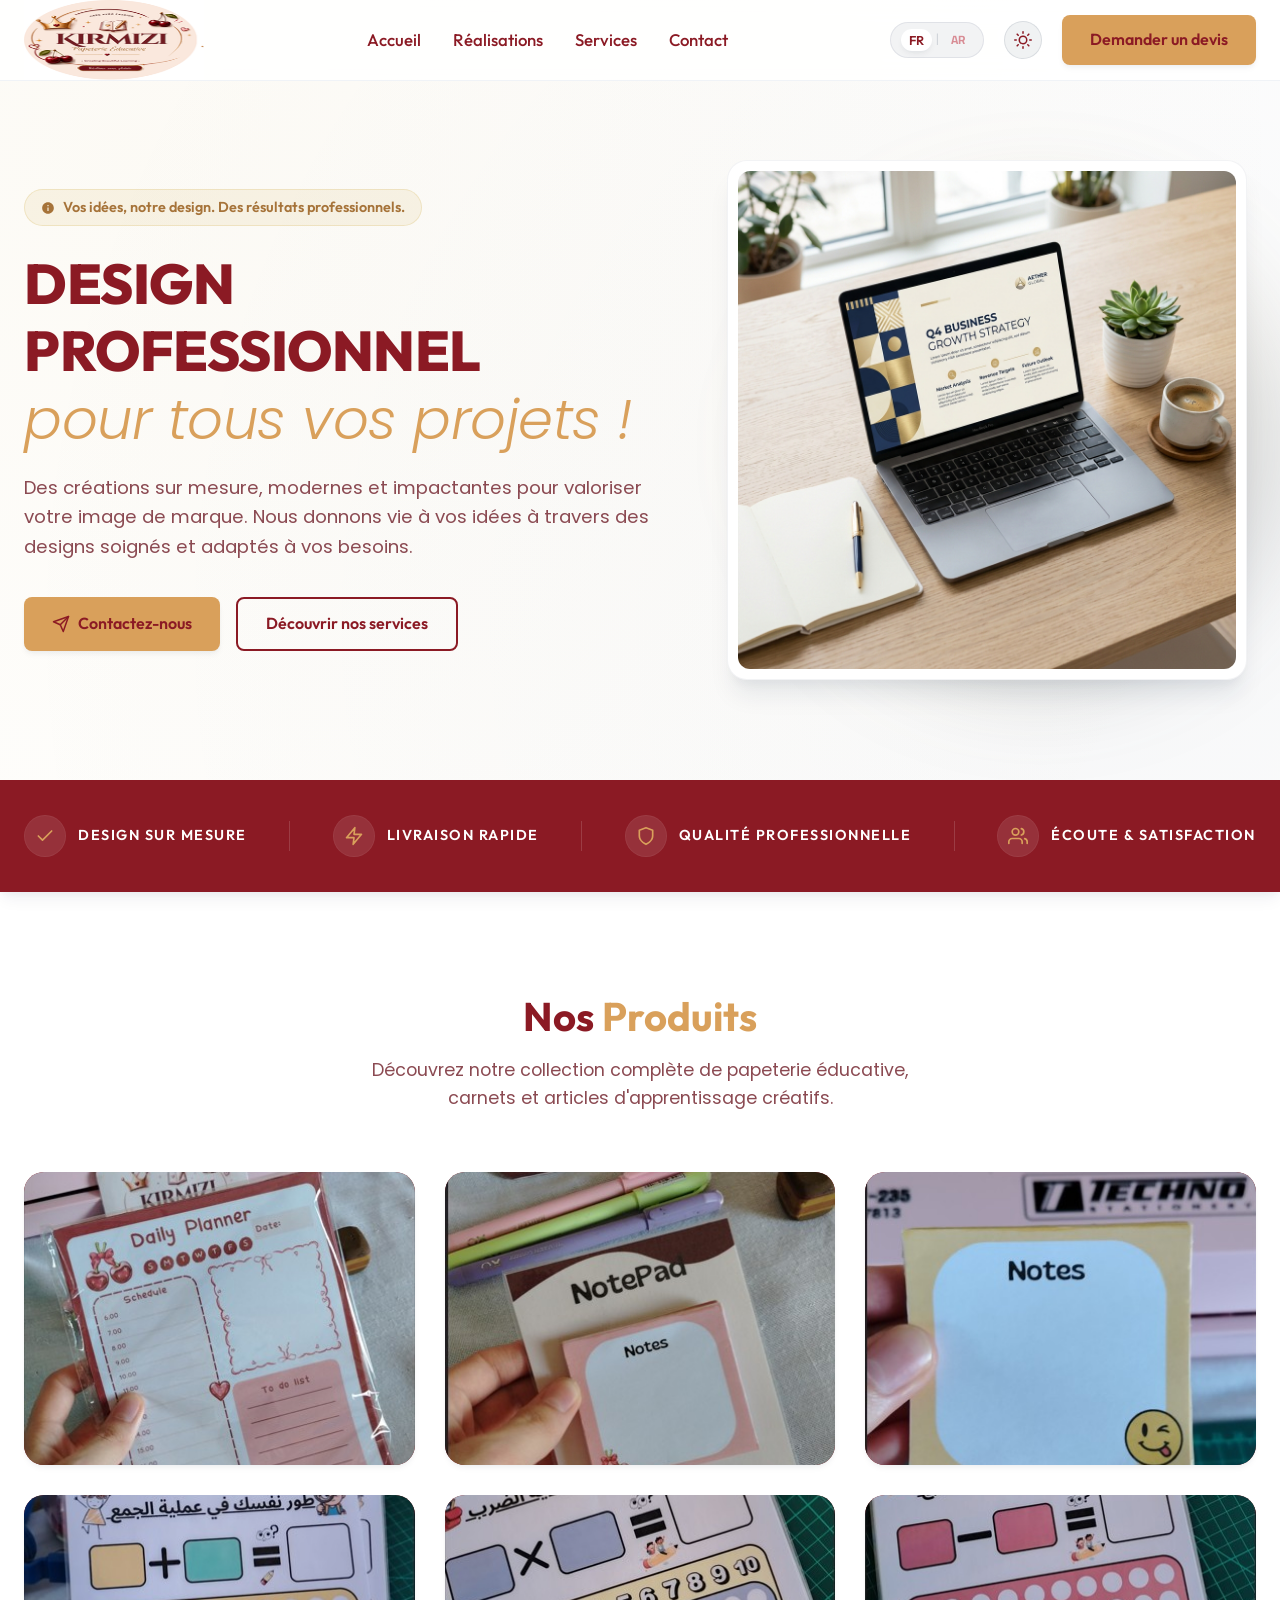
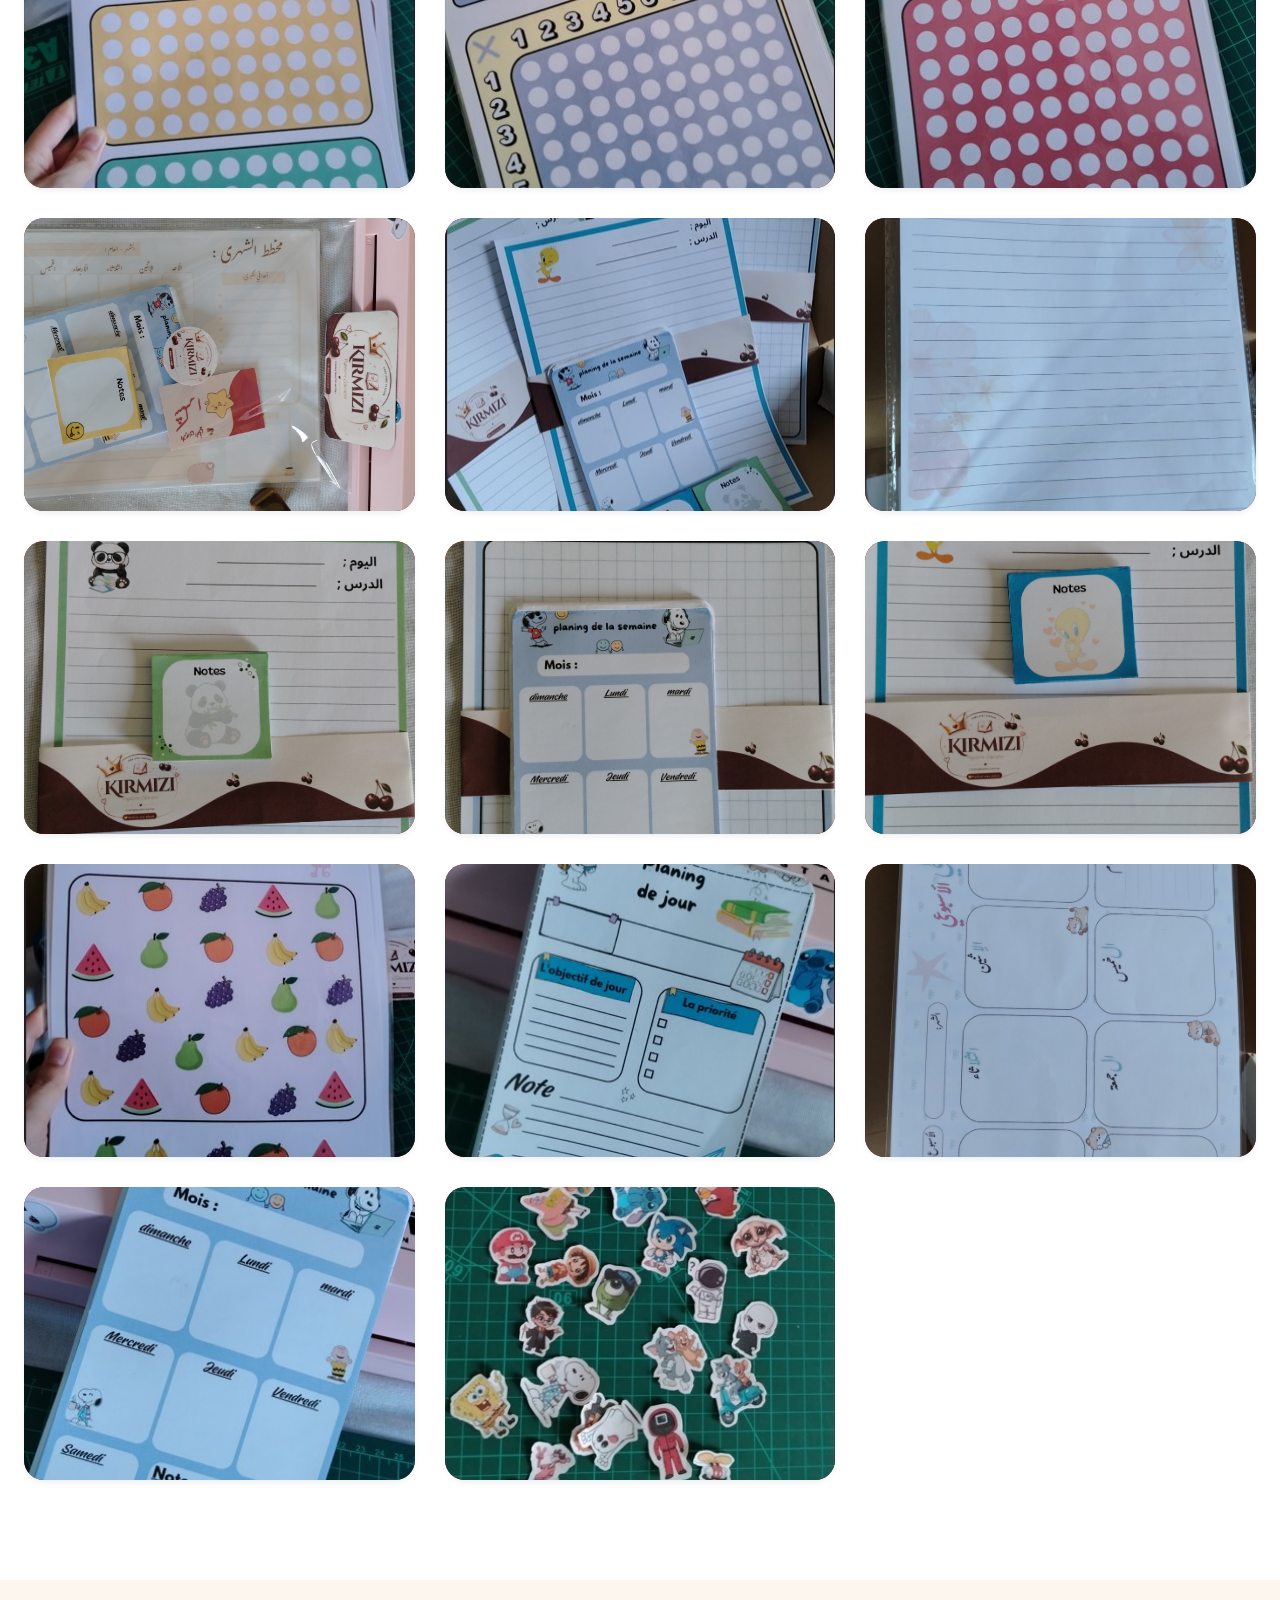
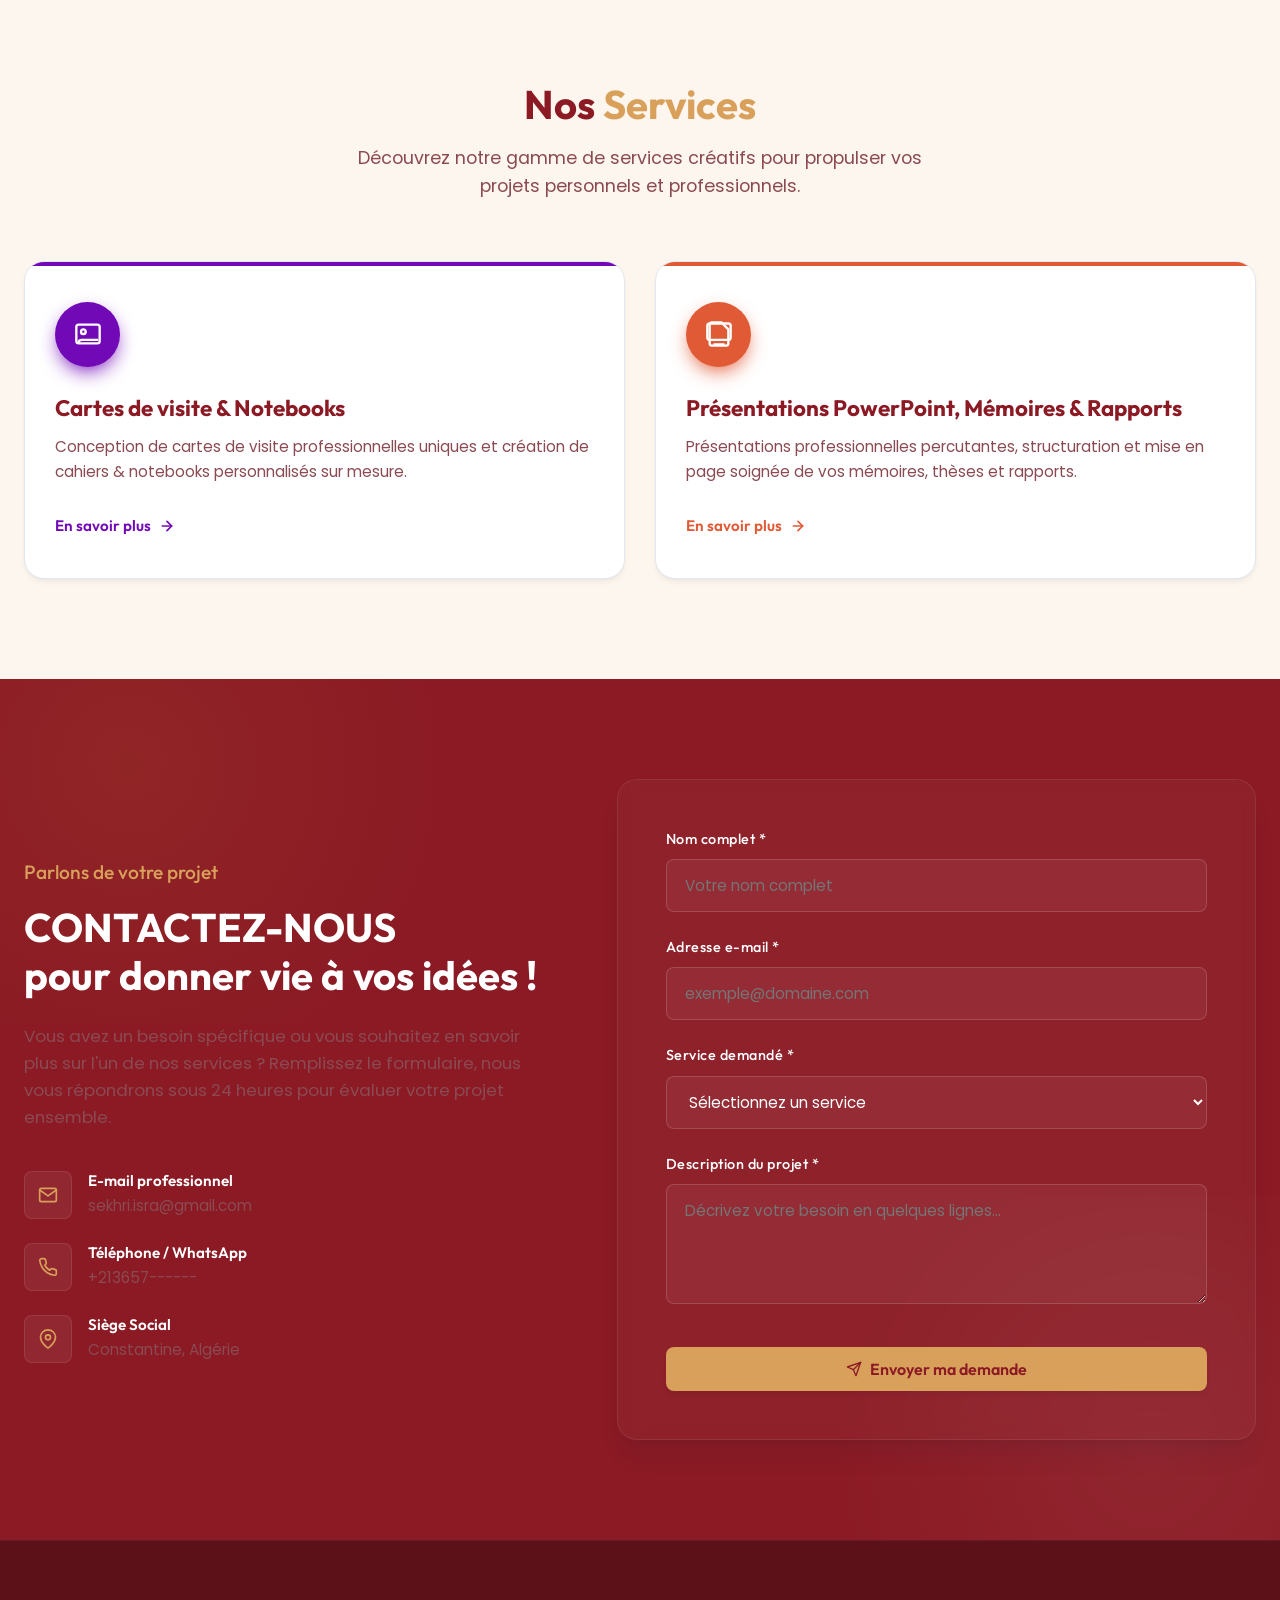
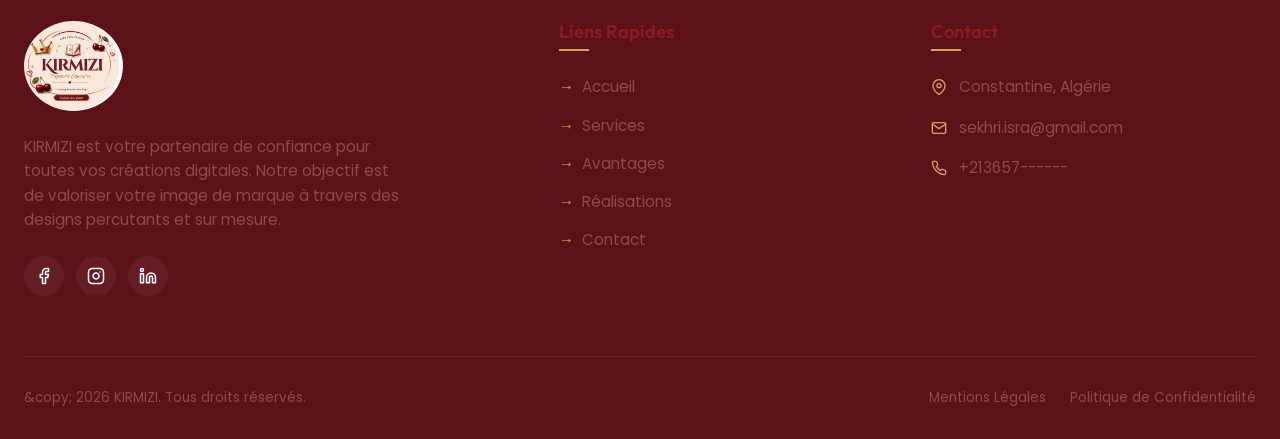
==== index.html @ f261ff8a "refactor: reorder sections (Products before Services), combine services into two main categories, an" ====
<!DOCTYPE html>
<html lang="fr" dir="ltr">

<head>
  <meta charset="UTF-8">
  <meta name="viewport" content="width=device-width, initial-scale=1.0">
  <meta name="description"
    content="KIRMIZI - Papeterie Éducative & Agence de création digitale spécialisée dans les présentations PowerPoint, rapports & mémoires, notebooks personnalisés, sites web et cartes de visite. Valorisez votre image !">
  <meta name="keywords"
    content="KIRMIZI, papeterie éducative, création digitale, mémoires, powerpoint, cartes de visite, notebook personnalisé, site web, design maroc, agence digitale">
  <meta name="author" content="KIRMIZI">

  <!-- Open Graph / Facebook -->
  <meta property="og:type" content="website">
  <meta property="og:url" content="https://www.prodesign.com/">
  <meta property="og:title" content="KIRMIZI | Papeterie Éducative & Design sur Mesure">
  <meta property="og:description"
    content="Des créations sur mesure, modernes et impactantes pour valoriser votre image de marque.">
  <meta property="og:image" content="assets/hero_mockup.png">

  <title>KIRMIZI | Papeterie Éducative & Créations Digitales</title>

  <!-- Stylesheets -->
  <link rel="stylesheet" href="style.css">

  <!-- Favicon -->
  <link rel="icon" type="image/svg+xml" href="assets/logo-symbol.svg">
</head>

<body>

  <!-- --- HEADER / NAVIGATION --- -->
  <header id="header">
    <div class="container">
      <nav class="nav-container">
        <a href="#accueil" class="logo-link" id="logo-nav">
          <img src="assets/logo-kirmizi.png" alt="KIRMIZI Logo" class="header-logo">
        </a>

        <ul class="nav-menu" id="nav-menu">
          <li><a href="#accueil" class="nav-link" data-i18n="nav-accueil">Accueil</a></li>
          <li><a href="#portfolio" class="nav-link" data-i18n="nav-realisations">Produits</a></li>
          <li><a href="#services" class="nav-link" data-i18n="nav-services">Services</a></li>
          <li><a href="#contact" class="nav-link" data-i18n="nav-contact">Contact</a></li>
        </ul>

        <div class="nav-right-wrapper">
          <!-- Language Switcher -->
          <div class="lang-switcher">
            <button class="lang-btn active" data-lang="fr">FR</button>
            <span class="lang-divider">|</span>
            <button class="lang-btn" data-lang="ar">AR</button>
          </div>

          <button class="theme-toggle" aria-label="Toggle dark mode">
            <svg class="icon-sun" xmlns="http://www.w3.org/2000/svg" width="20" height="20" viewBox="0 0 24 24"
              fill="none" stroke="currentColor" stroke-width="2" stroke-linecap="round" stroke-linejoin="round">
              <circle cx="12" cy="12" r="5"></circle>
              <line x1="12" y1="1" x2="12" y2="3"></line>
              <line x1="12" y1="21" x2="12" y2="23"></line>
              <line x1="4.22" y1="4.22" x2="5.64" y2="5.64"></line>
              <line x1="18.36" y1="18.36" x2="19.78" y2="19.78"></line>
              <line x1="1" y1="12" x2="3" y2="12"></line>
              <line x1="21" y1="12" x2="23" y2="12"></line>
              <line x1="4.22" y1="19.78" x2="5.64" y2="18.36"></line>
              <line x1="18.36" y1="5.64" x2="19.78" y2="4.22"></line>
            </svg>
            <svg class="icon-moon" style="display:none;" xmlns="http://www.w3.org/2000/svg" width="20" height="20"
              viewBox="0 0 24 24" fill="none" stroke="currentColor" stroke-width="2" stroke-linecap="round"
              stroke-linejoin="round">
              <path d="M21 12.79A9 9 0 0111.21 3 7 7 0 0012 21a9 9 0 009-8.21z"></path>
            </svg>
          </button>

          <div class="nav-cta">
            <a href="#contact" class="btn btn-primary" id="btn-devis" data-i18n="btn-devis">Demander un devis</a>
          </div>
        </div>

        <button class="menu-toggle" id="menu-toggle" aria-label="Ouvrir le menu">
          <span></span>
          <span></span>
          <span></span>
        </button>
      </nav>
    </div>
  </header>

  <!-- --- HERO SECTION --- -->
  <section class="hero" id="accueil">
    <div class="container">
      <div class="hero-grid">
        <div class="hero-content">
          <div class="hero-tag">
            <svg viewBox="0 0 24 24" xmlns="http://www.w3.org/2000/svg">
              <path
                d="M12 2C6.48 2 2 6.48 2 12s4.48 10 10 10 10-4.48 10-10S17.52 2 12 2zm1 15h-2v-6h2v6zm0-8h-2V7h2v2z" />
            </svg>
            <span data-i18n="hero-tagline">Vos idées, notre design. Des résultats professionnels.</span>
          </div>
          <h1 class="hero-title" data-i18n="hero-title">
            DESIGN PROFESSIONNEL <br><span class="accent">pour tous vos projets !</span>
          </h1>
          <p class="hero-description" data-i18n="hero-desc">
            Des créations sur mesure, modernes et impactantes pour valoriser votre image de marque. Nous donnons vie à
            vos idées à travers des designs soignés et adaptés à vos besoins.
          </p>
          <div class="hero-btns">
            <a href="#contact" class="btn btn-primary">
              <svg xmlns="http://www.w3.org/2000/svg" width="18" height="18" viewBox="0 0 24 24" fill="none"
                stroke="currentColor" stroke-width="2" stroke-linecap="round" stroke-linejoin="round">
                <line x1="22" y1="2" x2="11" y2="13"></line>
                <polygon points="22 2 15 22 11 13 2 9 22 2"></polygon>
              </svg>
              <span data-i18n="hero-btn-contact">Contactez-nous</span>
            </a>
            <a href="#services" class="btn btn-secondary" data-i18n="hero-btn-services">Découvrir nos services</a>
          </div>
        </div>
        <div class="hero-visual">
          <div class="hero-mockup-wrapper">
            <img src="assets/hero_mockup.png" alt="KIRMIZI Laptop Mockup" width="500" height="375" loading="lazy">
          </div>
          <div class="hero-backdrop"></div>
        </div>
      </div>
    </div>
  </section>



  <!-- --- TRUST BANNER (AVANTAGES) --- -->
  <section class="trust-banner" id="avantages">
    <div class="container">
      <div class="trust-grid">
        <div class="trust-item">
          <div class="trust-icon">
            <svg xmlns="http://www.w3.org/2000/svg" viewBox="0 0 24 24" fill="none" stroke="currentColor"
              stroke-width="2" stroke-linecap="round" stroke-linejoin="round">
              <polyline points="20 6 9 17 4 12"></polyline>
            </svg>
          </div>
          <div class="trust-text" data-i18n="trust-design">Design sur Mesure</div>
        </div>

        <div class="trust-divider"></div>

        <div class="trust-item">
          <div class="trust-icon">
            <svg xmlns="http://www.w3.org/2000/svg" viewBox="0 0 24 24" fill="none" stroke="currentColor"
              stroke-width="2" stroke-linecap="round" stroke-linejoin="round">
              <path d="M13 2L3 14h9l-1 8 10-12h-9l1-8z"></path>
            </svg>
          </div>
          <div class="trust-text" data-i18n="trust-livraison">Livraison Rapide</div>
        </div>

        <div class="trust-divider"></div>

        <div class="trust-item">
          <div class="trust-icon">
            <svg xmlns="http://www.w3.org/2000/svg" viewBox="0 0 24 24" fill="none" stroke="currentColor"
              stroke-width="2" stroke-linecap="round" stroke-linejoin="round">
              <path d="M12 22s8-4 8-10V5l-8-3-8 3v7c0 6 8 10 8 10z"></path>
            </svg>
          </div>
          <div class="trust-text" data-i18n="trust-qualite">Qualité Professionnelle</div>
        </div>

        <div class="trust-divider"></div>

        <div class="trust-item">
          <div class="trust-icon">
            <svg xmlns="http://www.w3.org/2000/svg" viewBox="0 0 24 24" fill="none" stroke="currentColor"
              stroke-width="2" stroke-linecap="round" stroke-linejoin="round">
              <path d="M17 21v-2a4 4 0 0 0-4-4H5a4 4 0 0 0-4 4v2"></path>
              <circle cx="9" cy="7" r="4"></circle>
              <path d="M23 21v-2a4 4 0 0 0-3-3.87"></path>
              <path d="M16 3.13a4 4 0 0 1 0 7.75"></path>
            </svg>
          </div>
          <div class="trust-text" data-i18n="trust-ecoute">Écoute & Satisfaction</div>
        </div>
      </div>
    </div>
  </section>

  <!-- --- PORTFOLIO SECTION --- -->
  <section class="portfolio section-padding" id="portfolio">
    <div class="container">
      <h2 class="section-title" data-i18n="portfolio-title">Nos <span>Produits</span></h2>
      <p class="section-subtitle" data-i18n="portfolio-subtitle">Découvrez notre collection complète de papeterie éducative, carnets et articles d'apprentissage créatifs.</p>

      <div class="portfolio-grid">
        <!-- Produit 1 -->
        <div class="portfolio-item">
          <img src="assets/products/Daily%20planner%20A5%2050%20pages%20450%20da.jpg" alt="Daily planner A5" class="portfolio-img" loading="lazy">
          <div class="portfolio-overlay">
            <span class="portfolio-category">450 DA</span>
            <h3 class="portfolio-title">Daily planner A5 50 pages</h3>
          </div>
        </div>
        <!-- Produit 2 -->
        <div class="portfolio-item">
          <img src="assets/products/NotePad%2050%20burgendi%20cheery%20sheets%20250%20da.jpg" alt="NotePad 50 burgendi cheery sheets" class="portfolio-img" loading="lazy">
          <div class="portfolio-overlay">
            <span class="portfolio-category">250 DA</span>
            <h3 class="portfolio-title">NotePad 50 burgendi cheery sheets</h3>
          </div>
        </div>
        <!-- Produit 3 -->
        <div class="portfolio-item">
          <img src="assets/products/NotePad%20jaune%2050%20sheets%20250%20da.jpg" alt="NotePad jaune 50 sheets" class="portfolio-img" loading="lazy">
          <div class="portfolio-overlay">
            <span class="portfolio-category">250 DA</span>
            <h3 class="portfolio-title">NotePad jaune 50 sheets</h3>
          </div>
        </div>
        <!-- Produit 4 -->
        <div class="portfolio-item">
          <img src="assets/products/apprendre%20addition%20enfant%20A4%20100%20da.jpg" alt="apprendre addition enfant A4" class="portfolio-img" loading="lazy">
          <div class="portfolio-overlay">
            <span class="portfolio-category">100 DA</span>
            <h3 class="portfolio-title">Fiche d'apprentissage Addition A4</h3>
          </div>
        </div>
        <!-- Produit 5 -->
        <div class="portfolio-item">
          <img src="assets/products/apprendre%20multiplication%20enfant%20A4%20100%20da.jpg" alt="apprendre multiplication enfant A4" class="portfolio-img" loading="lazy">
          <div class="portfolio-overlay">
            <span class="portfolio-category">100 DA</span>
            <h3 class="portfolio-title">Fiche d'apprentissage Multiplication A4</h3>
          </div>
        </div>
        <!-- Produit 6 -->
        <div class="portfolio-item">
          <img src="assets/products/apprendre%20soustraction%20enfant%20A4%20100%20da.jpg" alt="apprendre soustraction enfant A4" class="portfolio-img" loading="lazy">
          <div class="portfolio-overlay">
            <span class="portfolio-category">100 DA</span>
            <h3 class="portfolio-title">Fiche d'apprentissage Soustraction A4</h3>
          </div>
        </div>
        <!-- Produit 7 -->
        <div class="portfolio-item">
          <img src="assets/products/box%201500%20da%20-feuille%20r%C3%A9sum%C3%A9%2050%20pages,%20planning%20de%20moi%20A4%20r%C3%A9utilisable,%20Planning%20de%20semaine%20Snoopy%20A5%2050%20feuille,%20Notepad%20jaune%2050%20sheets.jpg" alt="Box 1500 DA" class="portfolio-img" loading="lazy">
          <div class="portfolio-overlay">
            <span class="portfolio-category">1500 DA</span>
            <h3 class="portfolio-title">Pack Box Papeterie Réutilisable</h3>
          </div>
        </div>
        <!-- Produit 8 -->
        <div class="portfolio-item">
          <img src="assets/products/box%201700%20da%20-feuille%20r%C3%A9sum%C3%A9%20A4%20snoopy%2050%20pages,%20feuille%20r%C3%A9sum%C3%A9%20A4%20twity%2050%20pages,%20%20feuille%20r%C3%A9sum%C3%A9%20panda%20A4%2050%20pages,%20Planning%20de%20semaine%20Snoopy%20A5%2050%20feuille,%20Notepad%20panda%2050%20sheets,%20Notepad%20twity%2050%20sheets.jpg" alt="Box Complète" class="portfolio-img" loading="lazy">
          <div class="portfolio-overlay">
            <span class="portfolio-category">1700 DA</span>
            <h3 class="portfolio-title" style="font-size: 1rem;">Box Premium: Résumés, Plannings, Notepads</h3>
          </div>
        </div>
        <!-- Produit 9 -->
        <div class="portfolio-item">
          <img src="assets/products/feuille%20r%C3%A9sum%C3%A9%20A4%2050%20feuille%20400%20da.jpg" alt="Feuille résumé A4 50 feuille" class="portfolio-img" loading="lazy">
          <div class="portfolio-overlay">
            <span class="portfolio-category">400 DA</span>
            <h3 class="portfolio-title">Feuille résumé A4 50 feuilles</h3>
          </div>
        </div>
        <!-- Produit 10 -->
        <div class="portfolio-item">
          <img src="assets/products/feuille%20r%C3%A9sum%C3%A9%20A4%20panda%2050%20pages,%20notepad%20panda%2050%20sheet,%20650.jpg" alt="Pack Panda" class="portfolio-img" loading="lazy">
          <div class="portfolio-overlay">
            <span class="portfolio-category">650 DA</span>
            <h3 class="portfolio-title">Pack Panda: Résumé A4 + Notepad</h3>
          </div>
        </div>
        <!-- Produit 11 -->
        <div class="portfolio-item">
          <img src="assets/products/feuille%20r%C3%A9sum%C3%A9%20A4%20snoopy%2050%20pages,%20Planning%20de%20semaine%20Snoopy%20A5%2050%20feuille,%20850.jpg" alt="Pack Snoopy" class="portfolio-img" loading="lazy">
          <div class="portfolio-overlay">
            <span class="portfolio-category">850 DA</span>
            <h3 class="portfolio-title">Pack Snoopy: Résumé A4 + Planning A5</h3>
          </div>
        </div>
        <!-- Produit 12 -->
        <div class="portfolio-item">
          <img src="assets/products/feuille%20r%C3%A9sum%C3%A9%20A4%20twity%2050%20pages,%20notepad%20twity%2050%20sheet,%20650.jpg" alt="Pack Twity" class="portfolio-img" loading="lazy">
          <div class="portfolio-overlay">
            <span class="portfolio-category">650 DA</span>
            <h3 class="portfolio-title">Pack Twity: Résumé A4 + Notepad</h3>
          </div>
        </div>
        <!-- Produit 13 -->
        <div class="portfolio-item">
          <img src="assets/products/mission%20counter%20les%20fruits%20enfant%20A4%20%20100%20da.jpg" alt="Mission counter les fruits enfant A4" class="portfolio-img" loading="lazy">
          <div class="portfolio-overlay">
            <span class="portfolio-category">100 DA</span>
            <h3 class="portfolio-title">Mission counter les fruits A4</h3>
          </div>
        </div>
        <!-- Produit 14 -->
        <div class="portfolio-item">
          <img src="assets/products/planning%20de%20jour%20snoopy%20A5%2050%20pages%20400%20da.jpg" alt="Planning de jour snoopy A5" class="portfolio-img" loading="lazy">
          <div class="portfolio-overlay">
            <span class="portfolio-category">400 DA</span>
            <h3 class="portfolio-title">Planning de jour snoopy A5</h3>
          </div>
        </div>
        <!-- Produit 15 -->
        <div class="portfolio-item">
          <img src="assets/products/planning%20de%20semaine%20A4%20r%C3%A9utulisable%20100%20da%20(1).jpg" alt="Planning de semaine A4 réutilisable" class="portfolio-img" loading="lazy">
          <div class="portfolio-overlay">
            <span class="portfolio-category">100 DA</span>
            <h3 class="portfolio-title">Planning de semaine A4 réutilisable</h3>
          </div>
        </div>
        <!-- Produit 16 -->
        <div class="portfolio-item">
          <img src="assets/products/planning%20de%20semaine%20snoopy%20%20A5%2050%20pages%20400%20da%20(1).jpg" alt="Planning de semaine snoopy A5" class="portfolio-img" loading="lazy">
          <div class="portfolio-overlay">
            <span class="portfolio-category">400 DA</span>
            <h3 class="portfolio-title">Planning de semaine snoopy A5</h3>
          </div>
        </div>
        <!-- Produit 17 -->
        <div class="portfolio-item">
          <img src="assets/products/stickers%2010%20=%20100%20da.jpg" alt="Stickers 10" class="portfolio-img" loading="lazy">
          <div class="portfolio-overlay">
            <span class="portfolio-category">100 DA</span>
            <h3 class="portfolio-title">Stickers (Lot de 10)</h3>
          </div>
        </div>
      </div>
    </div>
  </section>

  <!-- --- SERVICES SECTION --- -->
  <section class="services section-padding" id="services">
    <div class="container">
      <h2 class="section-title" data-i18n="services-title">Nos <span>Services</span></h2>
      <p class="section-subtitle" data-i18n="services-subtitle">Découvrez notre gamme de services créatifs pour propulser vos projets personnels et professionnels.</p>

      <div class="services-grid">
        <!-- 1. Cartes de visite & Notebooks -->
        <div class="service-card theme-cartes" data-service="cartesNotebooks">
          <div class="service-icon">
            <svg xmlns="http://www.w3.org/2000/svg" viewBox="0 0 24 24" fill="none" stroke="currentColor"
              stroke-width="2" stroke-linecap="round" stroke-linejoin="round">
              <rect x="2" y="4" width="20" height="16" rx="2" ry="2"></rect>
              <path d="M4 19.5A2.5 2.5 0 0 1 6.5 17H20"></path>
              <circle cx="8" cy="10" r="2"></circle>
            </svg>
          </div>
          <h3 class="service-title" data-i18n="service-cartes-notebooks-title">Cartes de visite & Notebooks</h3>
          <p class="service-desc" data-i18n="service-cartes-notebooks-desc">Conception de cartes de visite professionnelles uniques et création de cahiers & notebooks personnalisés sur mesure.</p>
          <a href="javascript:void(0)" class="service-link">
            <span data-i18n="btn-more">En savoir plus</span>
            <svg xmlns="http://www.w3.org/2000/svg" viewBox="0 0 24 24" fill="none" stroke="currentColor"
              stroke-width="2.5" stroke-linecap="round" stroke-linejoin="round" class="link-arrow">
              <line x1="5" y1="12" x2="19" y2="12"></line>
              <polyline points="12 5 19 12 12 19"></polyline>
            </svg>
          </a>
        </div>

        <!-- 2. PowerPoint, Mémoires & Rapports -->
        <div class="service-card theme-powerpoint" data-service="pptMemoires">
          <div class="service-icon">
            <svg xmlns="http://www.w3.org/2000/svg" viewBox="0 0 24 24" fill="none" stroke="currentColor"
              stroke-width="2" stroke-linecap="round" stroke-linejoin="round">
              <rect x="2" y="3" width="20" height="14" rx="2" ry="2"></rect>
              <path d="M14 2H6a2 2 0 0 0-2 2v16a2 2 0 0 0 2 2h12a2 2 0 0 0 2-2V8z"></path>
              <line x1="8" y1="21" x2="16" y2="21"></line>
            </svg>
          </div>
          <h3 class="service-title" data-i18n="service-ppt-memoires-title">Présentations PowerPoint, Mémoires & Rapports</h3>
          <p class="service-desc" data-i18n="service-ppt-memoires-desc">Présentations professionnelles percutantes, structuration et mise en page soignée de vos mémoires, thèses et rapports.</p>
          <a href="javascript:void(0)" class="service-link">
            <span data-i18n="btn-more">En savoir plus</span>
            <svg xmlns="http://www.w3.org/2000/svg" viewBox="0 0 24 24" fill="none" stroke="currentColor"
              stroke-width="2.5" stroke-linecap="round" stroke-linejoin="round" class="link-arrow">
              <line x1="5" y1="12" x2="19" y2="12"></line>
              <polyline points="12 5 19 12 12 19"></polyline>
            </svg>
          </a>
        </div>
      </div>
    </div>
  </section>

  <!-- --- CONTACT SECTION --- -->
  <section class="contact section-padding" id="contact">
    <div class="container">
      <div class="contact-wrapper">
        <div class="contact-info">
          <span class="contact-lead" data-i18n="contact-lead">Parlons de votre projet</span>
          <h2 class="contact-heading" data-i18n="contact-heading">CONTACTEZ-NOUS <br>pour donner vie à vos idées !</h2>
          <p class="contact-desc" data-i18n="contact-desc">
            Vous avez un besoin spécifique ou vous souhaitez en savoir plus sur l'un de nos services ? Remplissez le
            formulaire, nous vous répondrons sous 24 heures pour évaluer votre projet ensemble.
          </p>

          <div class="contact-details">
            <div class="contact-detail-item">
              <div class="contact-detail-icon">
                <svg xmlns="http://www.w3.org/2000/svg" viewBox="0 0 24 24" fill="none" stroke="currentColor"
                  stroke-width="2" stroke-linecap="round" stroke-linejoin="round">
                  <path d="M4 4h16c1.1 0 2 .9 2 2v12c0 1.1-.9 2-2 2H4c-1.1 0-2-.9-2-2V6c0-1.1.9-2 2-2z"></path>
                  <polyline points="22,6 12,13 2,6"></polyline>
                </svg>
              </div>
              <div class="contact-detail-text">
                <h4 data-i18n="contact-email-label">E-mail professionnel</h4>
                <p>sekhri.isra@gmail.com</p>
              </div>
            </div>

            <div class="contact-detail-item">
              <div class="contact-detail-icon">
                <svg xmlns="http://www.w3.org/2000/svg" viewBox="0 0 24 24" fill="none" stroke="currentColor"
                  stroke-width="2" stroke-linecap="round" stroke-linejoin="round">
                  <path
                    d="M22 16.92v3a2 2 0 0 1-2.18 2 19.79 19.79 0 0 1-8.63-3.07 19.5 19.5 0 0 1-6-6 19.5 19.5 0 0 1-3.07-8.67A2 2 0 0 1 4.11 2h3a2 2 0 0 1 2 1.72 12.84 12.84 0 0 0 .7 2.81 2 2 0 0 1-.45 2.11L8.09 9.91a16 16 0 0 0 6 6l1.27-1.27a2 2 0 0 1 2.11-.45 12.84 12.84 0 0 0 2.81.7A2 2 0 0 1 22 16.92z">
                  </path>
                </svg>
              </div>
              <div class="contact-detail-text">
                <h4 data-i18n="contact-phone-label">Téléphone / WhatsApp</h4>
                <p>+213657------</p>
              </div>
            </div>

            <div class="contact-detail-item">
              <div class="contact-detail-icon">
                <svg xmlns="http://www.w3.org/2000/svg" viewBox="0 0 24 24" fill="none" stroke="currentColor"
                  stroke-width="2" stroke-linecap="round" stroke-linejoin="round">
                  <path d="M21 10c0 7-9 13-9 13s-9-6-9-13a9 9 0 0 1 18 0z"></path>
                  <circle cx="12" cy="10" r="3"></circle>
                </svg>
              </div>
              <div class="contact-detail-text">
                <h4 data-i18n="contact-address-label">Siège Social</h4>
                <p data-i18n="contact-address-val">Constantine, Algérie</p>
              </div>
            </div>
          </div>
        </div>

        <div class="contact-form-container">
          <!-- FormSubmit integration to sekhri.isra@gmail.com -->
          <form id="contactForm" action="https://formsubmit.co/sekhri.isra@gmail.com" method="POST">
            <!-- FormSubmit Configurations -->
            <input type="hidden" name="_subject" value="Nouveau Projet Client - KIRMIZI">
            <input type="hidden" name="_template" value="table">
            <input type="hidden" name="_captcha" value="false">

            <div class="form-group">
              <label for="name" class="form-label" data-i18n="form-name-lbl">Nom complet *</label>
              <input type="text" id="name" name="name" class="form-input" data-i18n-ph="form-name-ph"
                placeholder="Votre nom complet" required>
            </div>

            <div class="form-group">
              <label for="email" class="form-label" data-i18n="form-email-lbl">Adresse e-mail *</label>
              <input type="email" id="email" name="email" class="form-input" data-i18n-ph="form-email-ph"
                placeholder="exemple@domaine.com" required>
            </div>

            <div class="form-group">
              <label for="service" class="form-label" data-i18n="form-service-lbl">Service demandé *</label>
              <select id="service" name="service" class="form-select" required>
                <option value="" disabled selected data-i18n="form-service-select">Sélectionnez un service</option>
                <option value="cartesNotebooks" data-i18n="form-opt-cartes-notebooks">Cartes de visite & Notebooks</option>
                <option value="pptMemoires" data-i18n="form-opt-ppt-memoires">Présentations PowerPoint, Mémoires & Rapports</option>
                <option value="autre" data-i18n="form-opt-other">Autre Projet Digital</option>
              </select>
            </div>

            <div class="form-group">
              <label for="message" class="form-label" data-i18n="form-msg-lbl">Description du projet *</label>
              <textarea id="message" name="message" class="form-textarea" data-i18n-ph="form-msg-ph"
                placeholder="Décrivez votre besoin en quelques lignes..." required></textarea>
            </div>

            <button type="submit" class="btn btn-primary form-submit">
              <svg xmlns="http://www.w3.org/2000/svg" width="16" height="16" viewBox="0 0 24 24" fill="none"
                stroke="currentColor" stroke-width="2" stroke-linecap="round" stroke-linejoin="round"
                class="btn-send-icon">
                <line x1="22" y1="2" x2="11" y2="13"></line>
                <polygon points="22 2 15 22 11 13 2 9 22 2"></polygon>
              </svg>
              <span data-i18n="btn-submit">Envoyer ma demande</span>
            </button>
          </form>

          <!-- Success Message Container -->
          <div class="success-message" id="successMessage"
            style="display: none; text-align: center; padding: 40px 20px; color: var(--text-white);">
            <div
              style="width: 80px; height: 80px; border-radius: 50%; background-color: rgba(204, 164, 59, 0.1); border: 2px solid var(--gold-primary); display: flex; align-items: center; justify-content: center; margin: 0 auto 24px auto;">
              <svg xmlns="http://www.w3.org/2000/svg" width="40" height="40" viewBox="0 0 24 24" fill="none"
                stroke="var(--gold-primary)" stroke-width="3" stroke-linecap="round" stroke-linejoin="round">
                <polyline points="20 6 9 17 4 12"></polyline>
              </svg>
            </div>
            <h3 data-i18n="success-title"
              style="font-family: 'Outfit', sans-serif; font-size: 1.8rem; margin-bottom: 12px; color: var(--gold-primary);">
              Merci pour votre message !</h3>
            <p data-i18n="success-desc"
              style="color: var(--text-light); margin-bottom: 30px; font-size: 1rem; max-width: 400px; margin-left: auto; margin-right: auto;">
              Votre demande a bien été envoyée. Notre équipe commerciale étudiera votre projet et prendra contact avec
              vous sous 24 heures.
            </p>
            <button id="resetFormBtn" class="btn btn-outline-white" data-i18n="btn-reset">Envoyer une autre
              demande</button>
          </div>
        </div>
      </div>
    </div>
  </section>

  <!-- --- FOOTER --- -->
  <footer>
    <div class="container">
      <div class="footer-grid">
        <div class="footer-col-brand">
          <img src="assets/logo-kirmizi.png" alt="KIRMIZI Badge Logo" class="footer-logo" style="max-width: 150px; border-radius: 50%;">
          <p class="footer-desc" data-i18n="footer-desc">
            KIRMIZI est votre partenaire de confiance pour toutes vos créations digitales. Notre objectif est de
            valoriser votre image de marque à travers des designs percutants et sur mesure.
          </p>
          <div class="footer-socials">
            <a href="#" class="social-link" aria-label="Facebook">
              <svg xmlns="http://www.w3.org/2000/svg" viewBox="0 0 24 24" fill="none" stroke="currentColor"
                stroke-width="2" stroke-linecap="round" stroke-linejoin="round">
                <path d="M18 2h-3a5 5 0 0 0-5 5v3H7v4h3v8h4v-8h3l1-4h-4V7a1 1 0 0 1 1-1h3z"></path>
              </svg>
            </a>
            <a href="#" class="social-link" aria-label="Instagram">
              <svg xmlns="http://www.w3.org/2000/svg" viewBox="0 0 24 24" fill="none" stroke="currentColor"
                stroke-width="2" stroke-linecap="round" stroke-linejoin="round">
                <rect x="2" y="2" width="20" height="20" rx="5" ry="5"></rect>
                <path d="M16 11.37A4 4 0 1 1 12.63 8 4 4 0 0 1 16 11.37z"></path>
                <line x1="17.5" y1="6.5" x2="17.51" y2="6.5"></line>
              </svg>
            </a>
            <a href="#" class="social-link" aria-label="LinkedIn">
              <svg xmlns="http://www.w3.org/2000/svg" viewBox="0 0 24 24" fill="none" stroke="currentColor"
                stroke-width="2" stroke-linecap="round" stroke-linejoin="round">
                <path d="M16 8a6 6 0 0 1 6 6v7h-4v-7a2 2 0 0 0-2-2 2 2 0 0 0-2 2v7h-4v-7a6 6 0 0 1 6-6z"></path>
                <rect x="2" y="9" width="4" height="12"></rect>
                <circle cx="4" cy="4" r="2"></circle>
              </svg>
            </a>
          </div>
        </div>

        <div>
          <h4 class="footer-col-title" data-i18n="footer-links-title">Liens Rapides</h4>
          <ul class="footer-links">
            <li><a href="#accueil" class="footer-link" data-i18n="nav-accueil">Accueil</a></li>
            <li><a href="#services" class="footer-link" data-i18n="nav-services">Nos Services</a></li>
            <li><a href="#avantages" class="footer-link" data-i18n="nav-avantages">Avantages</a></li>
            <li><a href="#portfolio" class="footer-link" data-i18n="nav-realisations">Réalisations</a></li>
            <li><a href="#contact" class="footer-link" data-i18n="nav-contact">Contact</a></li>
          </ul>
        </div>

        <div>
          <h4 class="footer-col-title" data-i18n="footer-contact-title">Contact</h4>
          <div class="footer-contact-item">
            <svg xmlns="http://www.w3.org/2000/svg" viewBox="0 0 24 24" fill="none" stroke="currentColor"
              stroke-width="2" stroke-linecap="round" stroke-linejoin="round">
              <path d="M21 10c0 7-9 13-9 13s-9-6-9-13a9 9 0 0 1 18 0z"></path>
              <circle cx="12" cy="10" r="3"></circle>
            </svg>
            <span data-i18n="contact-address-val">Constantine, Algérie</span>
          </div>
          <div class="footer-contact-item">
            <svg xmlns="http://www.w3.org/2000/svg" viewBox="0 0 24 24" fill="none" stroke="currentColor"
              stroke-width="2" stroke-linecap="round" stroke-linejoin="round">
              <path d="M4 4h16c1.1 0 2 .9 2 2v12c0 1.1-.9 2-2 2H4c-1.1 0-2-.9-2-2V6c0-1.1.9-2 2-2z"></path>
              <polyline points="22,6 12,13 2,6"></polyline>
            </svg>
            <span>sekhri.isra@gmail.com</span>
          </div>
          <div class="footer-contact-item">
            <svg xmlns="http://www.w3.org/2000/svg" viewBox="0 0 24 24" fill="none" stroke="currentColor"
              stroke-width="2" stroke-linecap="round" stroke-linejoin="round">
              <path
                d="M22 16.92v3a2 2 0 0 1-2.18 2 19.79 19.79 0 0 1-8.63-3.07 19.5 19.5 0 0 1-6-6 19.5 19.5 0 0 1-3.07-8.67A2 2 0 0 1 4.11 2h3a2 2 0 0 1 2 1.72 12.84 12.84 0 0 0 .7 2.81 2 2 0 0 1-.45 2.11L8.09 9.91a16 16 0 0 0 6 6l1.27-1.27a2 2 0 0 1 2.11-.45 12.84 12.84 0 0 0 2.81.7A2 2 0 0 1 22 16.92z">
              </path>
            </svg>
            <span>+213657------</span>
          </div>
        </div>
      </div>

      <div class="footer-bottom">
        <p data-i18n="footer-copyright">&copy; 2026 KIRMIZI. Tous droits réservés.</p>
        <div class="footer-bottom-links">
          <a href="#" class="footer-bottom-link" data-i18n="footer-legal">Mentions Légales</a>
          <a href="#" class="footer-bottom-link" data-i18n="footer-privacy">Politique de Confidentialité</a>
        </div>
      </div>
    </div>
  </footer>

  <!-- --- SERVICE MODAL --- -->
  <div class="modal-overlay" id="serviceModal">
    <div class="modal-content">
      <button class="modal-close" id="modalClose" aria-label="Fermer la boîte de dialogue">
        <svg xmlns="http://www.w3.org/2000/svg" width="20" height="20" viewBox="0 0 24 24" fill="none"
          stroke="currentColor" stroke-width="2" stroke-linecap="round" stroke-linejoin="round">
          <line x1="18" y1="6" x2="6" y2="18"></line>
          <line x1="6" y1="6" x2="18" y2="18"></line>
        </svg>
      </button>
      <div class="modal-header">
        <span class="modal-badge" id="modalBadge" data-i18n="modal-badge-default">Service</span>
        <h3 class="modal-title" id="modalTitle">Titre du Service</h3>
      </div>
      <div class="modal-body" id="modalBody">
        Contenu détaillé du service...
      </div>
      <div class="modal-action">
        <button class="btn btn-secondary" id="modalBtnClose" data-i18n="modal-close">Fermer</button>
        <a href="#contact" class="btn btn-primary" id="modalBtnContact" data-i18n="modal-order">Commander ce service</a>
      </div>
    </div>
  </div>

  <!-- Scripts -->
  <script src="translations.js"></script>
  <script src="script.js"></script>
</body>

</html>
---- style.css ----
@import url('https://fonts.googleapis.com/css2?family=Cairo:wght@300;400;500;600;700;800&family=Outfit:wght@300;400;500;600;700;800&family=Poppins:wght@300;400;500;600;700&display=swap');

/* --- CUSTOM VARIABLES --- */
:root {
  /* Brand Colors */
  --navy-primary: #8B1A24; /* Burgundy */
  --navy-dark: #5C1118;
  --navy-light: #B2222E;
  --navy-muted: #D88C94;
  --gold-primary: #D9A05B;
  --gold-light: #E6BC82;
  --gold-dark: #A67339;
  --gold-bg-hover: #C58B4A;

  /* Services Theme Colors */
  --color-powerpoint: #e05a36;
  --color-memoires: #1a938c;
  --color-cartes: #7209b7;
  --color-notebooks: #d1a12c;
  --color-sitesweb: #0077b6;

  /* Neutrals */
  --text-main: #4A1A1E;
  --text-light: #8B4A52;
  --text-white: #ffffff;
  --bg-light: #FDF6EE;
  --bg-white: #ffffff;
  --border-light: #e2e8f0;

  /* Layout & Transitions */
  --transition-smooth: all 0.4s cubic-bezier(0.16, 1, 0.3, 1);
  --transition-bounce: all 0.5s cubic-bezier(0.175, 0.885, 0.32, 1.275);
  --radius-lg: 20px;
  --radius-md: 12px;
  --radius-sm: 8px;
  --radius-full: 9999px;

  /* Shadows */
  --shadow-sm: 0 4px 6px -1px rgba(15, 34, 63, 0.05), 0 2px 4px -1px rgba(15, 34, 63, 0.03);
  --shadow-md: 0 10px 15px -3px rgba(15, 34, 63, 0.06), 0 4px 6px -2px rgba(15, 34, 63, 0.04);
  --shadow-lg: 0 20px 25px -5px rgba(15, 34, 63, 0.08), 0 10px 10px -5px rgba(15, 34, 63, 0.04);
  --shadow-gold: 0 10px 20px -3px rgba(204, 164, 59, 0.25);
  --shadow-powerpoint: 0 10px 20px -3px rgba(224, 90, 54, 0.2);
  --shadow-memoires: 0 10px 20px -3px rgba(26, 147, 140, 0.2);
  --shadow-cartes: 0 10px 20px -3px rgba(114, 9, 183, 0.2);
  --shadow-notebooks: 0 10px 20px -3px rgba(209, 161, 44, 0.2);
  --shadow-sitesweb: 0 10px 20px -3px rgba(0, 119, 182, 0.2);
}

/* --- RESET & GENERAL STYLES --- */
* {
  margin: 0;
  padding: 0;
  box-sizing: border-box;
}

html {
  scroll-behavior: smooth;
}

body {
  font-family: 'Poppins', sans-serif;
  color: var(--text-main);
  background-color: var(--bg-white);
  line-height: 1.6;
  overflow-x: hidden;
}

h1,
h2,
h3,
h4,
h5,
h6 {
  font-family: 'Outfit', sans-serif;
  font-weight: 700;
  color: var(--navy-primary);
  line-height: 1.2;
}

a {
  text-decoration: none;
  color: inherit;
  transition: var(--transition-smooth);
}

ul {
  list-style: none;
}

img {
  max-width: 100%;
  height: auto;
  display: block;
}

.container {
  width: 100%;
  max-width: 1280px;
  margin: 0 auto;
  padding: 0 24px;
}

.section-padding {
  padding: 100px 0;
}

/* --- TYPOGRAPHY UTILITIES --- */
.section-title {
  text-align: center;
  font-size: 2.5rem;
  margin-bottom: 16px;
  position: relative;
}

.section-title span {
  color: var(--gold-primary);
}

.section-subtitle {
  text-align: center;
  font-size: 1.1rem;
  color: var(--text-light);
  max-width: 600px;
  margin: 0 auto 60px auto;
}

/* --- BUTTONS --- */
.btn {
  display: inline-flex;
  align-items: center;
  justify-content: center;
  padding: 12px 28px;
  font-family: 'Outfit', sans-serif;
  font-weight: 600;
  font-size: 1rem;
  border-radius: var(--radius-sm);
  transition: var(--transition-smooth);
  cursor: pointer;
  border: none;
  gap: 8px;
}

.btn-primary {
  background-color: var(--gold-primary);
  color: var(--navy-primary);
  box-shadow: var(--shadow-sm);
}

.btn-primary:hover {
  background-color: var(--gold-light);
  color: var(--navy-primary);
  transform: translateY(-2px);
  box-shadow: var(--shadow-gold);
}

.btn-secondary {
  background-color: transparent;
  color: var(--navy-primary);
  border: 2px solid var(--navy-primary);
}

.btn-secondary:hover {
  background-color: var(--navy-primary);
  color: var(--text-white);
  transform: translateY(-2px);
}

.btn-outline-white {
  background-color: transparent;
  color: var(--text-white);
  border: 2px solid var(--text-white);
}

.btn-outline-white:hover {
  background-color: var(--text-white);
  color: var(--navy-primary);
  transform: translateY(-2px);
}

/* --- HEADER & NAVIGATION --- */
header {
  position: fixed;
  top: 0;
  left: 0;
  width: 100%;
  z-index: 1000;
  background-color: rgba(255, 255, 255, 0.85);
  backdrop-filter: blur(12px);
  -webkit-backdrop-filter: blur(12px);
  border-bottom: 1px solid rgba(226, 232, 240, 0.5);
  transition: var(--transition-smooth);
}

header.scrolled {
  background-color: var(--bg-white);
  box-shadow: var(--shadow-sm);
  padding: 10px 0;
}

.nav-container {
  display: flex;
  justify-content: space-between;
  align-items: center;
  height: 80px;
  transition: var(--transition-smooth);
}

header.scrolled .nav-container {
  height: 70px;
}

.logo-link img {
  height: auto;
  width: 180px;
  max-height: 80px;
  transition: var(--transition-smooth);
}

.nav-right-wrapper {
  display: flex;
  align-items: center;
  gap: 20px;
}

.nav-menu {
  display: flex;
  align-items: center;
  gap: 32px;
}

.nav-link {
  font-family: 'Outfit', sans-serif;
  font-weight: 500;
  font-size: 1.05rem;
  color: var(--navy-primary);
  position: relative;
  padding: 6px 0;
}

.nav-link::after {
  content: '';
  position: absolute;
  bottom: 0;
  left: 0;
  width: 0;
  height: 2px;
  background-color: var(--gold-primary);
  transition: var(--transition-smooth);
}

.nav-link:hover {
  color: var(--gold-primary);
}

.nav-link:hover::after {
  width: 100%;
}

.nav-cta {
  display: flex;
  align-items: center;
}

.menu-toggle {
  display: none;
  flex-direction: column;
  justify-content: space-between;
  width: 24px;
  height: 18px;
  background: transparent;
  border: none;
  cursor: pointer;
  z-index: 1001;
}

.menu-toggle span {
  display: block;
  width: 100%;
  height: 2px;
  background-color: var(--navy-primary);
  transition: var(--transition-smooth);
}

/* --- HERO SECTION --- */
.hero {
  position: relative;
  background: radial-gradient(circle at 10% 20%, rgba(204, 164, 59, 0.05) 0%, rgba(255, 255, 255, 0) 90%),
    radial-gradient(circle at 90% 80%, rgba(15, 34, 63, 0.03) 0%, rgba(255, 255, 255, 0) 90%);
  padding: 160px 0 100px 0;
  overflow: hidden;
}

.hero-grid {
  display: grid;
  grid-template-columns: 1.2fr 1fr;
  align-items: center;
  gap: 48px;
}

.hero-content {
  max-width: 650px;
}

.hero-tag {
  display: inline-flex;
  align-items: center;
  gap: 8px;
  background-color: rgba(204, 164, 59, 0.1);
  color: var(--gold-dark);
  font-family: 'Outfit', sans-serif;
  font-weight: 600;
  font-size: 0.9rem;
  padding: 6px 16px;
  border-radius: var(--radius-full);
  margin-bottom: 24px;
  border: 1px solid rgba(204, 164, 59, 0.2);
}

.hero-tag svg {
  width: 14px;
  height: 14px;
  fill: currentColor;
}

.hero-title {
  font-size: 3.5rem;
  font-weight: 800;
  margin-bottom: 20px;
  letter-spacing: -0.5px;
}

.hero-title span.accent {
  color: var(--gold-primary);
  font-family: 'Poppins', sans-serif;
  font-weight: 300;
  font-style: italic;
}

.hero-description {
  font-size: 1.15rem;
  color: var(--text-light);
  margin-bottom: 36px;
  font-weight: 400;
}

.hero-btns {
  display: flex;
  gap: 16px;
}

.hero-visual {
  position: relative;
  display: flex;
  justify-content: center;
  align-items: center;
}

.hero-mockup-wrapper {
  position: relative;
  width: 100%;
  max-width: 520px;
  border-radius: var(--radius-lg);
  box-shadow: var(--shadow-lg);
  background-color: var(--bg-white);
  padding: 10px;
  transition: var(--transition-smooth);
  z-index: 2;
  border: 1px solid rgba(15, 34, 63, 0.05);
}

.hero-mockup-wrapper:hover {
  transform: translateY(-8px) scale(1.01);
  box-shadow: 0 30px 50px -10px rgba(15, 34, 63, 0.15);
}

.hero-mockup-wrapper img {
  border-radius: calc(var(--radius-lg) - 8px);
  width: 100%;
}

.hero-backdrop {
  position: absolute;
  top: 10%;
  right: -5%;
  width: 90%;
  height: 90%;
  background: linear-gradient(135deg, rgba(204, 164, 59, 0.2) 0%, rgba(15, 34, 63, 0.2) 100%);
  filter: blur(50px);
  border-radius: 50%;
  z-index: 1;
  pointer-events: none;
}

/* --- TRUST BANNER (AVANTAGES) --- */
.trust-banner {
  background-color: var(--navy-primary);
  color: var(--text-white);
  padding: 35px 0;
  box-shadow: var(--shadow-md);
  position: relative;
  z-index: 5;
}

.trust-grid {
  display: flex;
  justify-content: space-between;
  align-items: center;
  flex-wrap: wrap;
  gap: 24px;
}

.trust-item {
  display: flex;
  align-items: center;
  gap: 12px;
}

.trust-icon {
  width: 42px;
  height: 42px;
  border-radius: 50%;
  background-color: rgba(255, 255, 255, 0.1);
  display: flex;
  align-items: center;
  justify-content: center;
  color: var(--gold-primary);
  flex-shrink: 0;
  transition: var(--transition-smooth);
  border: 1px solid rgba(255, 255, 255, 0.05);
}

.trust-item:hover .trust-icon {
  background-color: var(--gold-primary);
  color: var(--navy-primary);
  transform: rotate(360deg);
}

.trust-icon svg {
  width: 20px;
  height: 20px;
}

.trust-text {
  font-family: 'Outfit', sans-serif;
  font-weight: 600;
  font-size: 0.9rem;
  letter-spacing: 1.5px;
  text-transform: uppercase;
}

.trust-divider {
  height: 30px;
  width: 1px;
  background-color: rgba(255, 255, 255, 0.15);
}

/* --- SERVICES SECTION --- */
.services {
  background-color: var(--bg-light);
}

.services-grid {
  display: grid;
  grid-template-columns: repeat(auto-fit, minmax(280px, 1fr));
  gap: 30px;
}

/* Service Card Themes */
.service-card {
  background-color: var(--bg-white);
  border-radius: var(--radius-lg);
  padding: 40px 30px;
  box-shadow: var(--shadow-sm);
  border: 1px solid var(--border-light);
  transition: var(--transition-bounce);
  position: relative;
  overflow: hidden;
  display: flex;
  flex-direction: column;
  align-items: flex-start;
}

.service-card::before {
  content: '';
  position: absolute;
  top: 0;
  left: 0;
  width: 100%;
  height: 4px;
  transition: var(--transition-smooth);
}

.service-icon {
  width: 65px;
  height: 65px;
  border-radius: 50%;
  display: flex;
  align-items: center;
  justify-content: center;
  margin-bottom: 28px;
  transition: var(--transition-bounce);
  color: var(--text-white);
}

.service-icon svg {
  width: 28px;
  height: 28px;
}

.service-title {
  font-size: 1.4rem;
  font-weight: 700;
  margin-bottom: 14px;
  transition: var(--transition-smooth);
}

.service-desc {
  font-size: 0.95rem;
  color: var(--text-light);
  margin-bottom: 30px;
  flex-grow: 1;
}

.service-link {
  display: inline-flex;
  align-items: center;
  gap: 8px;
  font-family: 'Outfit', sans-serif;
  font-weight: 600;
  font-size: 0.95rem;
  transition: var(--transition-smooth);
}

.service-link svg {
  width: 16px;
  height: 16px;
  transition: var(--transition-bounce);
}

/* Applying Themes Dynamically */
/* 1. PowerPoint (Orange) */
.service-card.theme-powerpoint::before {
  background-color: var(--color-powerpoint);
}

.service-card.theme-powerpoint .service-icon {
  background-color: var(--color-powerpoint);
  box-shadow: 0 8px 20px -5px var(--color-powerpoint);
}

.service-card.theme-powerpoint .service-link {
  color: var(--color-powerpoint);
}

.service-card.theme-powerpoint:hover {
  border-color: rgba(224, 90, 54, 0.3);
  box-shadow: var(--shadow-powerpoint);
  transform: translateY(-8px);
}

.service-card.theme-powerpoint:hover .service-icon {
  transform: scale(1.1) rotate(10deg);
}

.service-card.theme-powerpoint:hover .service-link svg {
  transform: translateX(4px);
}

/* 2. Mémoires (Teal) */
.service-card.theme-memoires::before {
  background-color: var(--color-memoires);
}

.service-card.theme-memoires .service-icon {
  background-color: var(--color-memoires);
  box-shadow: 0 8px 20px -5px var(--color-memoires);
}

.service-card.theme-memoires .service-link {
  color: var(--color-memoires);
}

.service-card.theme-memoires:hover {
  border-color: rgba(26, 147, 140, 0.3);
  box-shadow: var(--shadow-memoires);
  transform: translateY(-8px);
}

.service-card.theme-memoires:hover .service-icon {
  transform: scale(1.1) rotate(10deg);
}

.service-card.theme-memoires:hover .service-link svg {
  transform: translateX(4px);
}

/* 3. Cartes de visite (Purple) */
.service-card.theme-cartes::before {
  background-color: var(--color-cartes);
}

.service-card.theme-cartes .service-icon {
  background-color: var(--color-cartes);
  box-shadow: 0 8px 20px -5px var(--color-cartes);
}

.service-card.theme-cartes .service-link {
  color: var(--color-cartes);
}

.service-card.theme-cartes:hover {
  border-color: rgba(114, 9, 183, 0.3);
  box-shadow: var(--shadow-cartes);
  transform: translateY(-8px);
}

.service-card.theme-cartes:hover .service-icon {
  transform: scale(1.1) rotate(10deg);
}

.service-card.theme-cartes:hover .service-link svg {
  transform: translateX(4px);
}

/* 4. Notebook (Gold) */
.service-card.theme-notebooks::before {
  background-color: var(--color-notebooks);
}

.service-card.theme-notebooks .service-icon {
  background-color: var(--color-notebooks);
  box-shadow: 0 8px 20px -5px var(--color-notebooks);
}

.service-card.theme-notebooks .service-link {
  color: var(--color-notebooks);
}

.service-card.theme-notebooks:hover {
  border-color: rgba(209, 161, 44, 0.3);
  box-shadow: var(--shadow-notebooks);
  transform: translateY(-8px);
}

.service-card.theme-notebooks:hover .service-icon {
  transform: scale(1.1) rotate(10deg);
}

.service-card.theme-notebooks:hover .service-link svg {
  transform: translateX(4px);
}

/* 5. Sites Web (Blue) */
.service-card.theme-sitesweb::before {
  background-color: var(--color-sitesweb);
}

.service-card.theme-sitesweb .service-icon {
  background-color: var(--color-sitesweb);
  box-shadow: 0 8px 20px -5px var(--color-sitesweb);
}

.service-card.theme-sitesweb .service-link {
  color: var(--color-sitesweb);
}

.service-card.theme-sitesweb:hover {
  border-color: rgba(0, 119, 182, 0.3);
  box-shadow: var(--shadow-sitesweb);
  transform: translateY(-8px);
}

.service-card.theme-sitesweb:hover .service-icon {
  transform: scale(1.1) rotate(10deg);
}

.service-card.theme-sitesweb:hover .service-link svg {
  transform: translateX(4px);
}

/* --- PORTFOLIO GALLERY --- */
.portfolio-filters {
  display: flex;
  justify-content: center;
  gap: 12px;
  margin-bottom: 40px;
  flex-wrap: wrap;
}

.filter-btn {
  background-color: var(--bg-light);
  color: var(--navy-primary);
  border: 1px solid var(--border-light);
  padding: 8px 20px;
  border-radius: var(--radius-full);
  font-family: 'Outfit', sans-serif;
  font-weight: 500;
  cursor: pointer;
  transition: var(--transition-smooth);
}

.filter-btn.active,
.filter-btn:hover {
  background-color: var(--navy-primary);
  color: var(--text-white);
  border-color: var(--navy-primary);
}

.portfolio-grid {
  display: grid;
  grid-template-columns: repeat(auto-fill, minmax(350px, 1fr));
  gap: 30px;
}

.portfolio-item {
  position: relative;
  border-radius: var(--radius-lg);
  overflow: hidden;
  box-shadow: var(--shadow-sm);
  aspect-ratio: 4 / 3;
  cursor: pointer;
  background-color: var(--navy-primary);
}

.portfolio-img {
  width: 100%;
  height: 100%;
  object-fit: cover;
  transition: var(--transition-smooth);
}

.portfolio-overlay {
  position: absolute;
  top: 0;
  left: 0;
  width: 100%;
  height: 100%;
  background: linear-gradient(to top, rgba(15, 34, 63, 0.95) 0%, rgba(15, 34, 63, 0.4) 100%);
  display: flex;
  flex-direction: column;
  justify-content: flex-end;
  padding: 30px;
  opacity: 0;
  transition: var(--transition-smooth);
  z-index: 2;
}

.portfolio-item:hover .portfolio-img {
  transform: scale(1.1);
}

.portfolio-item:hover .portfolio-overlay {
  opacity: 1;
}

.portfolio-category {
  font-family: 'Outfit', sans-serif;
  font-size: 0.8rem;
  font-weight: 600;
  text-transform: uppercase;
  color: var(--gold-primary);
  letter-spacing: 2px;
  margin-bottom: 6px;
}

.portfolio-title {
  font-size: 1.3rem;
  font-weight: 700;
  color: var(--text-white);
}

/* --- CONTACT SECTION --- */
.contact {
  background-color: var(--navy-primary);
  color: var(--text-white);
  position: relative;
  overflow: hidden;
}

.contact::before {
  content: '';
  position: absolute;
  top: -20%;
  left: -20%;
  width: 60%;
  height: 60%;
  background: radial-gradient(circle, rgba(204, 164, 59, 0.08) 0%, rgba(255, 255, 255, 0) 70%);
  pointer-events: none;
}

.contact::after {
  content: '';
  position: absolute;
  bottom: -20%;
  right: -20%;
  width: 60%;
  height: 60%;
  background: radial-gradient(circle, rgba(255, 255, 255, 0.05) 0%, rgba(255, 255, 255, 0) 70%);
  pointer-events: none;
}

.contact .section-title {
  color: var(--text-white);
}

.contact-wrapper {
  display: grid;
  grid-template-columns: 1fr 1.2fr;
  gap: 60px;
  position: relative;
  z-index: 2;
}

.contact-info {
  display: flex;
  flex-direction: column;
  justify-content: center;
}

.contact-lead {
  font-size: 1.2rem;
  color: var(--gold-primary);
  margin-bottom: 16px;
  font-family: 'Outfit', sans-serif;
  font-weight: 500;
}

.contact-heading {
  font-size: 2.5rem;
  color: var(--text-white);
  margin-bottom: 24px;
}

.contact-desc {
  color: var(--text-light);
  margin-bottom: 40px;
  font-size: 1.05rem;
}

.contact-details {
  display: flex;
  flex-direction: column;
  gap: 24px;
}

.contact-detail-item {
  display: flex;
  align-items: center;
  gap: 16px;
}

.contact-detail-icon {
  width: 48px;
  height: 48px;
  border-radius: var(--radius-sm);
  background-color: rgba(255, 255, 255, 0.06);
  border: 1px solid rgba(255, 255, 255, 0.1);
  display: flex;
  align-items: center;
  justify-content: center;
  color: var(--gold-primary);
}

.contact-detail-icon svg {
  width: 20px;
  height: 20px;
}

.contact-detail-text h4 {
  font-family: 'Outfit', sans-serif;
  font-weight: 600;
  font-size: 0.95rem;
  color: var(--text-white);
  margin-bottom: 4px;
}

.contact-detail-text p {
  color: var(--text-light);
  font-size: 0.95rem;
}

/* Glassmorphic Contact Form */
.contact-form-container {
  background-color: rgba(255, 255, 255, 0.03);
  backdrop-filter: blur(10px);
  -webkit-backdrop-filter: blur(10px);
  border: 1px solid rgba(255, 255, 255, 0.08);
  padding: 48px;
  border-radius: var(--radius-lg);
  box-shadow: var(--shadow-lg);
}

.form-group {
  margin-bottom: 24px;
}

.form-label {
  display: block;
  font-family: 'Outfit', sans-serif;
  font-weight: 500;
  font-size: 0.9rem;
  margin-bottom: 8px;
  color: var(--text-white);
  letter-spacing: 0.5px;
}

.form-input,
.form-select,
.form-textarea {
  width: 100%;
  background-color: rgba(255, 255, 255, 0.05);
  border: 1px solid rgba(255, 255, 255, 0.15);
  padding: 14px 18px;
  border-radius: var(--radius-sm);
  color: var(--text-white);
  font-family: 'Poppins', sans-serif;
  font-size: 0.95rem;
  transition: var(--transition-smooth);
}

.form-select option {
  background-color: var(--navy-dark);
  color: var(--text-white);
}

.form-input:focus,
.form-select:focus,
.form-textarea:focus {
  outline: none;
  border-color: var(--gold-primary);
  background-color: rgba(255, 255, 255, 0.08);
  box-shadow: 0 0 0 4px rgba(204, 164, 59, 0.15);
}

.form-textarea {
  resize: vertical;
  min-height: 120px;
}

.form-submit {
  width: 100%;
  margin-top: 12px;
}

/* --- FOOTER --- */
footer {
  background-color: var(--navy-dark);
  color: var(--text-white);
  padding: 80px 0 30px 0;
  border-top: 1px solid rgba(255, 255, 255, 0.05);
}

.footer-grid {
  display: grid;
  grid-template-columns: 1.5fr 1fr 1fr;
  gap: 48px;
  margin-bottom: 60px;
}

.footer-col-brand {
  max-width: 380px;
}

.footer-logo {
  height: 90px;
  width: auto;
  margin-bottom: 24px;
}

.footer-desc {
  color: var(--text-light);
  font-size: 0.95rem;
  margin-bottom: 24px;
}

.footer-socials {
  display: flex;
  gap: 12px;
}

.social-link {
  width: 40px;
  height: 40px;
  border-radius: 50%;
  background-color: rgba(255, 255, 255, 0.05);
  display: flex;
  align-items: center;
  justify-content: center;
  color: var(--text-white);
  transition: var(--transition-smooth);
}

.social-link:hover {
  background-color: var(--gold-primary);
  color: var(--navy-primary);
  transform: translateY(-3px);
}

.social-link svg {
  width: 18px;
  height: 18px;
}

.footer-col-title {
  font-family: 'Outfit', sans-serif;
  font-weight: 600;
  font-size: 1.15rem;
  margin-bottom: 24px;
  position: relative;
  padding-bottom: 8px;
}

.footer-col-title::after {
  content: '';
  position: absolute;
  bottom: 0;
  left: 0;
  width: 30px;
  height: 2px;
  background-color: var(--gold-primary);
}

.footer-links {
  display: flex;
  flex-direction: column;
  gap: 14px;
}

.footer-link {
  color: var(--text-light);
  font-size: 0.95rem;
  display: flex;
  align-items: center;
  gap: 8px;
}

.footer-link::before {
  content: '→';
  color: var(--gold-primary);
  transition: var(--transition-smooth);
}

.footer-link:hover {
  color: var(--gold-primary);
  transform: translateX(4px);
}

.footer-contact-item {
  display: flex;
  align-items: flex-start;
  gap: 12px;
  color: var(--text-light);
  font-size: 0.95rem;
  margin-bottom: 16px;
}

.footer-contact-item svg {
  width: 16px;
  height: 16px;
  color: var(--gold-primary);
  margin-top: 4px;
  flex-shrink: 0;
}

.footer-bottom {
  display: flex;
  justify-content: space-between;
  align-items: center;
  padding-top: 30px;
  border-top: 1px solid rgba(255, 255, 255, 0.05);
  font-size: 0.85rem;
  color: var(--text-light);
}

.footer-bottom-links {
  display: flex;
  gap: 24px;
}

.footer-bottom-link:hover {
  color: var(--gold-primary);
}

/* --- DYNAMIC MODALS FOR SERVICES --- */
.modal-overlay {
  position: fixed;
  top: 0;
  left: 0;
  width: 100%;
  height: 100%;
  background-color: rgba(7, 17, 36, 0.8);
  backdrop-filter: blur(8px);
  z-index: 2000;
  display: flex;
  align-items: center;
  justify-content: center;
  opacity: 0;
  pointer-events: none;
  transition: var(--transition-smooth);
}

.modal-overlay.active {
  opacity: 1;
  pointer-events: auto;
}

.modal-content {
  background-color: var(--bg-white);
  width: 90%;
  max-width: 600px;
  border-radius: var(--radius-lg);
  padding: 48px;
  box-shadow: var(--shadow-lg);
  position: relative;
  transform: scale(0.9);
  transition: var(--transition-bounce);
  border: 1px solid rgba(15, 34, 63, 0.1);
}

.modal-overlay.active .modal-content {
  transform: scale(1);
}

.modal-close {
  position: absolute;
  top: 24px;
  right: 24px;
  width: 36px;
  height: 36px;
  border-radius: 50%;
  background-color: var(--bg-light);
  border: none;
  cursor: pointer;
  display: flex;
  align-items: center;
  justify-content: center;
  color: var(--navy-primary);
  transition: var(--transition-smooth);
}

.modal-close:hover {
  background-color: var(--navy-primary);
  color: var(--text-white);
}

.modal-header {
  display: flex;
  align-items: center;
  gap: 16px;
  margin-bottom: 24px;
}

.modal-badge {
  padding: 6px 14px;
  border-radius: var(--radius-full);
  font-family: 'Outfit', sans-serif;
  font-size: 0.8rem;
  font-weight: 600;
  text-transform: uppercase;
  color: var(--text-white);
}

.modal-title {
  font-size: 1.8rem;
  font-weight: 800;
}

.modal-body {
  font-size: 1rem;
  color: var(--text-main);
  margin-bottom: 30px;
}

.modal-body ul {
  margin-top: 16px;
  display: flex;
  flex-direction: column;
  gap: 10px;
}

.modal-body li {
  display: flex;
  align-items: center;
  gap: 10px;
}

.modal-body li::before {
  content: '✓';
  color: var(--gold-primary);
  font-weight: bold;
}

.modal-action {
  display: flex;
  justify-content: flex-end;
  gap: 12px;
}

/* --- RESPONSIVE DESIGN --- */
@media (max-width: 1024px) {
  .hero-title {
    font-size: 3rem;
  }

  .hero-grid {
    gap: 32px;
  }
}

@media (max-width: 900px) {
  .section-padding {
    padding: 80px 0;
  }

  .hero {
    padding: 140px 0 80px 0;
  }

  .hero-grid {
    grid-template-columns: 1fr;
    text-align: center;
  }

  .hero-content {
    margin: 0 auto;
  }

  .hero-tag {
    justify-content: center;
  }

  .hero-btns {
    justify-content: center;
  }

  .hero-mockup-wrapper {
    max-width: 450px;
    margin: 0 auto;
  }

  .trust-divider {
    display: none;
  }

  .trust-grid {
    justify-content: center;
  }

  .contact-wrapper {
    grid-template-columns: 1fr;
    gap: 40px;
  }

  .contact-info {
    text-align: center;
  }

  .contact-details {
    align-items: center;
  }

  .footer-grid {
    grid-template-columns: 1fr;
    gap: 36px;
    text-align: center;
  }

  .footer-col-brand {
    max-width: 100%;
    margin: 0 auto;
  }

  .footer-logo {
    margin: 0 auto 24px auto;
  }

  .footer-socials {
    justify-content: center;
  }

  .footer-col-title::after {
    left: 50%;
    transform: translateX(-50%);
  }

  .footer-bottom {
    flex-direction: column;
    gap: 16px;
    text-align: center;
  }
}

@media (max-width: 768px) {
  .header-logo {
    width: 120px !important;
  }
  .nav-right-wrapper {
    gap: 10px !important;
  }

  .portfolio-grid {
    grid-template-columns: repeat(auto-fill, minmax(280px, 1fr));
  }

  .menu-toggle {
    display: flex;
  }

  .nav-menu {
    position: fixed;
    top: 0;
    right: -100%;
    width: 280px;
    height: 100vh;
    background-color: var(--navy-primary);
    flex-direction: column;
    justify-content: center;
    gap: 40px;
    padding: 50px;
    transition: var(--transition-bounce);
    box-shadow: -10px 0 30px rgba(0, 0, 0, 0.2);
  }

  .nav-menu.active {
    right: 0;
  }

  .nav-link {
    color: var(--text-white);
    font-size: 1.2rem;
  }

  .nav-link::after {
    background-color: var(--gold-primary);
  }

  .nav-cta {
    display: none;
    /* Hide top CTA on mobile */
  }

  .menu-toggle.active span:nth-child(1) {
    transform: translateY(8px) rotate(45deg);
    background-color: var(--text-white);
  }

  .menu-toggle.active span:nth-child(2) {
    opacity: 0;
  }

  .menu-toggle.active span:nth-child(3) {
    transform: translateY(-8px) rotate(-45deg);
    background-color: var(--text-white);
  }
}

@media (max-width: 480px) {
  .portfolio-grid {
    grid-template-columns: 1fr;
  }

  .hero-title {
    font-size: 2.3rem;
  }

  .hero-btns {
    flex-direction: column;
    width: 100%;
  }

  .hero-btns .btn {
    width: 100%;
  }

  .section-title {
    font-size: 2rem;
  }

  .contact-form-container {
    padding: 24px;
  }

  .modal-content {
    padding: 24px;
  }
}

/* --- DARK MODE --- */
[data-theme="dark"] {
  --text-main: #c9d6e3;
  --text-light: #8fa3b8;
  --text-white: #f0f4f8;
  --bg-light: #0e1c2f;
  --bg-white: #0a1628;
  --border-light: #1e3454;
  --shadow-sm: 0 4px 6px -1px rgba(0, 0, 0, 0.3), 0 2px 4px -1px rgba(0, 0, 0, 0.2);
  --shadow-md: 0 10px 15px -3px rgba(0, 0, 0, 0.35), 0 4px 6px -2px rgba(0, 0, 0, 0.2);
  --shadow-lg: 0 20px 25px -5px rgba(0, 0, 0, 0.4), 0 10px 10px -5px rgba(0, 0, 0, 0.25);
}

/* Body & Headings */
[data-theme="dark"] body {
  background-color: var(--bg-white);
  color: var(--text-main);
}

[data-theme="dark"] h1,
[data-theme="dark"] h2,
[data-theme="dark"] h3,
[data-theme="dark"] h4,
[data-theme="dark"] h5,
[data-theme="dark"] h6 {
  color: var(--text-white);
}

/* Header */
[data-theme="dark"] header {
  background-color: rgba(10, 22, 40, 0.88);
  border-bottom-color: rgba(30, 52, 84, 0.6);
}

[data-theme="dark"] header.scrolled {
  background-color: #0a1628;
  box-shadow: 0 4px 20px rgba(0, 0, 0, 0.4);
}

[data-theme="dark"] .nav-link {
  color: var(--text-white);
}

[data-theme="dark"] .menu-toggle span {
  background-color: var(--text-white);
}

/* Hero Section */
[data-theme="dark"] .hero {
  background: radial-gradient(circle at 10% 20%, rgba(204, 164, 59, 0.08) 0%, transparent 90%),
    radial-gradient(circle at 90% 80%, rgba(15, 34, 63, 0.2) 0%, transparent 90%);
}

[data-theme="dark"] .hero-mockup-wrapper {
  background-color: #0e1c2f;
  border-color: rgba(255, 255, 255, 0.05);
}

/* Services Section */
[data-theme="dark"] .services {
  background-color: var(--bg-light);
}

[data-theme="dark"] .service-card {
  background-color: #0e1c2f;
  border-color: #1e3454;
}

[data-theme="dark"] .service-title {
  color: var(--text-white);
}

[data-theme="dark"] .service-desc {
  color: var(--text-light);
}

/* Portfolio Section */
[data-theme="dark"] .portfolio {
  background-color: var(--bg-white);
}

[data-theme="dark"] .filter-btn {
  background-color: #0e1c2f;
  color: var(--text-white);
  border-color: #1e3454;
}

[data-theme="dark"] .filter-btn.active,
[data-theme="dark"] .filter-btn:hover {
  background-color: var(--gold-primary);
  color: var(--navy-dark);
  border-color: var(--gold-primary);
}

/* Modal */
[data-theme="dark"] .modal-content {
  background-color: #0e1c2f;
  border-color: #1e3454;
}

[data-theme="dark"] .modal-title {
  color: var(--text-white);
}

[data-theme="dark"] .modal-body {
  color: var(--text-main);
}

[data-theme="dark"] .modal-close {
  background-color: #1a3050;
  color: var(--text-white);
}

[data-theme="dark"] .modal-close:hover {
  background-color: var(--gold-primary);
  color: var(--navy-dark);
}

[data-theme="dark"] .btn-secondary {
  color: var(--text-white);
  border-color: var(--text-white);
}

[data-theme="dark"] .btn-secondary:hover {
  background-color: var(--text-white);
  color: var(--navy-dark);
}

/* Language Switcher in dark mode */
[data-theme="dark"] .lang-switcher {
  background-color: rgba(255, 255, 255, 0.05);
  border-color: rgba(255, 255, 255, 0.1);
}

[data-theme="dark"] .lang-btn {
  color: var(--text-light);
}

[data-theme="dark"] .lang-btn.active,
[data-theme="dark"] .lang-btn:hover {
  color: var(--navy-dark);
  background-color: var(--gold-primary);
}

[data-theme="dark"] .lang-divider {
  color: rgba(255, 255, 255, 0.15);
}

/* Theme Toggle Button */
.theme-toggle {
  background: rgba(15, 34, 63, 0.06);
  border: 1px solid rgba(15, 34, 63, 0.1);
  cursor: pointer;
  padding: 8px;
  border-radius: var(--radius-full);
  display: flex;
  align-items: center;
  justify-content: center;
  color: var(--navy-primary);
  transition: var(--transition-smooth);
  width: 38px;
  height: 38px;
}

.theme-toggle:hover {
  background-color: var(--gold-primary);
  color: var(--navy-dark);
  border-color: var(--gold-primary);
  transform: scale(1.1) rotate(12deg);
}

[data-theme="dark"] .theme-toggle {
  background: rgba(255, 255, 255, 0.08);
  border-color: rgba(255, 255, 255, 0.12);
  color: var(--gold-primary);
}

[data-theme="dark"] .theme-toggle:hover {
  background-color: var(--gold-primary);
  color: var(--navy-dark);
}

.theme-toggle svg {
  width: 18px;
  height: 18px;
  transition: var(--transition-smooth);
}


/* --- LANGUAGE SWITCHER --- */
.lang-switcher {
  display: flex;
  align-items: center;
  gap: 4px;
  background-color: rgba(15, 34, 63, 0.05);
  padding: 4px 10px;
  border-radius: var(--radius-full);
  border: 1px solid rgba(15, 34, 63, 0.08);
}

.lang-btn {
  background: none;
  border: none;
  font-family: 'Outfit', sans-serif;
  font-weight: 600;
  font-size: 0.8rem;
  color: var(--navy-muted);
  cursor: pointer;
  padding: 3px 8px;
  border-radius: var(--radius-full);
  transition: var(--transition-smooth);
}

.lang-btn.active,
.lang-btn:hover {
  color: var(--navy-primary);
  background-color: var(--bg-white);
  box-shadow: var(--shadow-sm);
}

.lang-btn[data-lang="ar"] {
  font-family: 'Cairo', sans-serif;
  font-weight: 700;
  font-size: 0.75rem;
  padding-top: 1px;
  padding-bottom: 2px;
}

.lang-divider {
  color: rgba(15, 34, 63, 0.15);
  font-size: 0.75rem;
  user-select: none;
}

/* --- RTL LAYOUT SUPPORT (ARABIC) --- */
html[dir="rtl"] body {
  font-family: 'Cairo', sans-serif;
}

html[dir="rtl"] h1,
html[dir="rtl"] h2,
html[dir="rtl"] h3,
html[dir="rtl"] h4,
html[dir="rtl"] h5,
html[dir="rtl"] h6,
html[dir="rtl"] .btn,
html[dir="rtl"] .nav-link,
html[dir="rtl"] .lang-btn {
  font-family: 'Cairo', sans-serif;
}

/* Mirror icons and arrows direction */
html[dir="rtl"] .link-arrow,
html[dir="rtl"] #btn-devis svg,
html[dir="rtl"] .btn-send-icon {
  transform: scaleX(-1);
}

/* Adjust hero backdrop position */
html[dir="rtl"] .hero-backdrop {
  right: auto;
  left: -5%;
}

/* Footer list bullet direction */
html[dir="rtl"] .footer-link::before {
  content: '←';
  display: inline-block;
}

/* Modal bullet points direction */
html[dir="rtl"] .modal-body li::before {
  content: '✓';
  display: inline-block;
  margin-left: 8px;
  margin-right: 0;
}

/* Modal action buttons alignment */
html[dir="rtl"] .modal-action {
  justify-content: flex-start;
}

/* Mobile Nav Menu drawer slide direction for RTL */
@media (max-width: 768px) {
  html[dir="rtl"] .nav-menu {
    right: auto;
    left: -100%;
    box-shadow: 10px 0 30px rgba(0, 0, 0, 0.2);
  }

  html[dir="rtl"] .nav-menu.active {
    left: 0;
    right: auto;
  }
}

/* Custom loading spinner alignment */
.spinner {
  display: inline-block;
  vertical-align: middle;
}
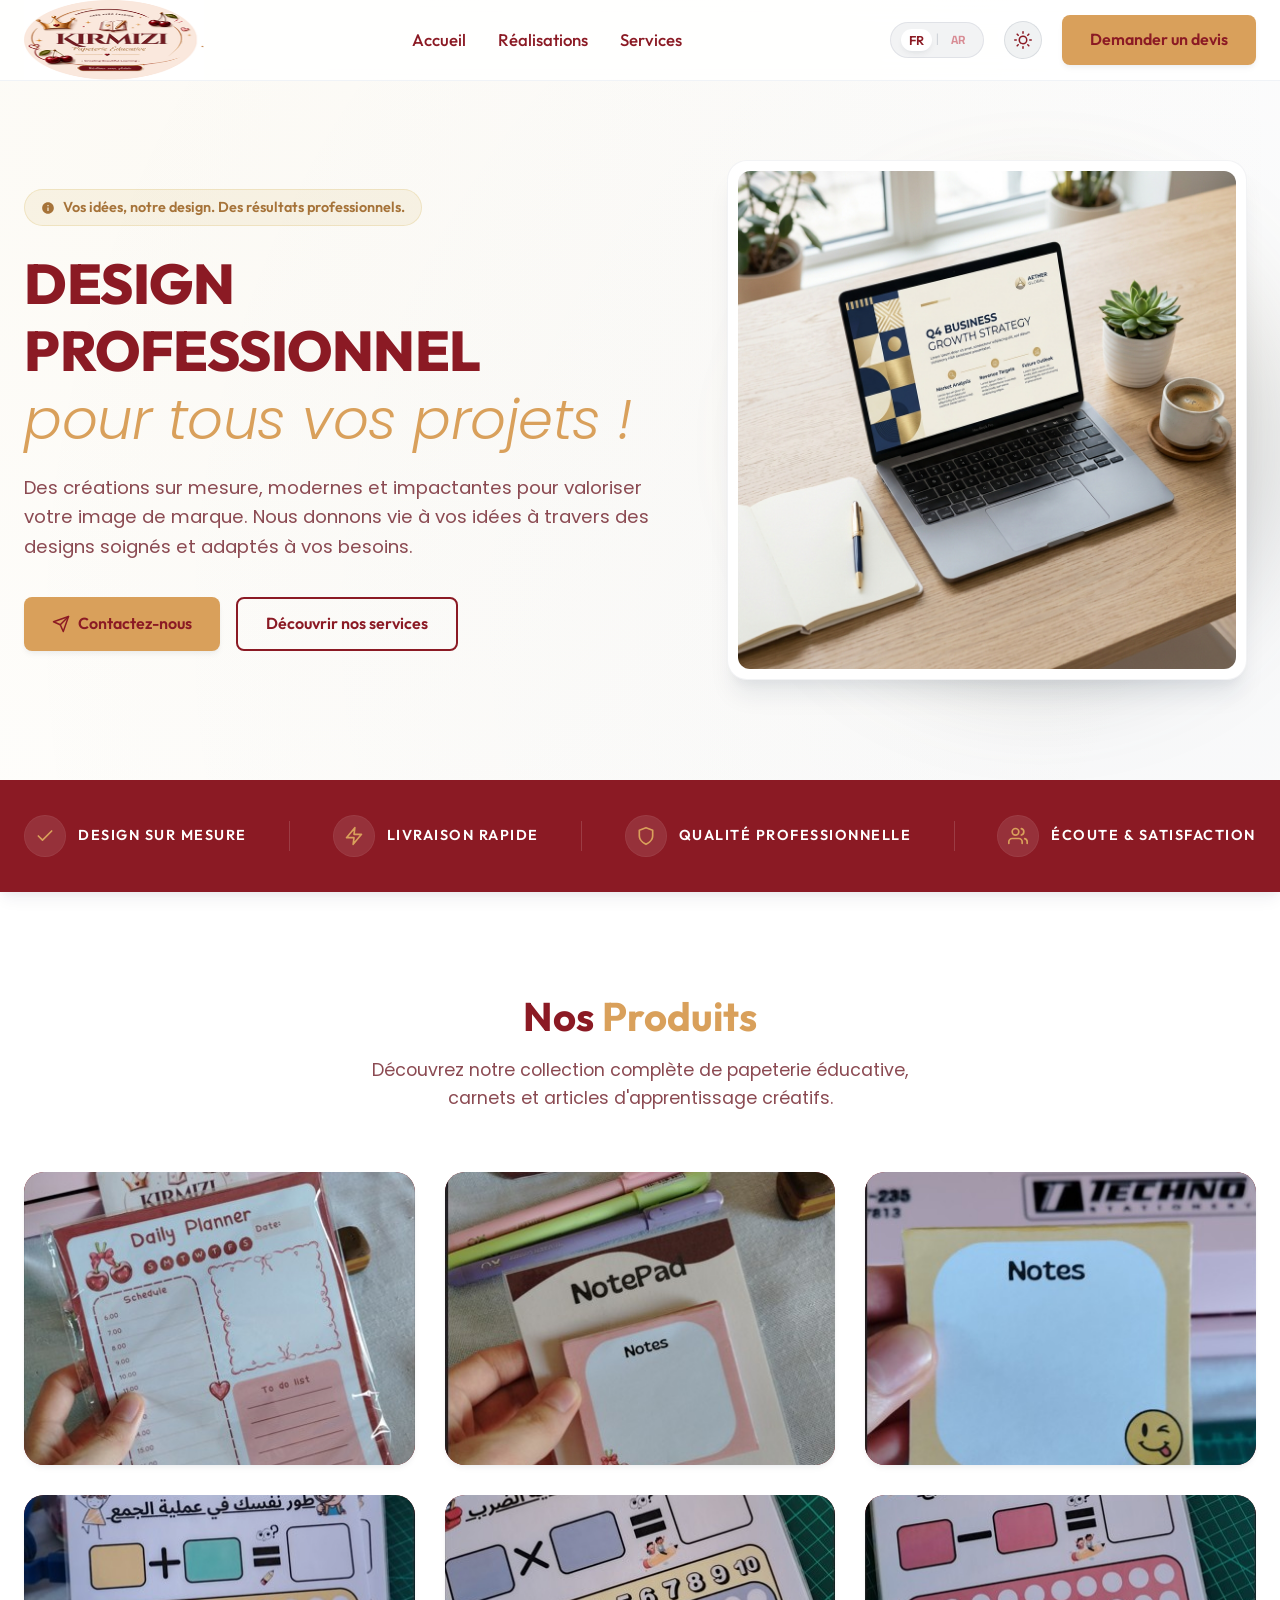
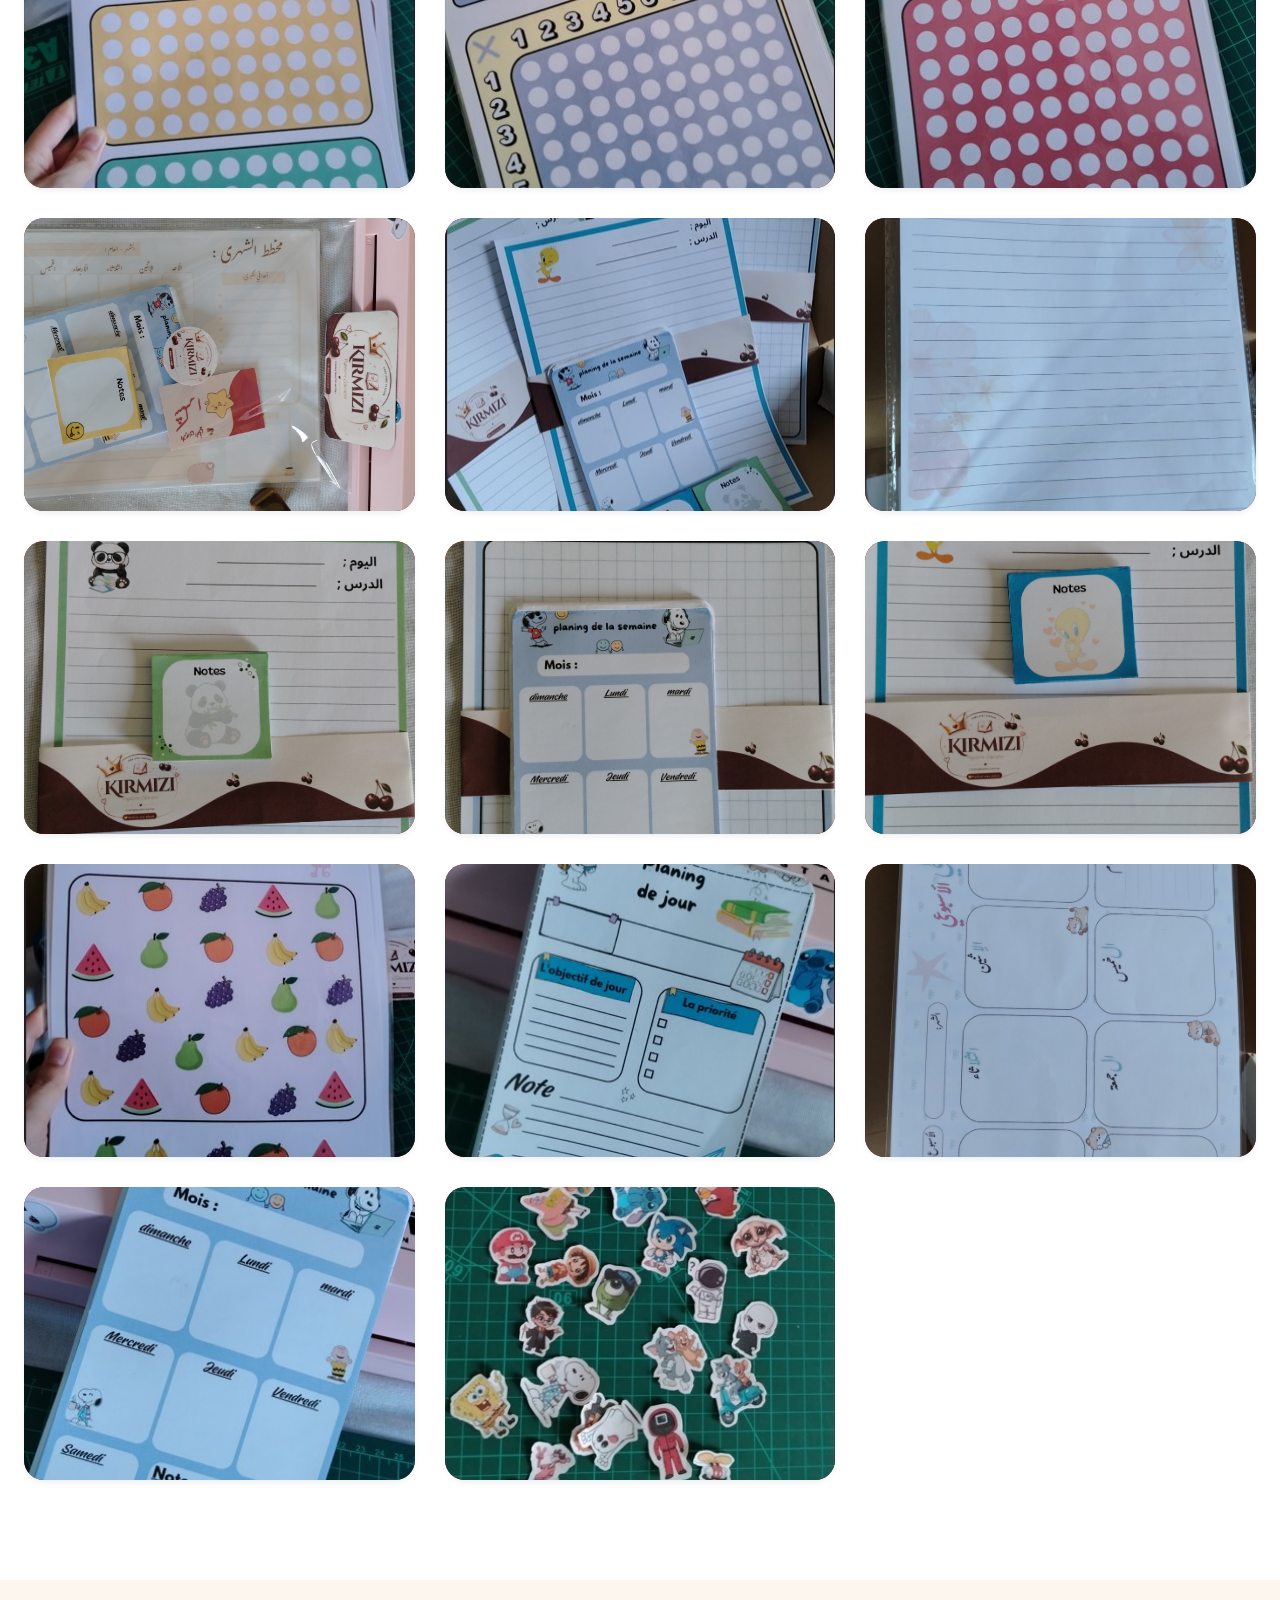
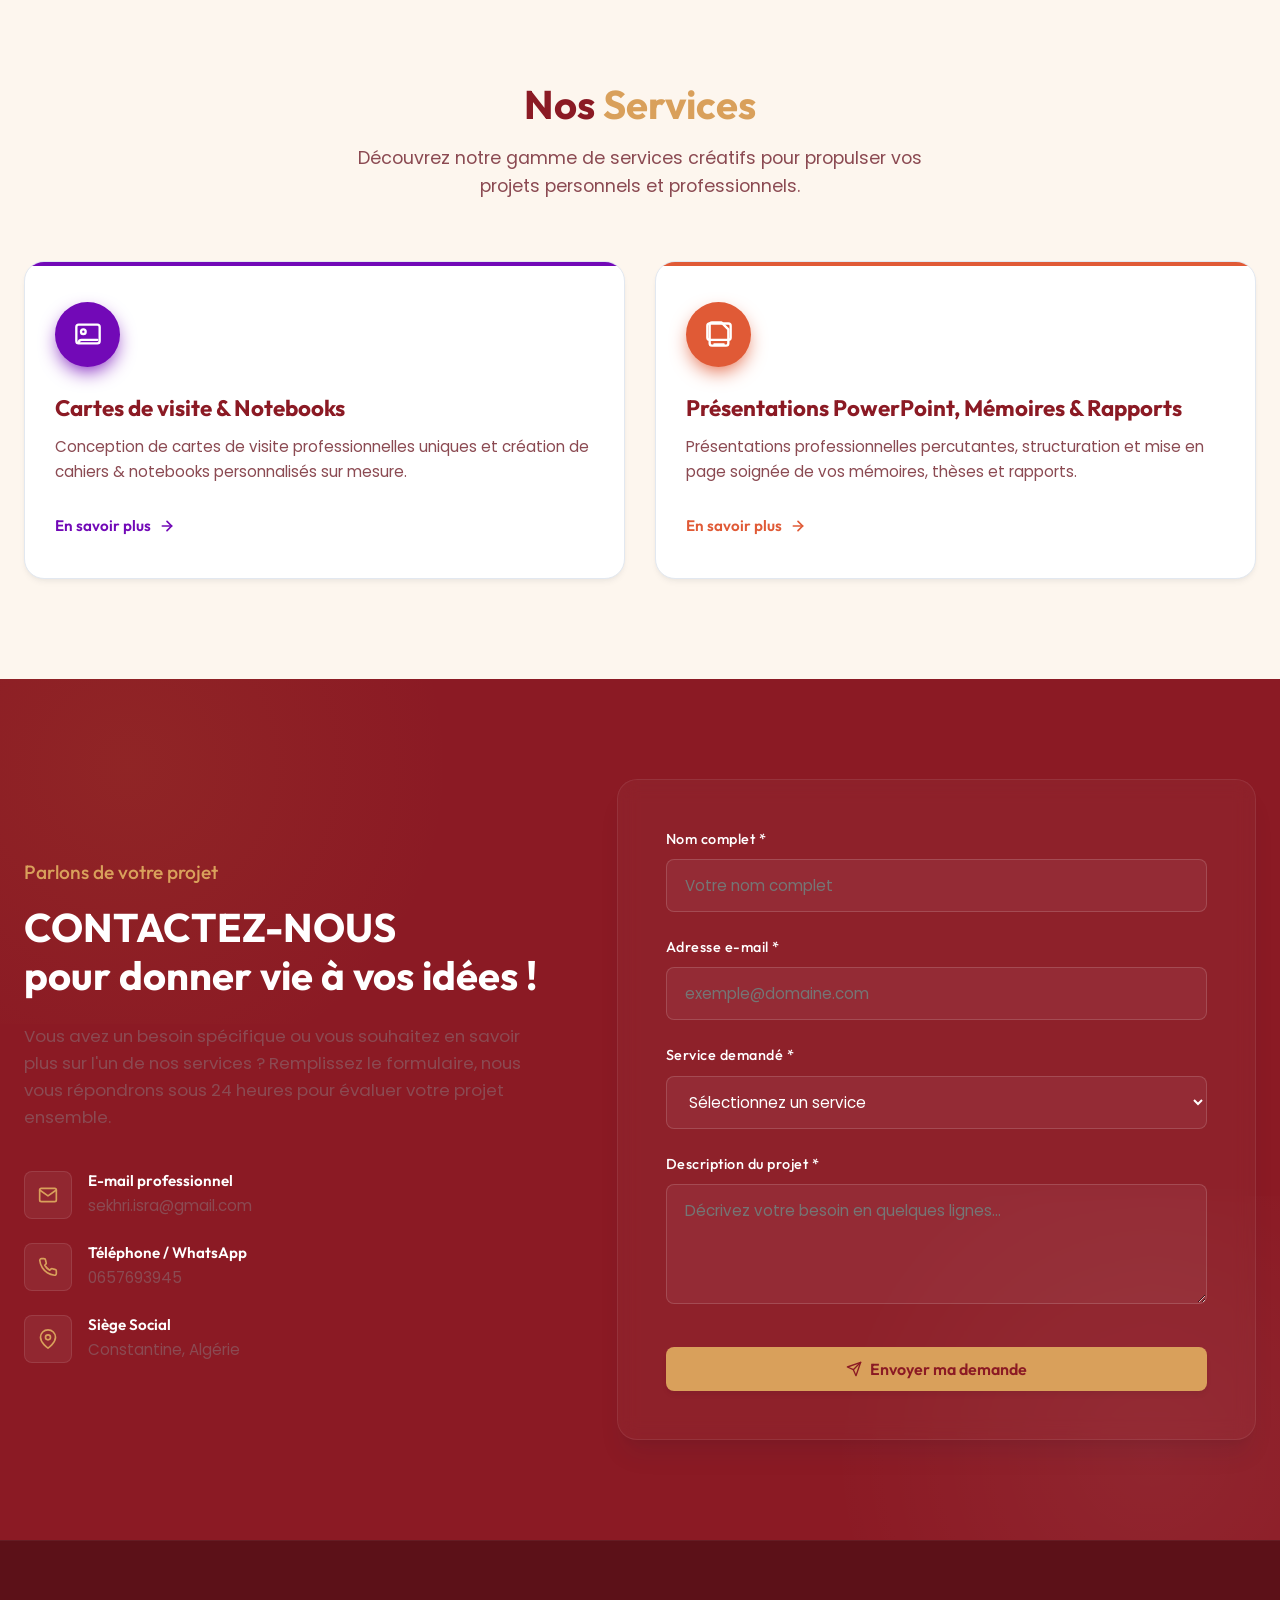
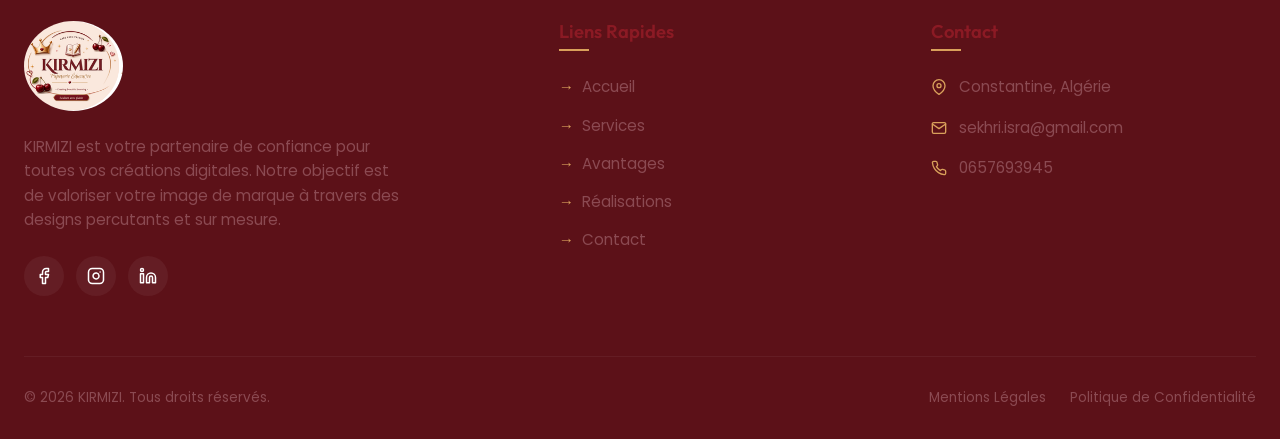
==== commit b41ed6e7: "fix: update phone number to 0657693945, fix copyright symbol rendering, and remove duplicate contact" ====
--- a/index.html
+++ b/index.html
@@ -41,7 +41,6 @@
           <li><a href="#accueil" class="nav-link" data-i18n="nav-accueil">Accueil</a></li>
           <li><a href="#portfolio" class="nav-link" data-i18n="nav-realisations">Produits</a></li>
           <li><a href="#services" class="nav-link" data-i18n="nav-services">Services</a></li>
-          <li><a href="#contact" class="nav-link" data-i18n="nav-contact">Contact</a></li>
         </ul>
 
         <div class="nav-right-wrapper">
@@ -424,7 +423,7 @@
               </div>
               <div class="contact-detail-text">
                 <h4 data-i18n="contact-phone-label">Téléphone / WhatsApp</h4>
-                <p>+213657------</p>
+                <p>0657693945</p>
               </div>
             </div>
 
@@ -589,13 +588,13 @@
                 d="M22 16.92v3a2 2 0 0 1-2.18 2 19.79 19.79 0 0 1-8.63-3.07 19.5 19.5 0 0 1-6-6 19.5 19.5 0 0 1-3.07-8.67A2 2 0 0 1 4.11 2h3a2 2 0 0 1 2 1.72 12.84 12.84 0 0 0 .7 2.81 2 2 0 0 1-.45 2.11L8.09 9.91a16 16 0 0 0 6 6l1.27-1.27a2 2 0 0 1 2.11-.45 12.84 12.84 0 0 0 2.81.7A2 2 0 0 1 22 16.92z">
               </path>
             </svg>
-            <span>+213657------</span>
+            <span>0657693945</span>
           </div>
         </div>
       </div>
 
       <div class="footer-bottom">
-        <p data-i18n="footer-copyright">&copy; 2026 KIRMIZI. Tous droits réservés.</p>
+        <p data-i18n="footer-copyright">© 2026 KIRMIZI. Tous droits réservés.</p>
         <div class="footer-bottom-links">
           <a href="#" class="footer-bottom-link" data-i18n="footer-legal">Mentions Légales</a>
           <a href="#" class="footer-bottom-link" data-i18n="footer-privacy">Politique de Confidentialité</a>
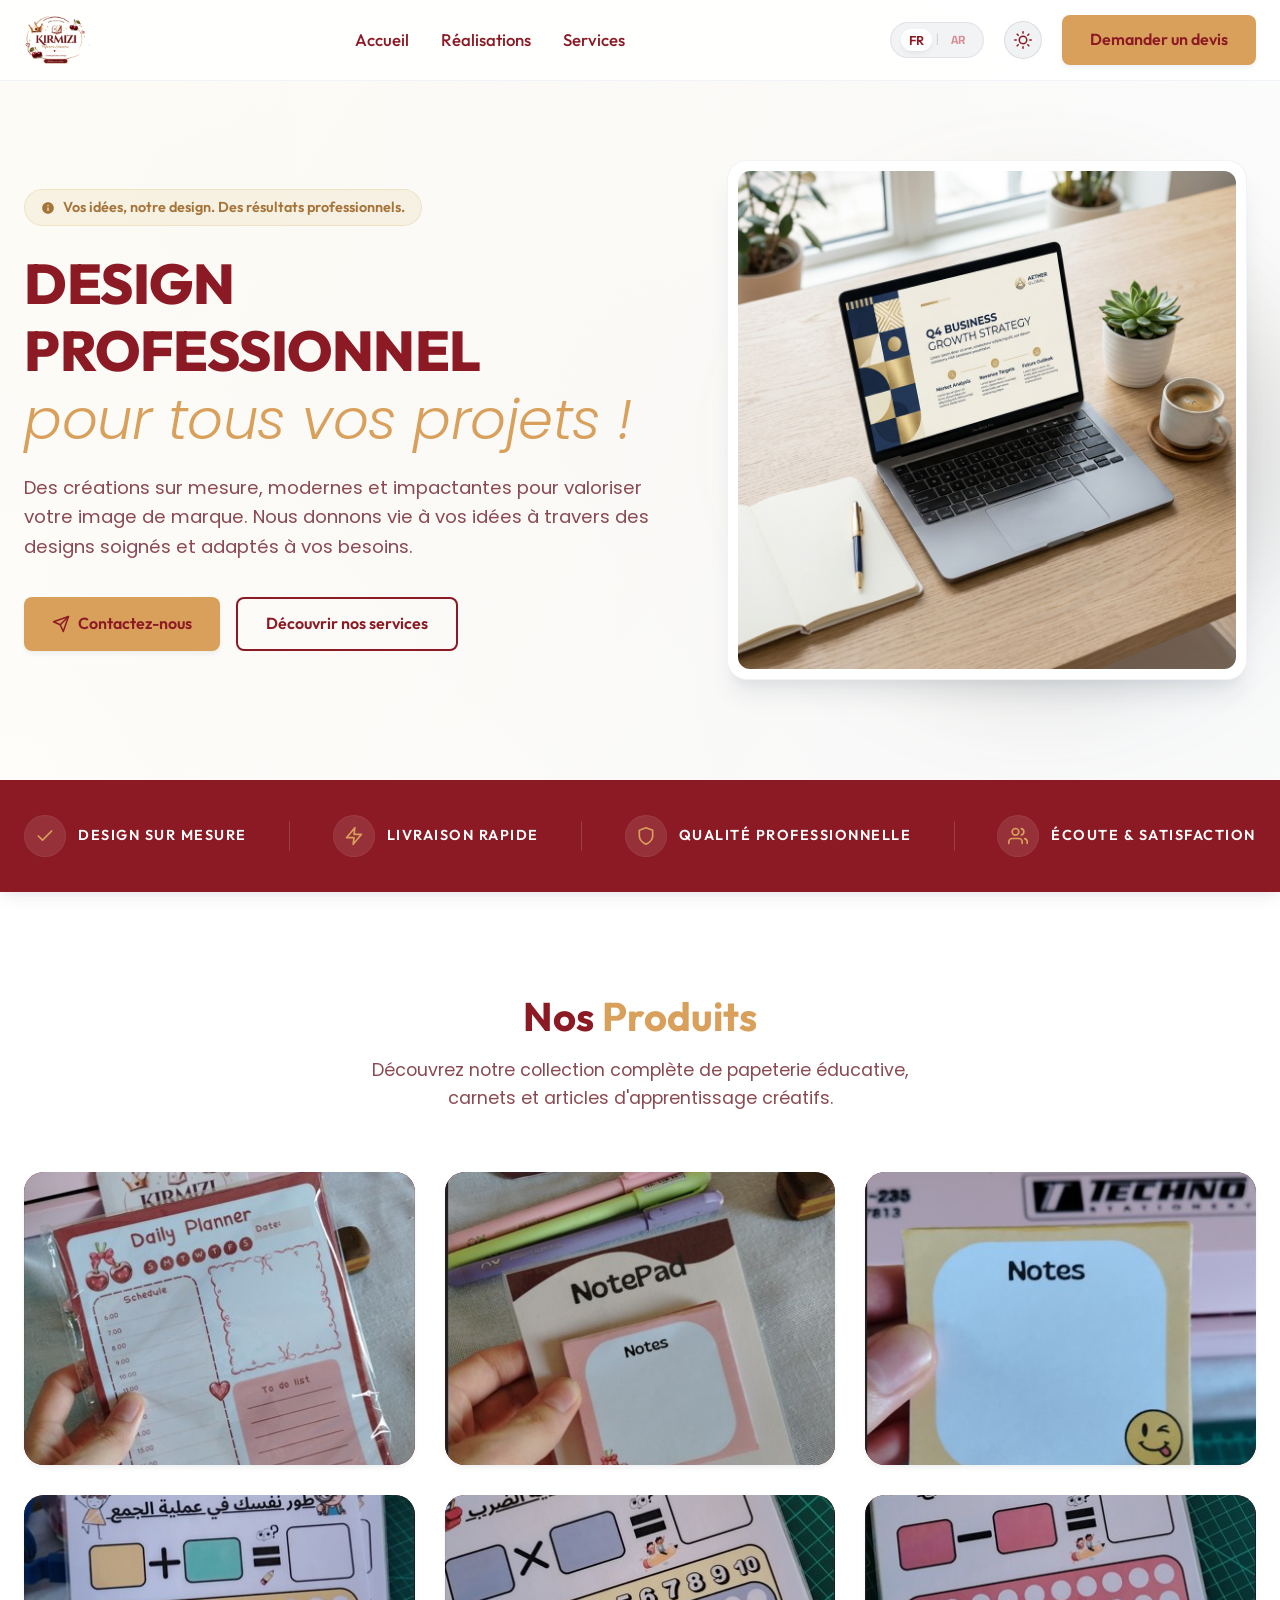
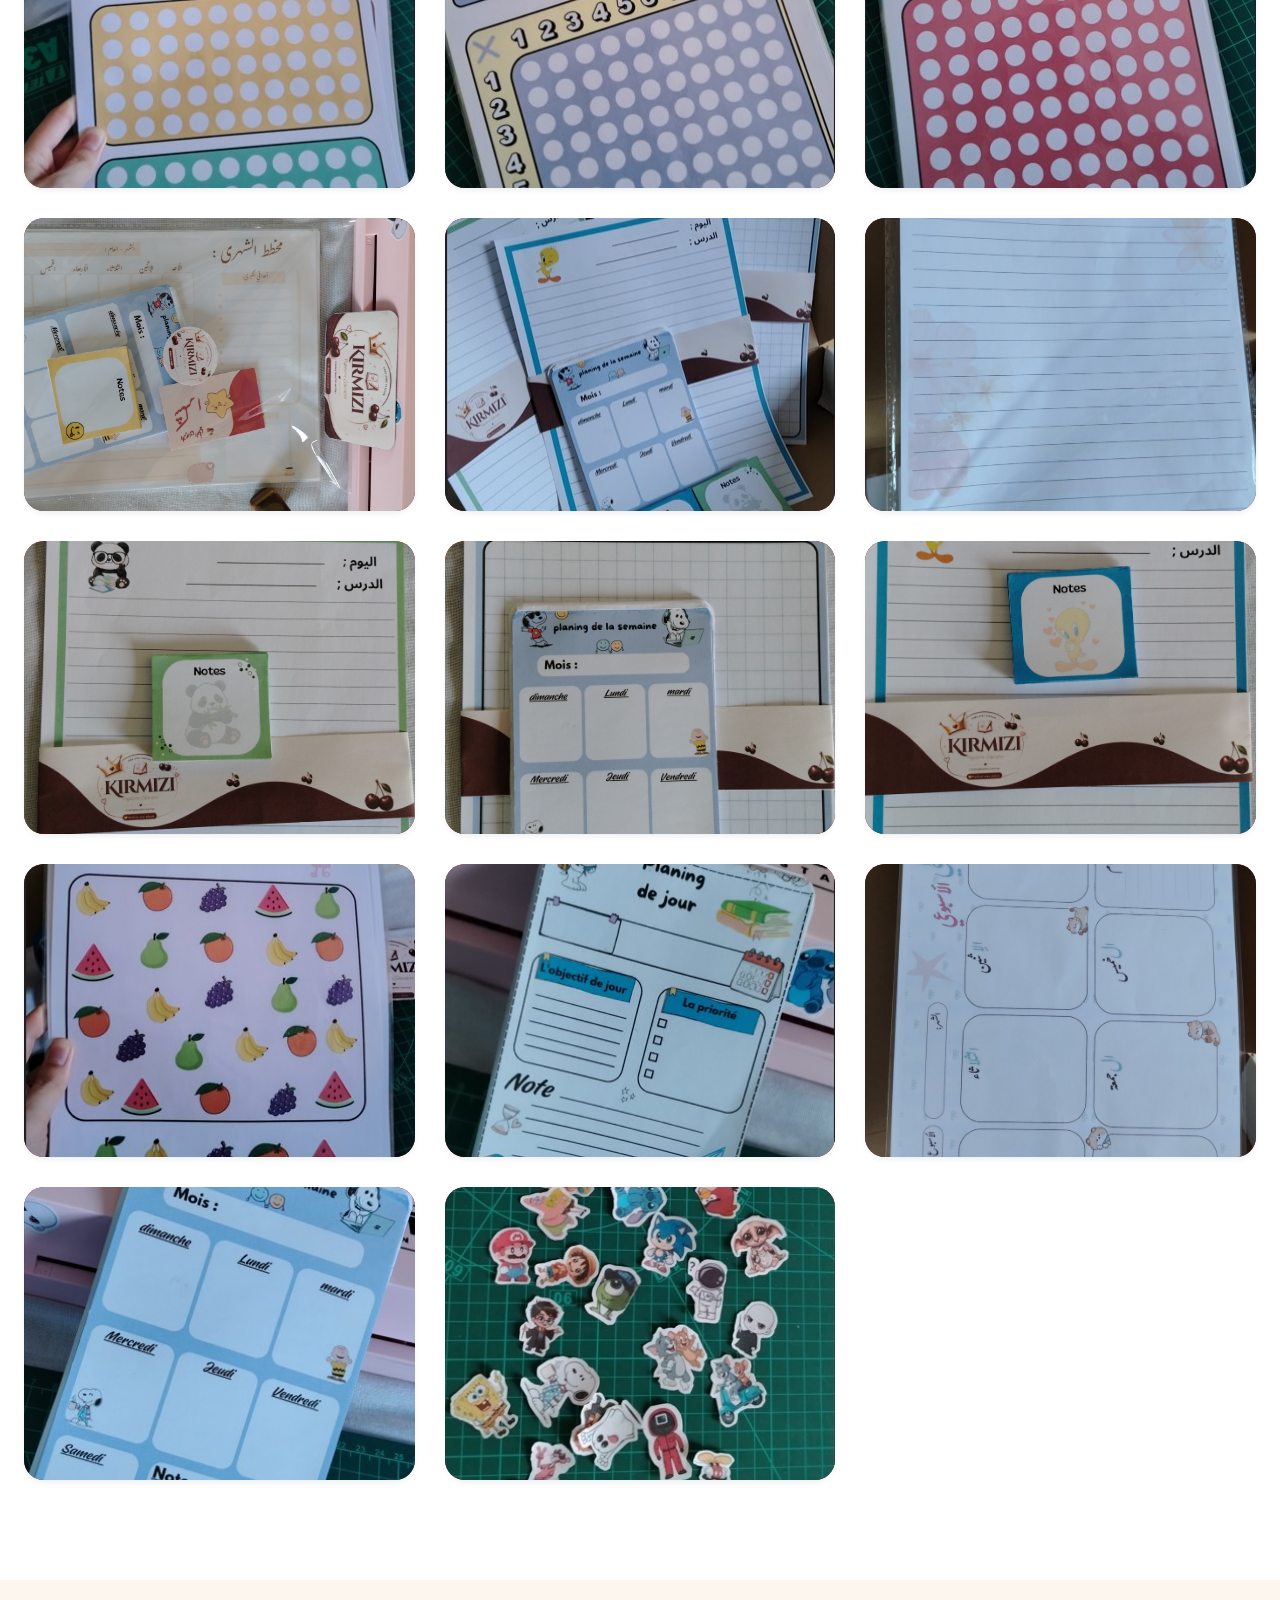
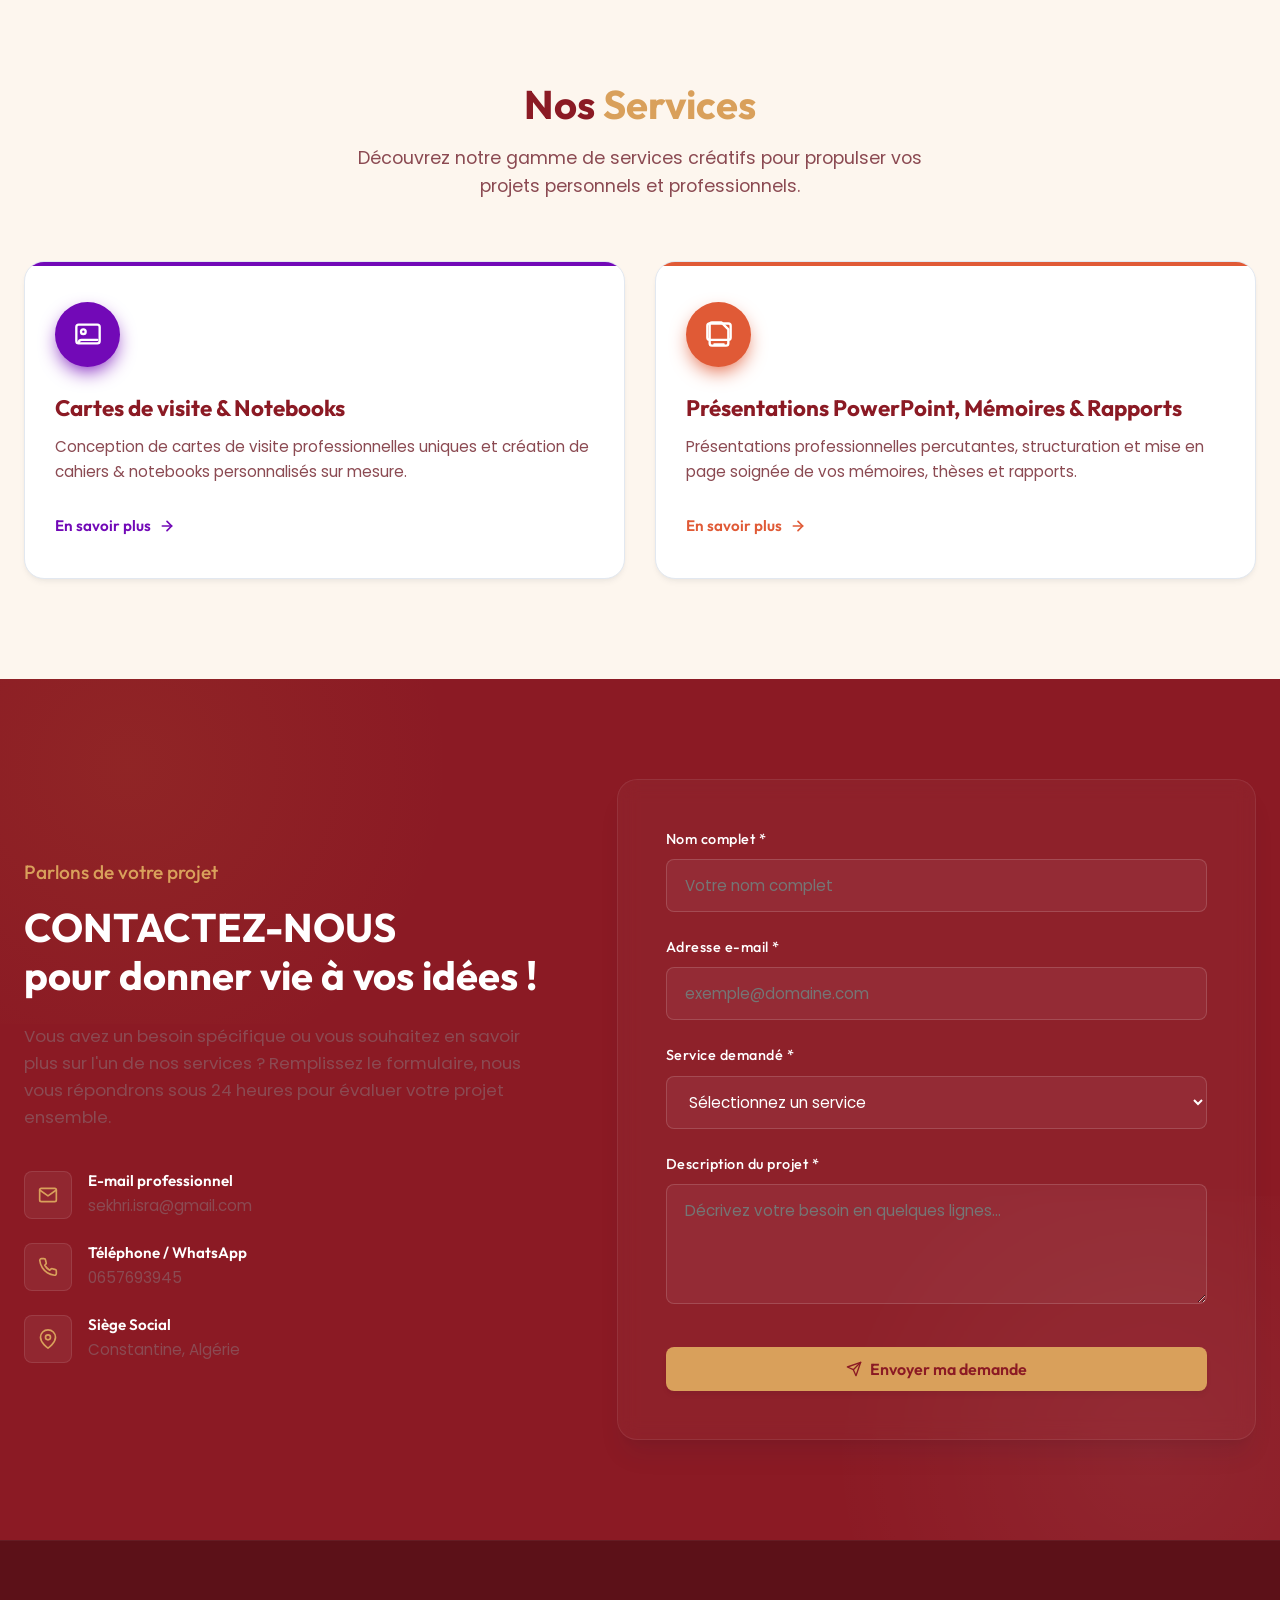
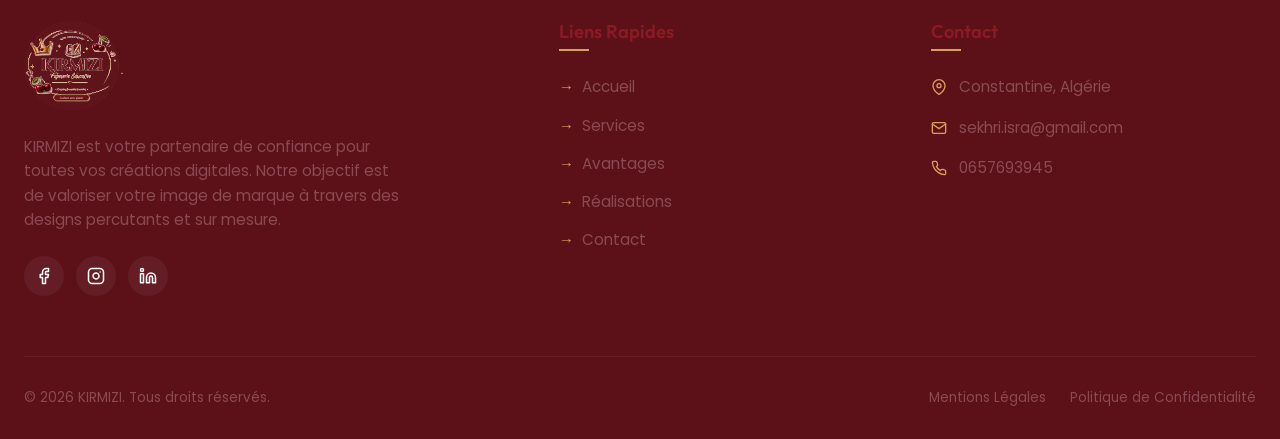
==== commit 6e373e98: "fix: remove logo background to make transparent PNG, fix dimension distortion with auto width and ob" ====
--- a/index.html
+++ b/index.html
@@ -521,7 +521,7 @@
     <div class="container">
       <div class="footer-grid">
         <div class="footer-col-brand">
-          <img src="assets/logo-kirmizi.png" alt="KIRMIZI Badge Logo" class="footer-logo" style="max-width: 150px; border-radius: 50%;">
+          <img src="assets/logo-kirmizi.png" alt="KIRMIZI Logo" class="footer-logo">
           <p class="footer-desc" data-i18n="footer-desc">
             KIRMIZI est votre partenaire de confiance pour toutes vos créations digitales. Notre objectif est de
             valoriser votre image de marque à travers des designs percutants et sur mesure.
--- a/style.css
+++ b/style.css
@@ -210,10 +210,12 @@
   height: 70px;
 }
 
-.logo-link img {
-  height: auto;
-  width: 180px;
-  max-height: 80px;
+.logo-link img,
+.header-logo {
+  height: 60px;
+  width: auto;
+  max-height: 100%;
+  object-fit: contain;
   transition: var(--transition-smooth);
 }
 
@@ -965,6 +967,7 @@
 .footer-logo {
   height: 90px;
   width: auto;
+  object-fit: contain;
   margin-bottom: 24px;
 }
 
@@ -1293,7 +1296,9 @@
 
 @media (max-width: 768px) {
   .header-logo {
-    width: 120px !important;
+    height: 48px !important;
+    width: auto !important;
+    object-fit: contain;
   }
   .nav-right-wrapper {
     gap: 10px !important;
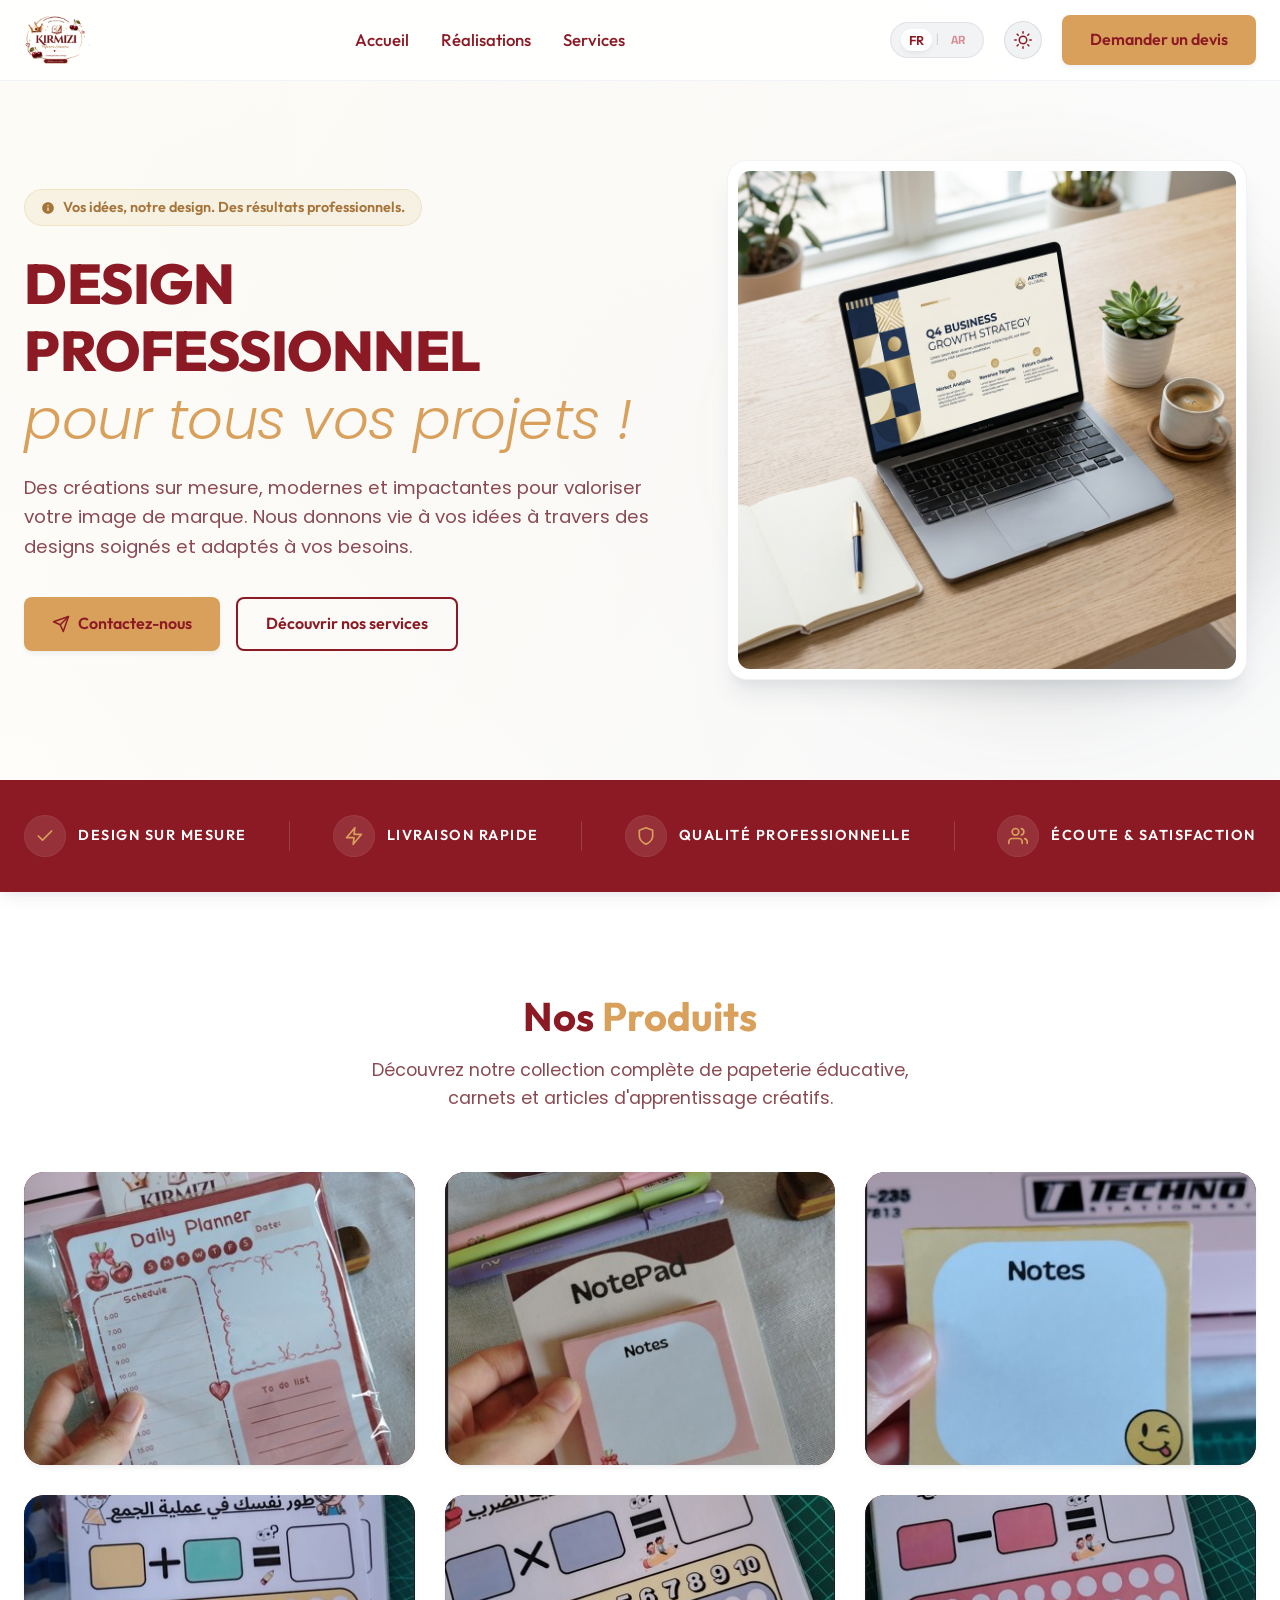
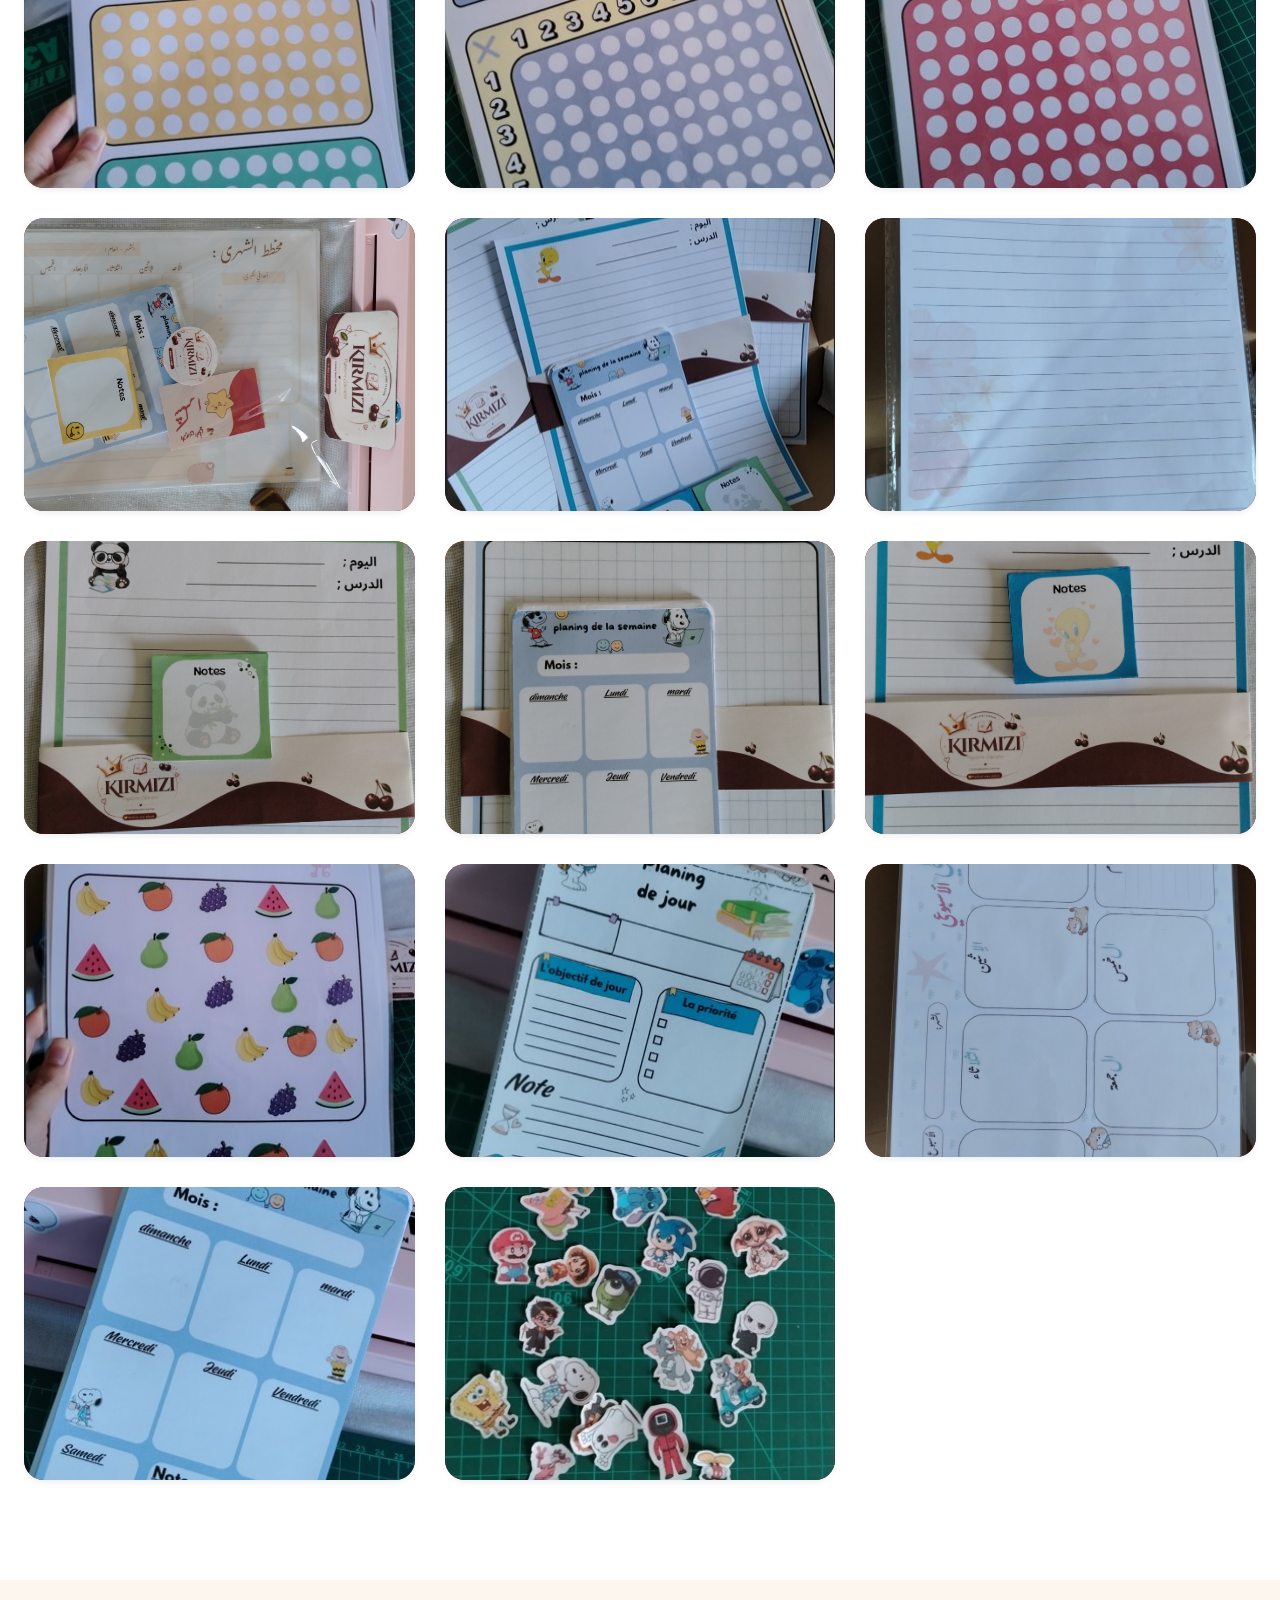
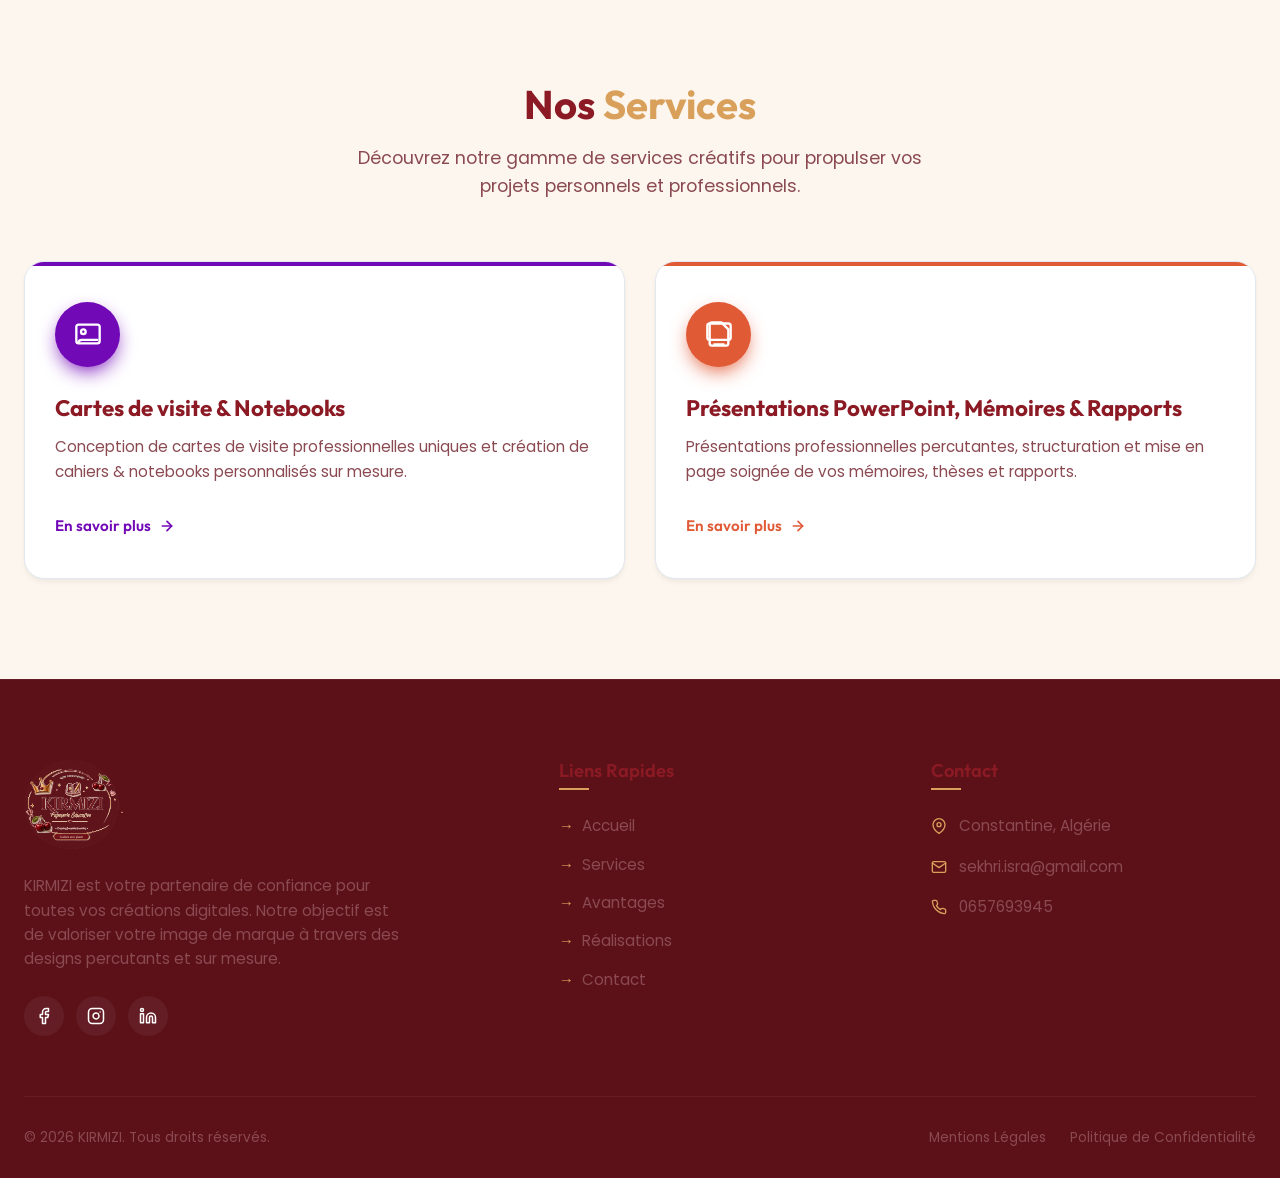
==== commit c8226710: "feat: move contact section to dedicated contact.html page accessible via Demander un devis" ====
--- a/index.html
+++ b/index.html
@@ -72,7 +72,7 @@
           </button>
 
           <div class="nav-cta">
-            <a href="#contact" class="btn btn-primary" id="btn-devis" data-i18n="btn-devis">Demander un devis</a>
+            <a href="contact.html" class="btn btn-primary" id="btn-devis" data-i18n="btn-devis">Demander un devis</a>
           </div>
         </div>
 
@@ -105,7 +105,7 @@
             vos idées à travers des designs soignés et adaptés à vos besoins.
           </p>
           <div class="hero-btns">
-            <a href="#contact" class="btn btn-primary">
+            <a href="contact.html" class="btn btn-primary">
               <svg xmlns="http://www.w3.org/2000/svg" width="18" height="18" viewBox="0 0 24 24" fill="none"
                 stroke="currentColor" stroke-width="2" stroke-linecap="round" stroke-linejoin="round">
                 <line x1="22" y1="2" x2="11" y2="13"></line>
@@ -380,137 +380,6 @@
               <polyline points="12 5 19 12 12 19"></polyline>
             </svg>
           </a>
-        </div>
-      </div>
-    </div>
-  </section>
-
-  <!-- --- CONTACT SECTION --- -->
-  <section class="contact section-padding" id="contact">
-    <div class="container">
-      <div class="contact-wrapper">
-        <div class="contact-info">
-          <span class="contact-lead" data-i18n="contact-lead">Parlons de votre projet</span>
-          <h2 class="contact-heading" data-i18n="contact-heading">CONTACTEZ-NOUS <br>pour donner vie à vos idées !</h2>
-          <p class="contact-desc" data-i18n="contact-desc">
-            Vous avez un besoin spécifique ou vous souhaitez en savoir plus sur l'un de nos services ? Remplissez le
-            formulaire, nous vous répondrons sous 24 heures pour évaluer votre projet ensemble.
-          </p>
-
-          <div class="contact-details">
-            <div class="contact-detail-item">
-              <div class="contact-detail-icon">
-                <svg xmlns="http://www.w3.org/2000/svg" viewBox="0 0 24 24" fill="none" stroke="currentColor"
-                  stroke-width="2" stroke-linecap="round" stroke-linejoin="round">
-                  <path d="M4 4h16c1.1 0 2 .9 2 2v12c0 1.1-.9 2-2 2H4c-1.1 0-2-.9-2-2V6c0-1.1.9-2 2-2z"></path>
-                  <polyline points="22,6 12,13 2,6"></polyline>
-                </svg>
-              </div>
-              <div class="contact-detail-text">
-                <h4 data-i18n="contact-email-label">E-mail professionnel</h4>
-                <p>sekhri.isra@gmail.com</p>
-              </div>
-            </div>
-
-            <div class="contact-detail-item">
-              <div class="contact-detail-icon">
-                <svg xmlns="http://www.w3.org/2000/svg" viewBox="0 0 24 24" fill="none" stroke="currentColor"
-                  stroke-width="2" stroke-linecap="round" stroke-linejoin="round">
-                  <path
-                    d="M22 16.92v3a2 2 0 0 1-2.18 2 19.79 19.79 0 0 1-8.63-3.07 19.5 19.5 0 0 1-6-6 19.5 19.5 0 0 1-3.07-8.67A2 2 0 0 1 4.11 2h3a2 2 0 0 1 2 1.72 12.84 12.84 0 0 0 .7 2.81 2 2 0 0 1-.45 2.11L8.09 9.91a16 16 0 0 0 6 6l1.27-1.27a2 2 0 0 1 2.11-.45 12.84 12.84 0 0 0 2.81.7A2 2 0 0 1 22 16.92z">
-                  </path>
-                </svg>
-              </div>
-              <div class="contact-detail-text">
-                <h4 data-i18n="contact-phone-label">Téléphone / WhatsApp</h4>
-                <p>0657693945</p>
-              </div>
-            </div>
-
-            <div class="contact-detail-item">
-              <div class="contact-detail-icon">
-                <svg xmlns="http://www.w3.org/2000/svg" viewBox="0 0 24 24" fill="none" stroke="currentColor"
-                  stroke-width="2" stroke-linecap="round" stroke-linejoin="round">
-                  <path d="M21 10c0 7-9 13-9 13s-9-6-9-13a9 9 0 0 1 18 0z"></path>
-                  <circle cx="12" cy="10" r="3"></circle>
-                </svg>
-              </div>
-              <div class="contact-detail-text">
-                <h4 data-i18n="contact-address-label">Siège Social</h4>
-                <p data-i18n="contact-address-val">Constantine, Algérie</p>
-              </div>
-            </div>
-          </div>
-        </div>
-
-        <div class="contact-form-container">
-          <!-- FormSubmit integration to sekhri.isra@gmail.com -->
-          <form id="contactForm" action="https://formsubmit.co/sekhri.isra@gmail.com" method="POST">
-            <!-- FormSubmit Configurations -->
-            <input type="hidden" name="_subject" value="Nouveau Projet Client - KIRMIZI">
-            <input type="hidden" name="_template" value="table">
-            <input type="hidden" name="_captcha" value="false">
-
-            <div class="form-group">
-              <label for="name" class="form-label" data-i18n="form-name-lbl">Nom complet *</label>
-              <input type="text" id="name" name="name" class="form-input" data-i18n-ph="form-name-ph"
-                placeholder="Votre nom complet" required>
-            </div>
-
-            <div class="form-group">
-              <label for="email" class="form-label" data-i18n="form-email-lbl">Adresse e-mail *</label>
-              <input type="email" id="email" name="email" class="form-input" data-i18n-ph="form-email-ph"
-                placeholder="exemple@domaine.com" required>
-            </div>
-
-            <div class="form-group">
-              <label for="service" class="form-label" data-i18n="form-service-lbl">Service demandé *</label>
-              <select id="service" name="service" class="form-select" required>
-                <option value="" disabled selected data-i18n="form-service-select">Sélectionnez un service</option>
-                <option value="cartesNotebooks" data-i18n="form-opt-cartes-notebooks">Cartes de visite & Notebooks</option>
-                <option value="pptMemoires" data-i18n="form-opt-ppt-memoires">Présentations PowerPoint, Mémoires & Rapports</option>
-                <option value="autre" data-i18n="form-opt-other">Autre Projet Digital</option>
-              </select>
-            </div>
-
-            <div class="form-group">
-              <label for="message" class="form-label" data-i18n="form-msg-lbl">Description du projet *</label>
-              <textarea id="message" name="message" class="form-textarea" data-i18n-ph="form-msg-ph"
-                placeholder="Décrivez votre besoin en quelques lignes..." required></textarea>
-            </div>
-
-            <button type="submit" class="btn btn-primary form-submit">
-              <svg xmlns="http://www.w3.org/2000/svg" width="16" height="16" viewBox="0 0 24 24" fill="none"
-                stroke="currentColor" stroke-width="2" stroke-linecap="round" stroke-linejoin="round"
-                class="btn-send-icon">
-                <line x1="22" y1="2" x2="11" y2="13"></line>
-                <polygon points="22 2 15 22 11 13 2 9 22 2"></polygon>
-              </svg>
-              <span data-i18n="btn-submit">Envoyer ma demande</span>
-            </button>
-          </form>
-
-          <!-- Success Message Container -->
-          <div class="success-message" id="successMessage"
-            style="display: none; text-align: center; padding: 40px 20px; color: var(--text-white);">
-            <div
-              style="width: 80px; height: 80px; border-radius: 50%; background-color: rgba(204, 164, 59, 0.1); border: 2px solid var(--gold-primary); display: flex; align-items: center; justify-content: center; margin: 0 auto 24px auto;">
-              <svg xmlns="http://www.w3.org/2000/svg" width="40" height="40" viewBox="0 0 24 24" fill="none"
-                stroke="var(--gold-primary)" stroke-width="3" stroke-linecap="round" stroke-linejoin="round">
-                <polyline points="20 6 9 17 4 12"></polyline>
-              </svg>
-            </div>
-            <h3 data-i18n="success-title"
-              style="font-family: 'Outfit', sans-serif; font-size: 1.8rem; margin-bottom: 12px; color: var(--gold-primary);">
-              Merci pour votre message !</h3>
-            <p data-i18n="success-desc"
-              style="color: var(--text-light); margin-bottom: 30px; font-size: 1rem; max-width: 400px; margin-left: auto; margin-right: auto;">
-              Votre demande a bien été envoyée. Notre équipe commerciale étudiera votre projet et prendra contact avec
-              vous sous 24 heures.
-            </p>
-            <button id="resetFormBtn" class="btn btn-outline-white" data-i18n="btn-reset">Envoyer une autre
-              demande</button>
-          </div>
         </div>
       </div>
     </div>
@@ -559,7 +428,7 @@
             <li><a href="#services" class="footer-link" data-i18n="nav-services">Nos Services</a></li>
             <li><a href="#avantages" class="footer-link" data-i18n="nav-avantages">Avantages</a></li>
             <li><a href="#portfolio" class="footer-link" data-i18n="nav-realisations">Réalisations</a></li>
-            <li><a href="#contact" class="footer-link" data-i18n="nav-contact">Contact</a></li>
+            <li><a href="contact.html" class="footer-link" data-i18n="nav-contact">Contact</a></li>
           </ul>
         </div>
 
@@ -622,7 +491,7 @@
       </div>
       <div class="modal-action">
         <button class="btn btn-secondary" id="modalBtnClose" data-i18n="modal-close">Fermer</button>
-        <a href="#contact" class="btn btn-primary" id="modalBtnContact" data-i18n="modal-order">Commander ce service</a>
+        <a href="contact.html" class="btn btn-primary" id="modalBtnContact" data-i18n="modal-order">Commander ce service</a>
       </div>
     </div>
   </div>
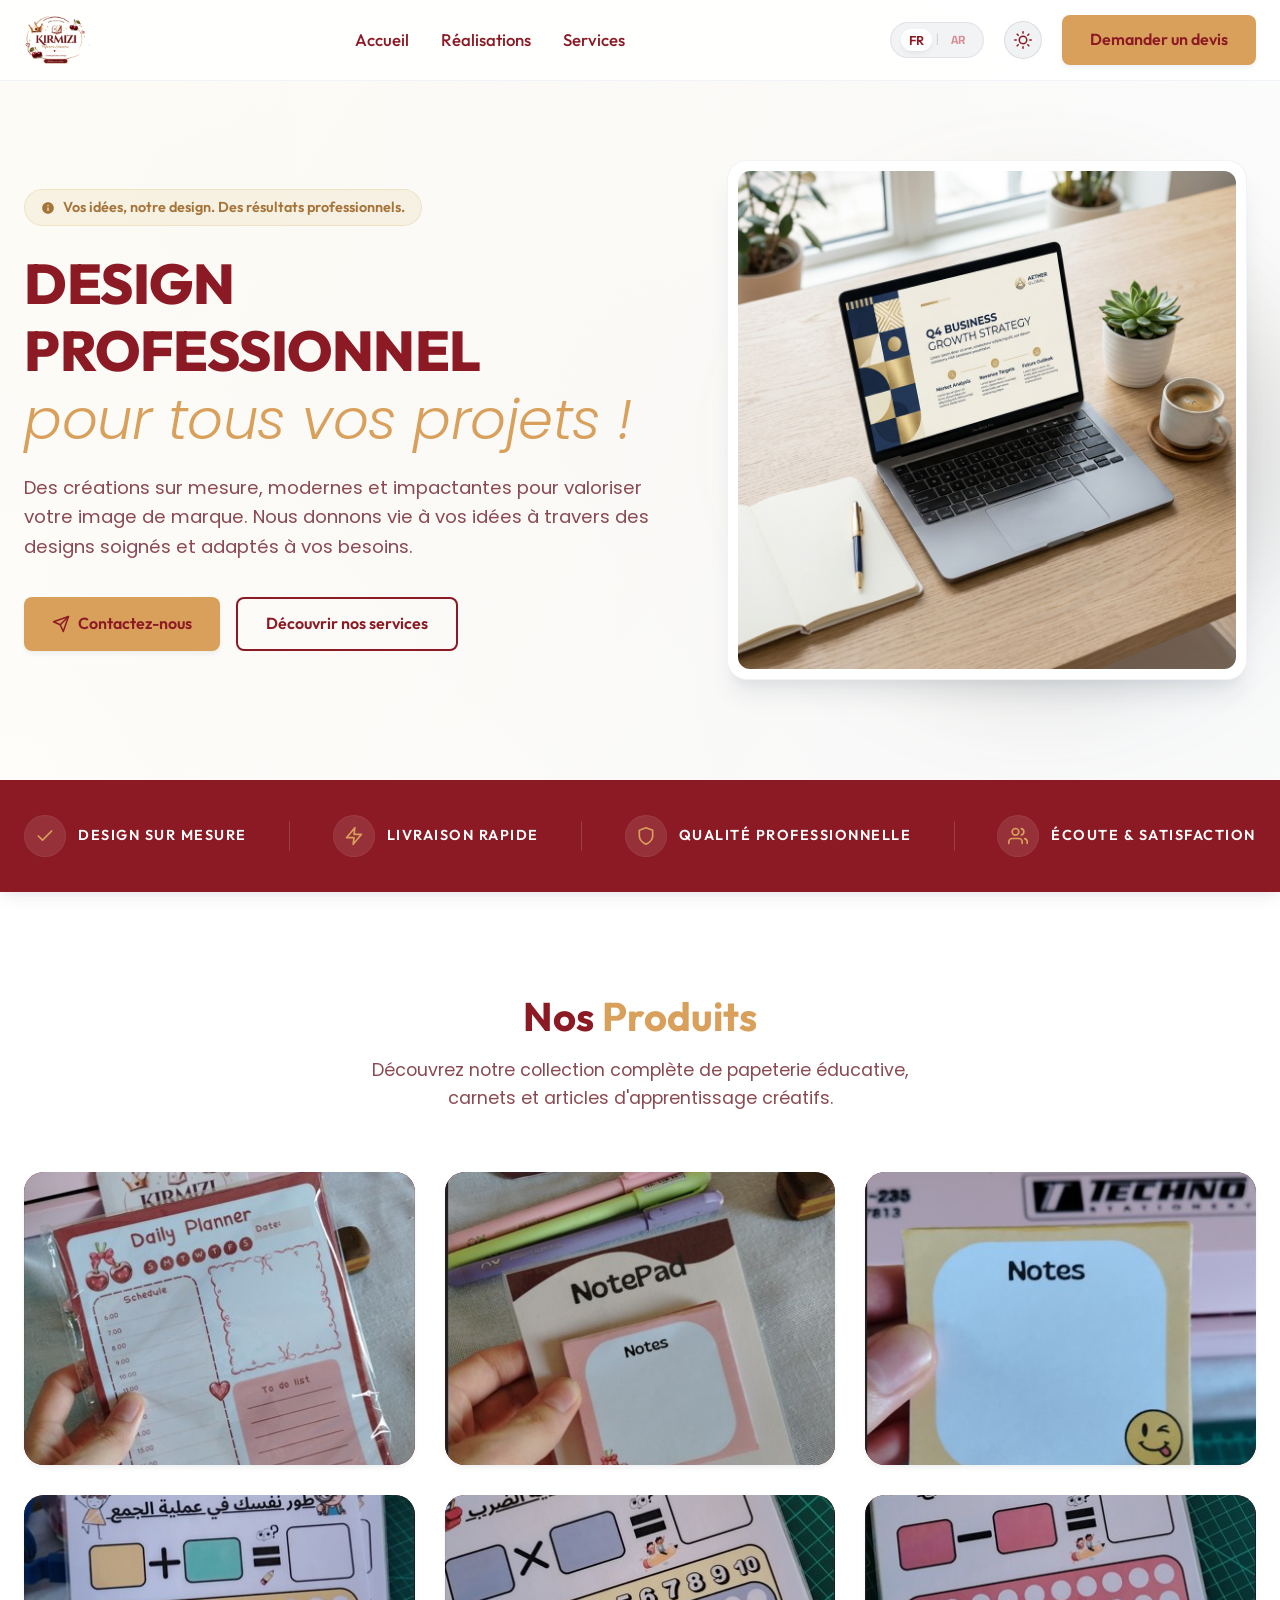
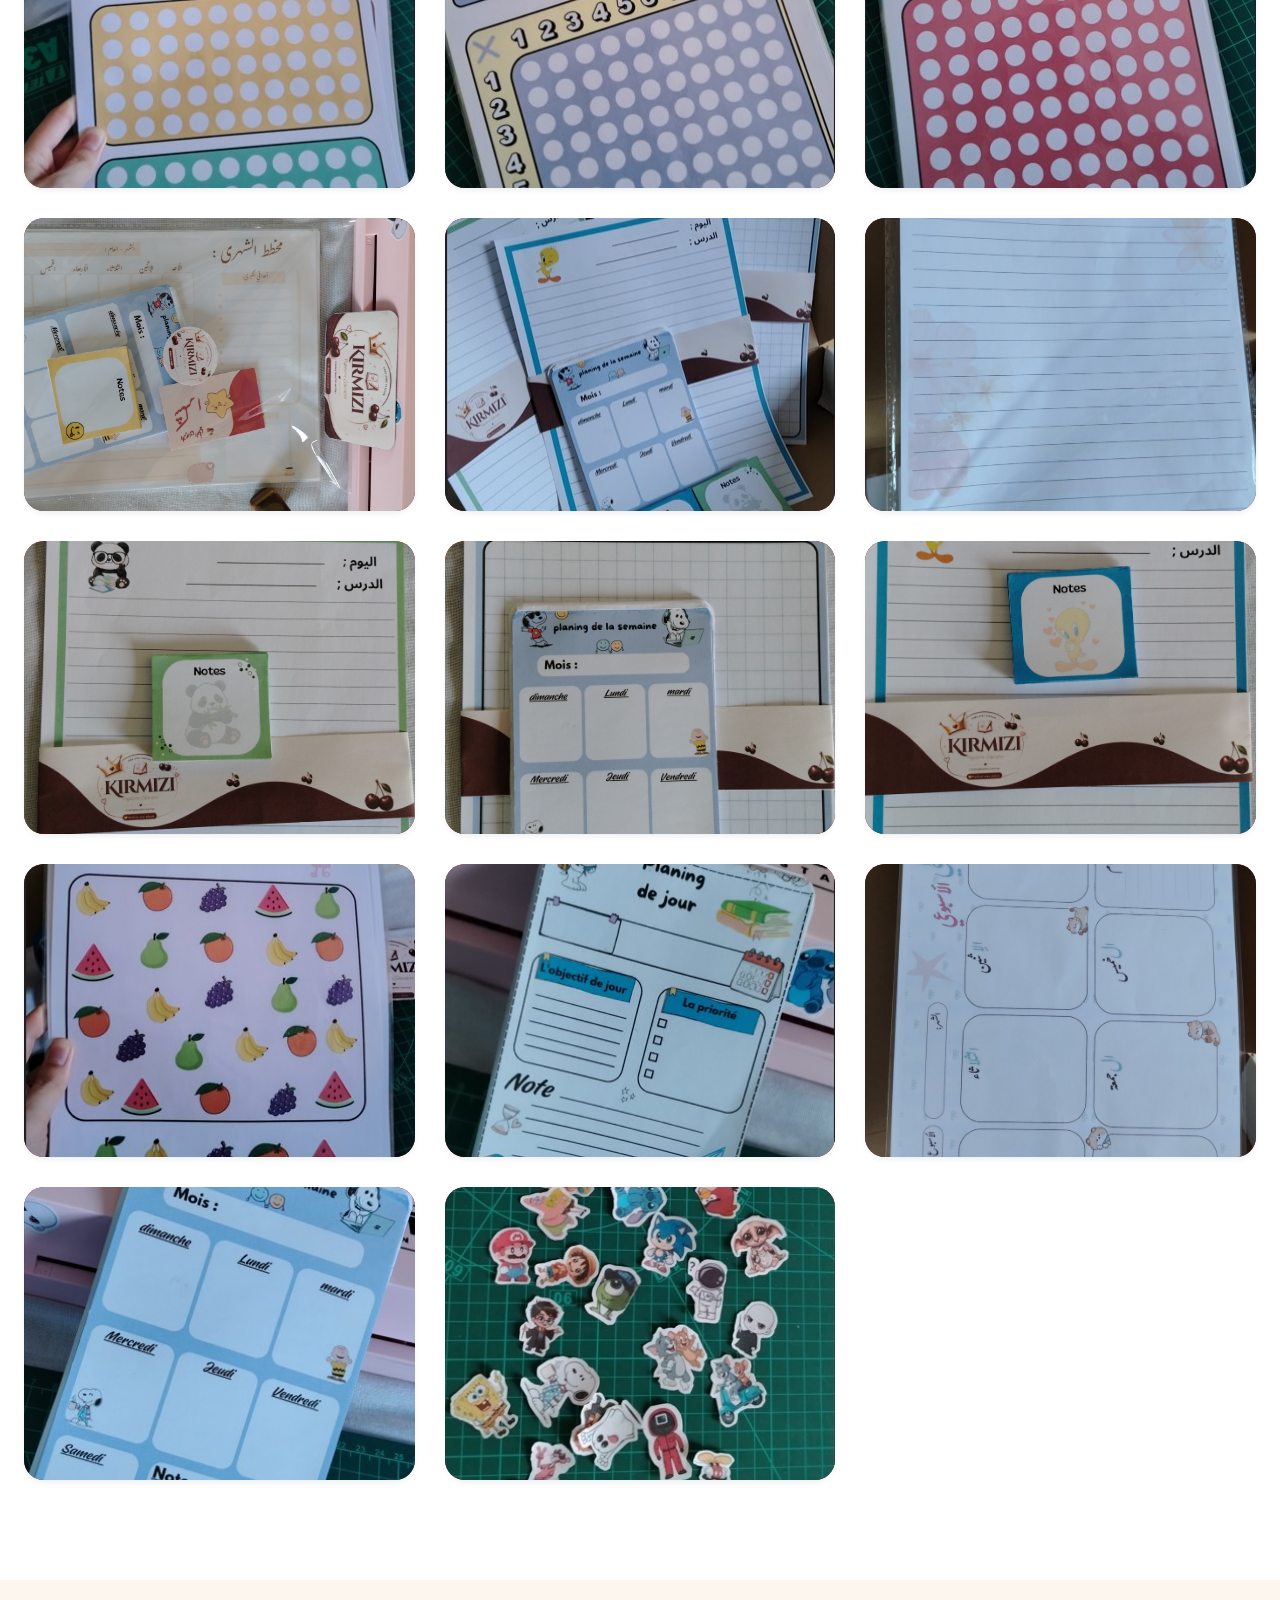
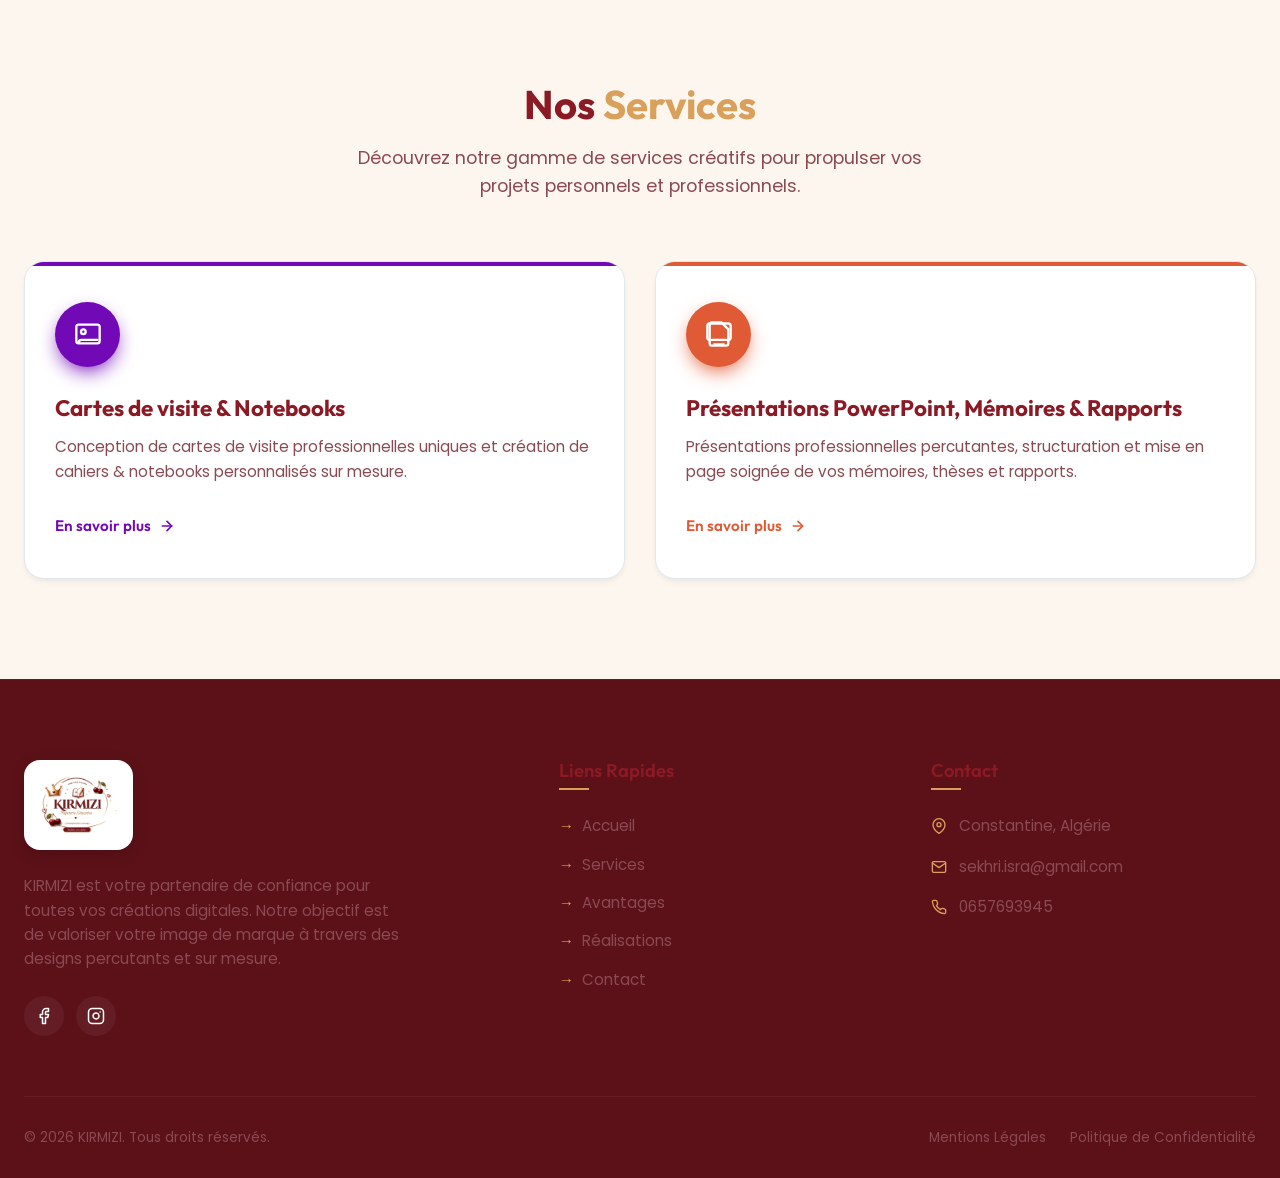
==== commit 6ca1628e: "fix: restore white background container for footer logo and update social links for facebook and ins" ====
--- a/index.html
+++ b/index.html
@@ -396,26 +396,18 @@
             valoriser votre image de marque à travers des designs percutants et sur mesure.
           </p>
           <div class="footer-socials">
-            <a href="#" class="social-link" aria-label="Facebook">
+            <a href="https://www.facebook.com/kirmizi.papeterie" target="_blank" rel="noopener noreferrer" class="social-link" aria-label="Facebook">
               <svg xmlns="http://www.w3.org/2000/svg" viewBox="0 0 24 24" fill="none" stroke="currentColor"
                 stroke-width="2" stroke-linecap="round" stroke-linejoin="round">
                 <path d="M18 2h-3a5 5 0 0 0-5 5v3H7v4h3v8h4v-8h3l1-4h-4V7a1 1 0 0 1 1-1h3z"></path>
               </svg>
             </a>
-            <a href="#" class="social-link" aria-label="Instagram">
+            <a href="https://www.instagram.com/kirmizi.papeterie" target="_blank" rel="noopener noreferrer" class="social-link" aria-label="Instagram">
               <svg xmlns="http://www.w3.org/2000/svg" viewBox="0 0 24 24" fill="none" stroke="currentColor"
                 stroke-width="2" stroke-linecap="round" stroke-linejoin="round">
                 <rect x="2" y="2" width="20" height="20" rx="5" ry="5"></rect>
                 <path d="M16 11.37A4 4 0 1 1 12.63 8 4 4 0 0 1 16 11.37z"></path>
                 <line x1="17.5" y1="6.5" x2="17.51" y2="6.5"></line>
-              </svg>
-            </a>
-            <a href="#" class="social-link" aria-label="LinkedIn">
-              <svg xmlns="http://www.w3.org/2000/svg" viewBox="0 0 24 24" fill="none" stroke="currentColor"
-                stroke-width="2" stroke-linecap="round" stroke-linejoin="round">
-                <path d="M16 8a6 6 0 0 1 6 6v7h-4v-7a2 2 0 0 0-2-2 2 2 0 0 0-2 2v7h-4v-7a6 6 0 0 1 6-6z"></path>
-                <rect x="2" y="9" width="4" height="12"></rect>
-                <circle cx="4" cy="4" r="2"></circle>
               </svg>
             </a>
           </div>
--- a/style.css
+++ b/style.css
@@ -969,6 +969,10 @@
   width: auto;
   object-fit: contain;
   margin-bottom: 24px;
+  background-color: #ffffff;
+  padding: 10px 16px;
+  border-radius: 16px;
+  box-shadow: 0 4px 15px rgba(0, 0, 0, 0.15);
 }
 
 .footer-desc {
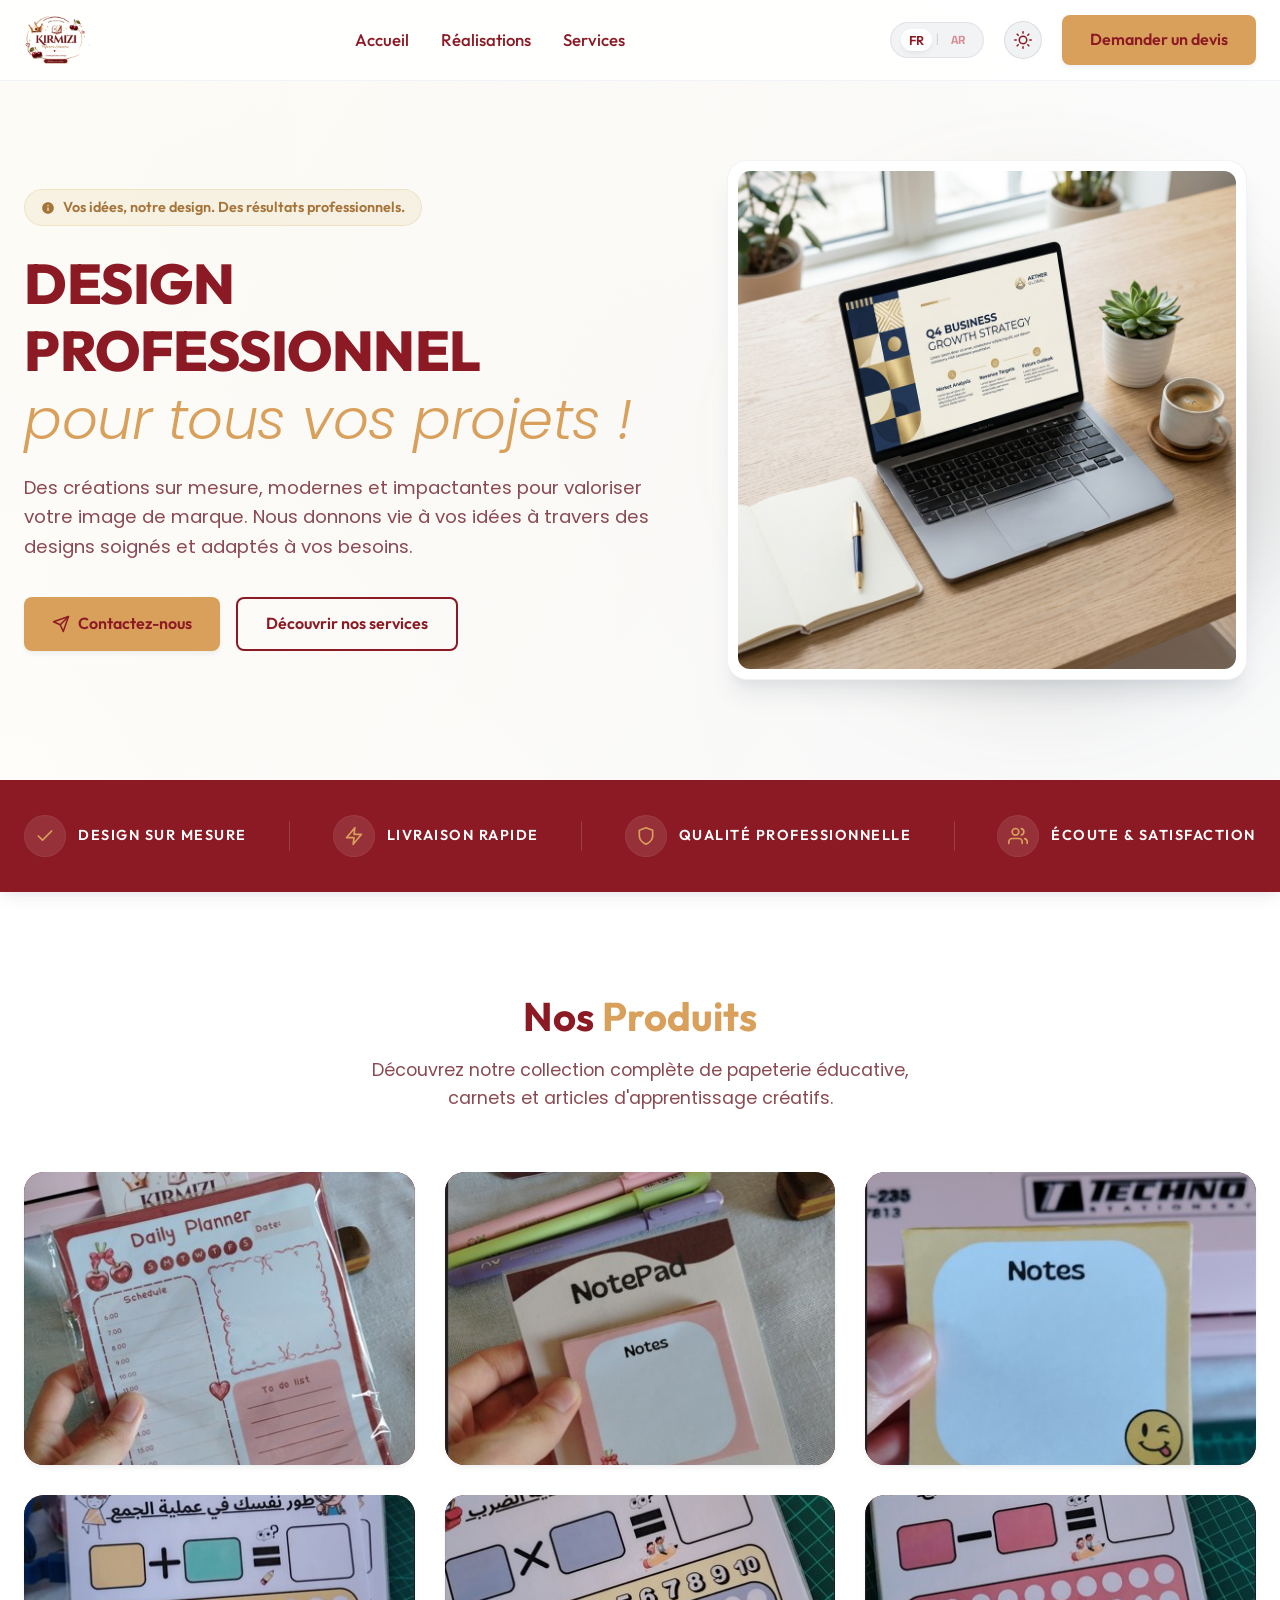
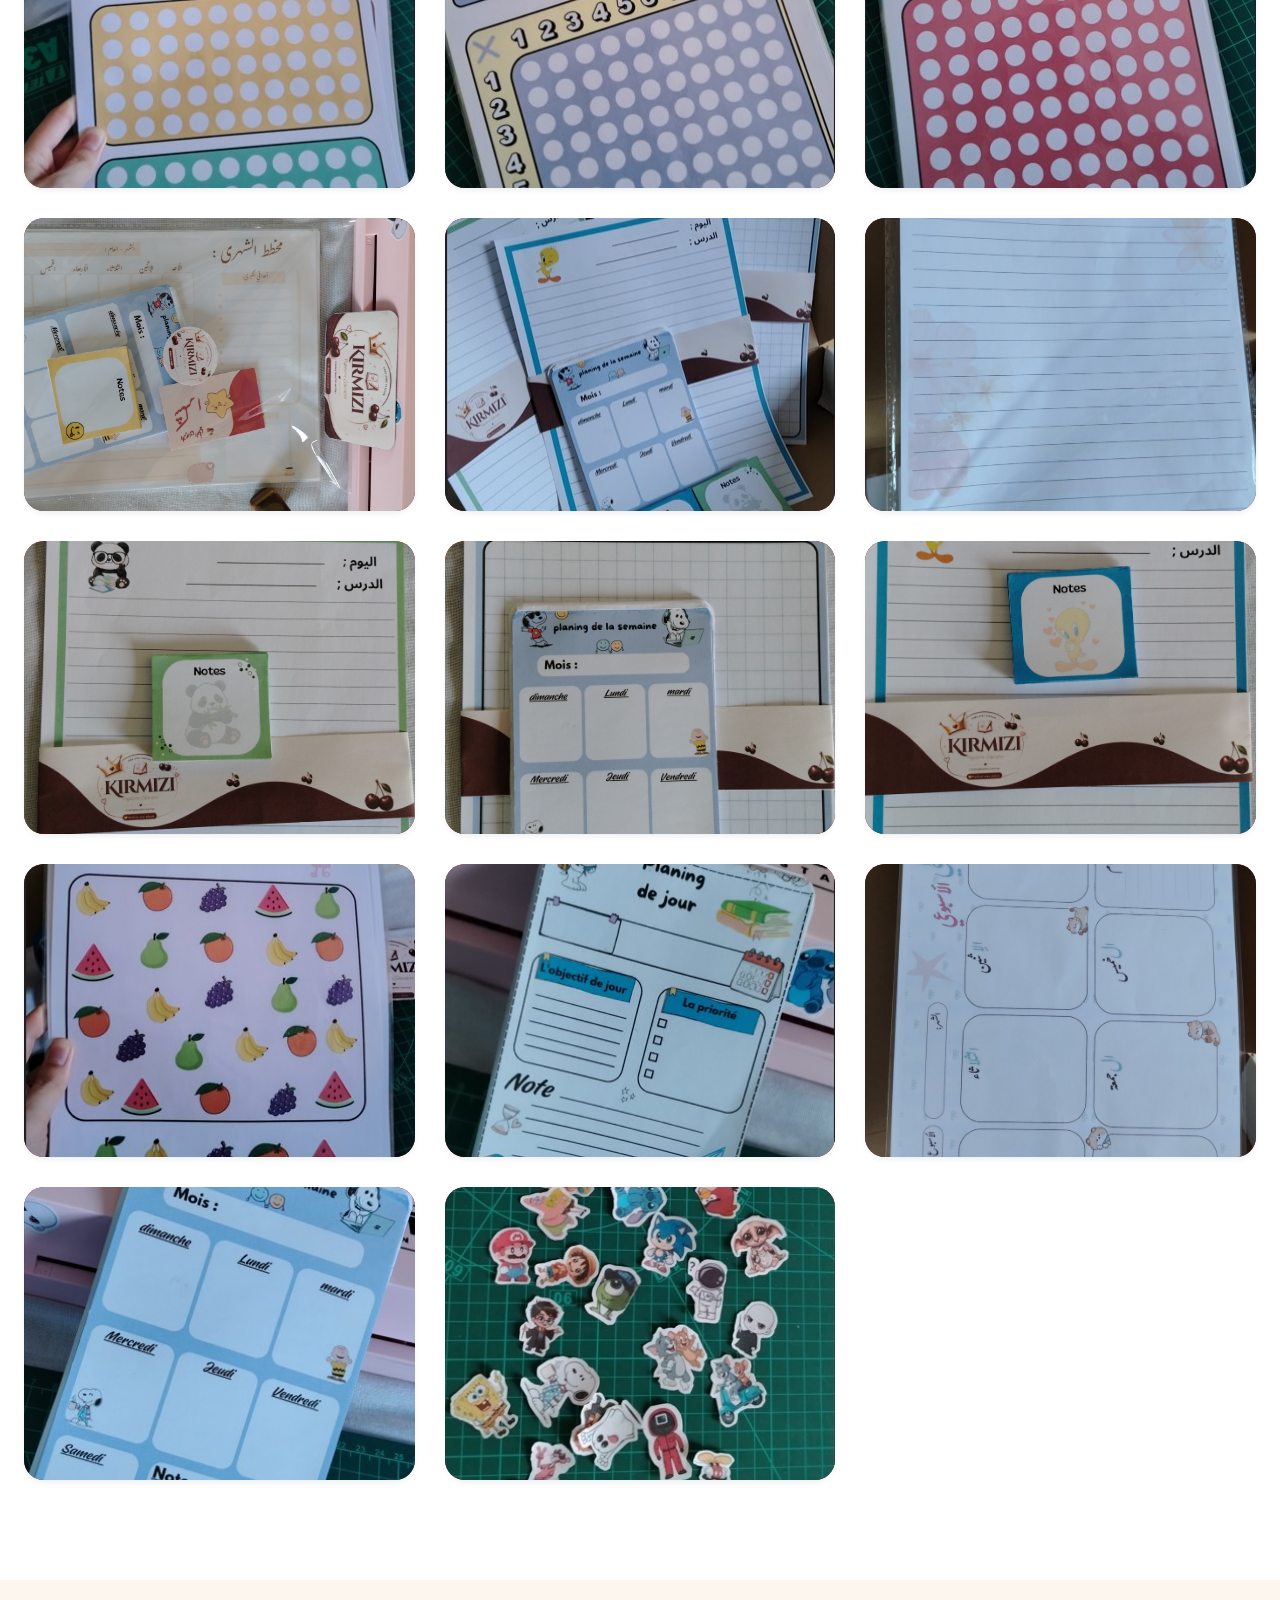
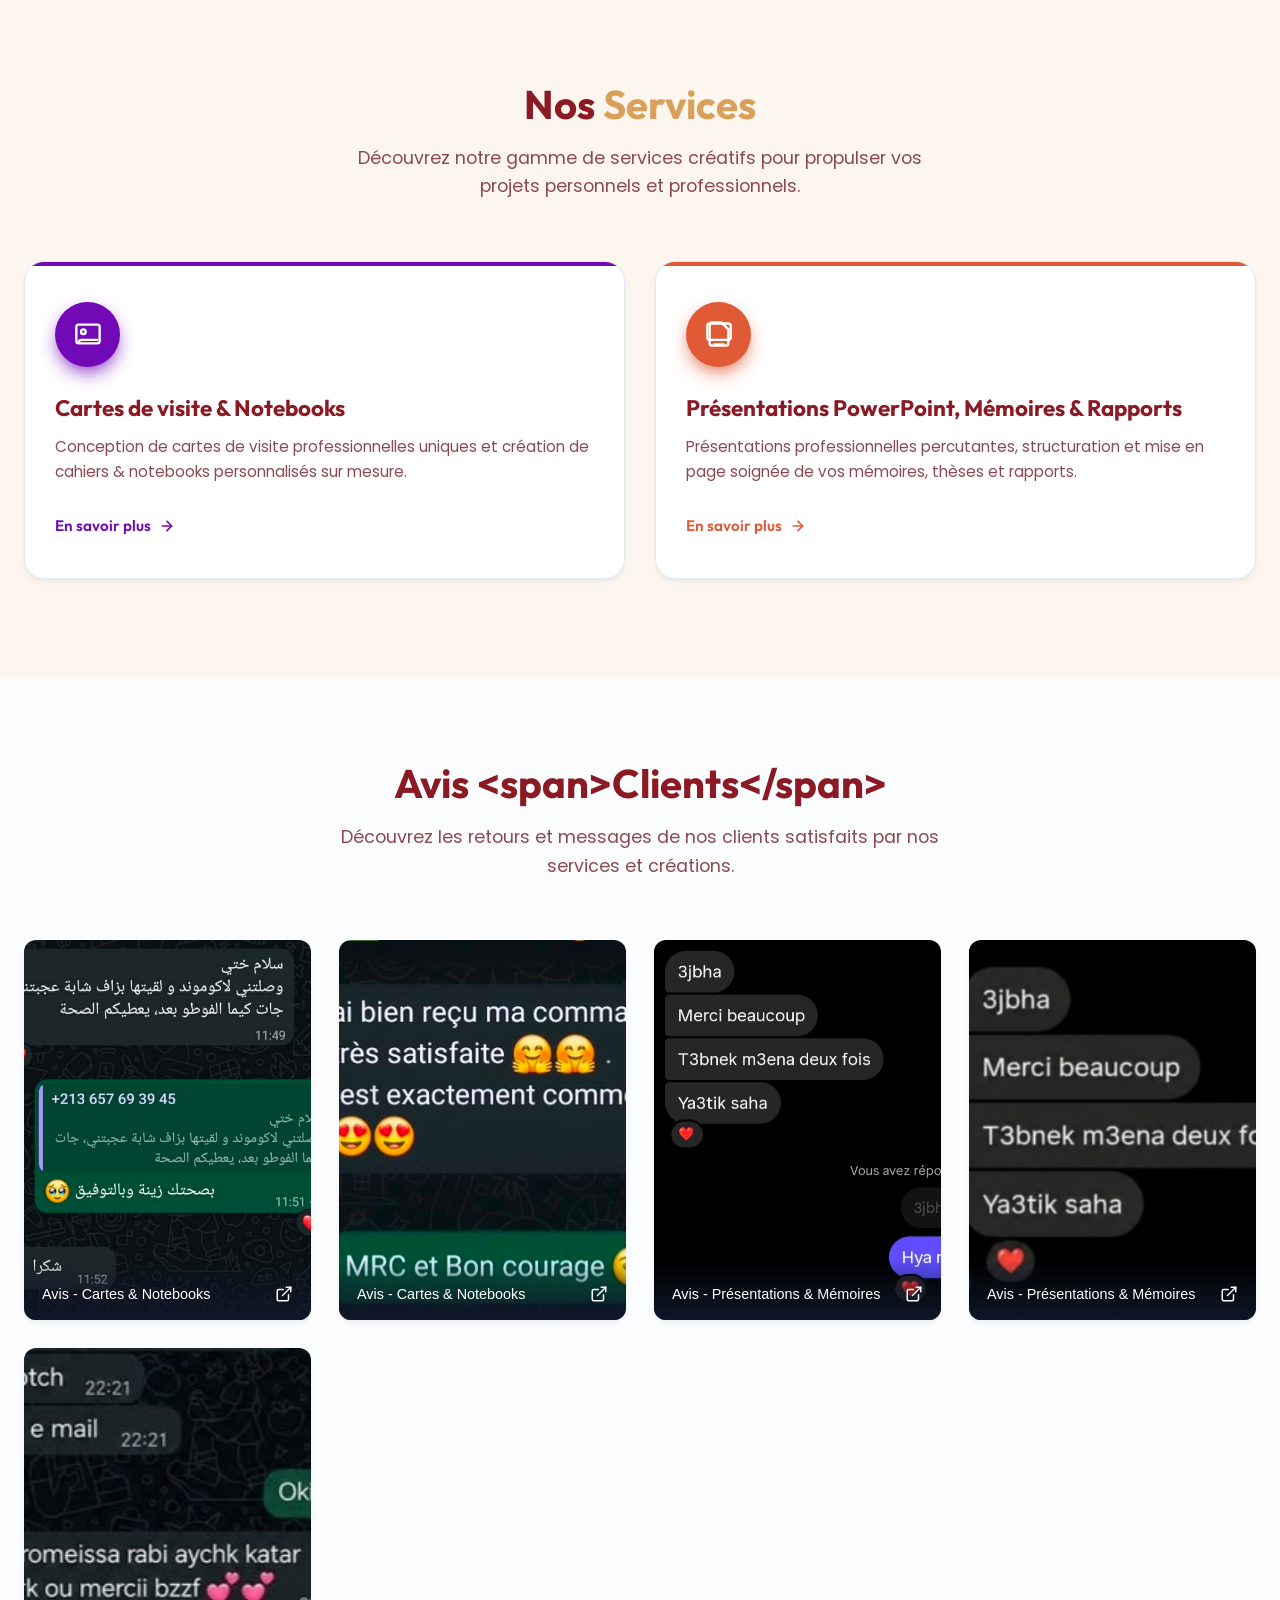
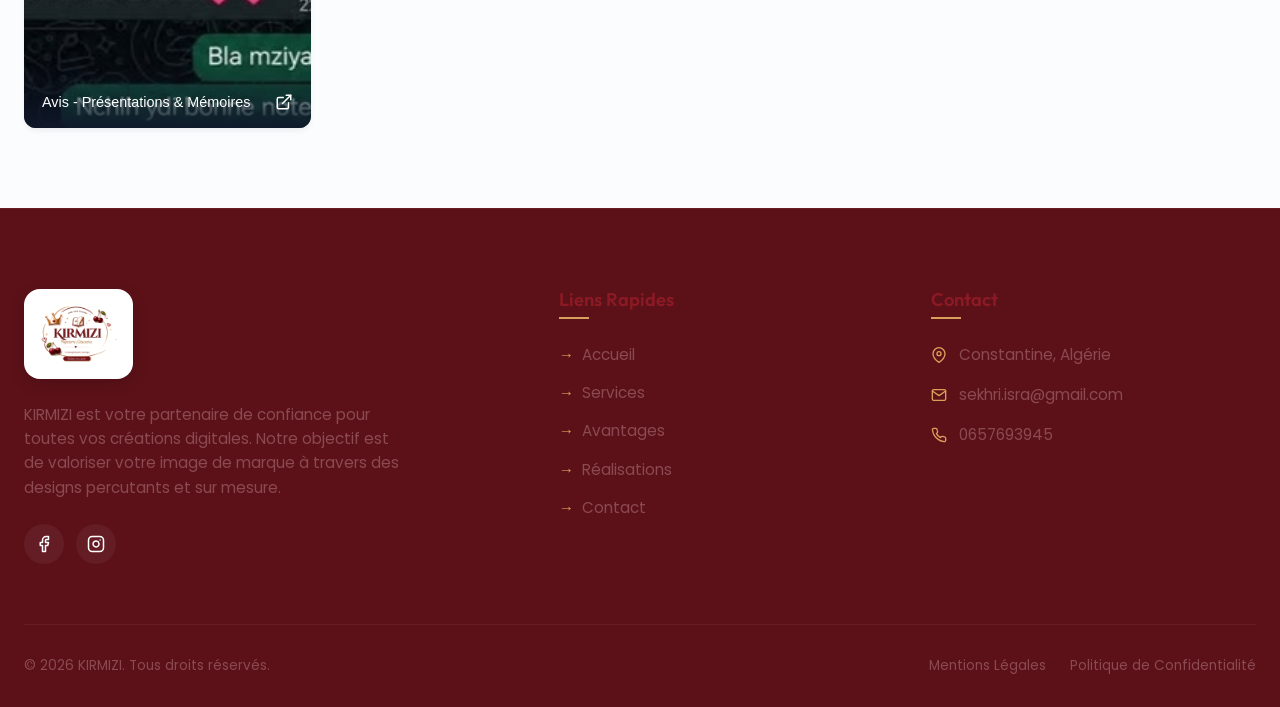
==== commit 5d2fef00: "feat: add Avis Clients section on home page and dedicated service pages with customer review images" ====
--- a/index.html
+++ b/index.html
@@ -350,7 +350,7 @@
           </div>
           <h3 class="service-title" data-i18n="service-cartes-notebooks-title">Cartes de visite & Notebooks</h3>
           <p class="service-desc" data-i18n="service-cartes-notebooks-desc">Conception de cartes de visite professionnelles uniques et création de cahiers & notebooks personnalisés sur mesure.</p>
-          <a href="javascript:void(0)" class="service-link">
+          <a href="service.html?id=cartesNotebooks" class="service-link">
             <span data-i18n="btn-more">En savoir plus</span>
             <svg xmlns="http://www.w3.org/2000/svg" viewBox="0 0 24 24" fill="none" stroke="currentColor"
               stroke-width="2.5" stroke-linecap="round" stroke-linejoin="round" class="link-arrow">
@@ -372,7 +372,7 @@
           </div>
           <h3 class="service-title" data-i18n="service-ppt-memoires-title">Présentations PowerPoint, Mémoires & Rapports</h3>
           <p class="service-desc" data-i18n="service-ppt-memoires-desc">Présentations professionnelles percutantes, structuration et mise en page soignée de vos mémoires, thèses et rapports.</p>
-          <a href="javascript:void(0)" class="service-link">
+          <a href="service.html?id=pptMemoires" class="service-link">
             <span data-i18n="btn-more">En savoir plus</span>
             <svg xmlns="http://www.w3.org/2000/svg" viewBox="0 0 24 24" fill="none" stroke="currentColor"
               stroke-width="2.5" stroke-linecap="round" stroke-linejoin="round" class="link-arrow">
@@ -384,6 +384,72 @@
       </div>
     </div>
   </section>
+
+  <!-- --- AVIS CLIENTS SECTION --- -->
+  <section class="reviews-section section-padding" id="avis">
+    <div class="container">
+      <h2 class="section-title" data-i18n="reviews-title">Avis <span>Clients</span></h2>
+      <p class="section-subtitle" data-i18n="reviews-subtitle">Découvrez les retours et messages de nos clients satisfaits par nos services et créations.</p>
+
+      <div class="reviews-grid">
+        <!-- 1. Notebooks review 1 -->
+        <div class="review-card" onclick="openHomeLightbox('assets/avis client/notebooks/Messenger_creation_06E2FD06-60DC-4F1C-856C-AC312C9F7A1F.jpeg')">
+          <img src="assets/avis client/notebooks/Messenger_creation_06E2FD06-60DC-4F1C-856C-AC312C9F7A1F.jpeg" alt="Avis Notebooks & Cartes">
+          <div class="review-card-overlay">
+            <span>Avis - Cartes & Notebooks</span>
+            <svg xmlns="http://www.w3.org/2000/svg" width="18" height="18" viewBox="0 0 24 24" fill="none" stroke="currentColor" stroke-width="2" stroke-linecap="round" stroke-linejoin="round"><path d="M15 3h6v6"></path><path d="M10 14L21 3"></path><path d="M18 13v6a2 2 0 0 1-2 2H5a2 2 0 0 1-2-2V8a2 2 0 0 1 2-2h6"></path></svg>
+          </div>
+        </div>
+
+        <!-- 2. Notebooks review 2 -->
+        <div class="review-card" onclick="openHomeLightbox('assets/avis client/notebooks/Messenger_creation_C6DA05B4-5CFB-4FEF-ACE3-E229B3ACBFA9.jpeg')">
+          <img src="assets/avis client/notebooks/Messenger_creation_C6DA05B4-5CFB-4FEF-ACE3-E229B3ACBFA9.jpeg" alt="Avis Notebooks & Cartes">
+          <div class="review-card-overlay">
+            <span>Avis - Cartes & Notebooks</span>
+            <svg xmlns="http://www.w3.org/2000/svg" width="18" height="18" viewBox="0 0 24 24" fill="none" stroke="currentColor" stroke-width="2" stroke-linecap="round" stroke-linejoin="round"><path d="M15 3h6v6"></path><path d="M10 14L21 3"></path><path d="M18 13v6a2 2 0 0 1-2 2H5a2 2 0 0 1-2-2V8a2 2 0 0 1 2-2h6"></path></svg>
+          </div>
+        </div>
+
+        <!-- 3. PPT & Mémoires review 1 -->
+        <div class="review-card" onclick="openHomeLightbox('assets/avis client/memoires et presentation/Messenger_creation_E2E1B324-1A52-4AE2-95EA-09642B015DC0.jpeg')">
+          <img src="assets/avis client/memoires et presentation/Messenger_creation_E2E1B324-1A52-4AE2-95EA-09642B015DC0.jpeg" alt="Avis PowerPoint & Mémoires">
+          <div class="review-card-overlay">
+            <span>Avis - Présentations & Mémoires</span>
+            <svg xmlns="http://www.w3.org/2000/svg" width="18" height="18" viewBox="0 0 24 24" fill="none" stroke="currentColor" stroke-width="2" stroke-linecap="round" stroke-linejoin="round"><path d="M15 3h6v6"></path><path d="M10 14L21 3"></path><path d="M18 13v6a2 2 0 0 1-2 2H5a2 2 0 0 1-2-2V8a2 2 0 0 1 2-2h6"></path></svg>
+          </div>
+        </div>
+
+        <!-- 4. PPT & Mémoires review 2 -->
+        <div class="review-card" onclick="openHomeLightbox('assets/avis client/memoires et presentation/Screenshot_20260819_123353_com_hihonor_photos_SlotAlbumActivity_edit_305298606244682.jpg')">
+          <img src="assets/avis client/memoires et presentation/Screenshot_20260819_123353_com_hihonor_photos_SlotAlbumActivity_edit_305298606244682.jpg" alt="Avis PowerPoint & Mémoires">
+          <div class="review-card-overlay">
+            <span>Avis - Présentations & Mémoires</span>
+            <svg xmlns="http://www.w3.org/2000/svg" width="18" height="18" viewBox="0 0 24 24" fill="none" stroke="currentColor" stroke-width="2" stroke-linecap="round" stroke-linejoin="round"><path d="M15 3h6v6"></path><path d="M10 14L21 3"></path><path d="M18 13v6a2 2 0 0 1-2 2H5a2 2 0 0 1-2-2V8a2 2 0 0 1 2-2h6"></path></svg>
+          </div>
+        </div>
+
+        <!-- 5. PPT & Mémoires review 3 -->
+        <div class="review-card" onclick="openHomeLightbox('assets/avis client/memoires et presentation/Screenshot_20260819_123949_com_instagram_android_TransparentModalActivity_edit_305379380269443.jpg')">
+          <img src="assets/avis client/memoires et presentation/Screenshot_20260819_123949_com_instagram_android_TransparentModalActivity_edit_305379380269443.jpg" alt="Avis PowerPoint & Mémoires">
+          <div class="review-card-overlay">
+            <span>Avis - Présentations & Mémoires</span>
+            <svg xmlns="http://www.w3.org/2000/svg" width="18" height="18" viewBox="0 0 24 24" fill="none" stroke="currentColor" stroke-width="2" stroke-linecap="round" stroke-linejoin="round"><path d="M15 3h6v6"></path><path d="M10 14L21 3"></path><path d="M18 13v6a2 2 0 0 1-2 2H5a2 2 0 0 1-2-2V8a2 2 0 0 1 2-2h6"></path></svg>
+          </div>
+        </div>
+      </div>
+    </div>
+  </section>
+
+  <!-- LIGHTBOX MODAL HOMEPAGE -->
+  <div class="lightbox-modal" id="homeLightboxModal">
+    <button class="lightbox-close" id="homeLightboxClose" aria-label="Fermer">
+      <svg xmlns="http://www.w3.org/2000/svg" width="24" height="24" viewBox="0 0 24 24" fill="none" stroke="currentColor" stroke-width="2" stroke-linecap="round" stroke-linejoin="round">
+        <line x1="18" y1="6" x2="6" y2="18"></line>
+        <line x1="6" y1="6" x2="18" y2="18"></line>
+      </svg>
+    </button>
+    <img src="" alt="Avis Client Grand Format" class="lightbox-img" id="homeLightboxImg">
+  </div>
 
   <!-- --- FOOTER --- -->
   <footer>
--- a/style.css
+++ b/style.css
@@ -1693,6 +1693,121 @@
 }
 
 /* Custom loading spinner alignment */
+
+/* --- AVIS CLIENTS & LIGHTBOX STYLES --- */
+.reviews-section {
+  padding: 80px 0;
+  background-color: rgba(248, 250, 252, 0.6);
+}
+
+body.dark-mode .reviews-section {
+  background-color: rgba(15, 23, 42, 0.4);
+}
+
+.reviews-grid {
+  display: grid;
+  grid-template-columns: repeat(auto-fill, minmax(280px, 1fr));
+  gap: 28px;
+  margin-top: 40px;
+}
+
+.review-card {
+  background: var(--bg-white);
+  border-radius: var(--radius-md);
+  overflow: hidden;
+  box-shadow: var(--shadow-sm);
+  border: 1px solid var(--border-color);
+  transition: var(--transition-smooth);
+  cursor: pointer;
+  position: relative;
+}
+
+body.dark-mode .review-card {
+  background: var(--navy-primary);
+  border-color: rgba(255, 255, 255, 0.1);
+}
+
+.review-card:hover {
+  transform: translateY(-6px);
+  box-shadow: var(--shadow-md);
+}
+
+.review-card img {
+  width: 100%;
+  height: 380px;
+  object-fit: cover;
+  object-position: top;
+  display: block;
+}
+
+.review-card-overlay {
+  position: absolute;
+  bottom: 0;
+  left: 0;
+  width: 100%;
+  background: linear-gradient(to top, rgba(15, 23, 42, 0.95), transparent);
+  padding: 24px 18px 14px 18px;
+  color: #ffffff;
+  display: flex;
+  align-items: center;
+  justify-content: space-between;
+}
+
+.review-card-overlay span {
+  font-size: 0.9rem;
+  font-weight: 500;
+}
+
+/* Lightbox Modal */
+.lightbox-modal {
+  display: none;
+  position: fixed;
+  z-index: 2500;
+  top: 0;
+  left: 0;
+  width: 100%;
+  height: 100%;
+  background-color: rgba(0, 0, 0, 0.9);
+  backdrop-filter: blur(8px);
+  justify-content: center;
+  align-items: center;
+  padding: 20px;
+}
+
+.lightbox-modal.active {
+  display: flex;
+}
+
+.lightbox-img {
+  max-width: 92%;
+  max-height: 85vh;
+  border-radius: var(--radius-md);
+  box-shadow: 0 12px 40px rgba(0, 0, 0, 0.6);
+  object-fit: contain;
+}
+
+.lightbox-close {
+  position: absolute;
+  top: 24px;
+  right: 24px;
+  background: rgba(255, 255, 255, 0.2);
+  border: none;
+  color: #ffffff;
+  width: 44px;
+  height: 44px;
+  border-radius: 50%;
+  display: flex;
+  align-items: center;
+  justify-content: center;
+  cursor: pointer;
+  transition: var(--transition-smooth);
+}
+
+.lightbox-close:hover {
+  background: var(--gold-primary);
+  color: var(--navy-primary);
+}
+
 .spinner {
   display: inline-block;
   vertical-align: middle;
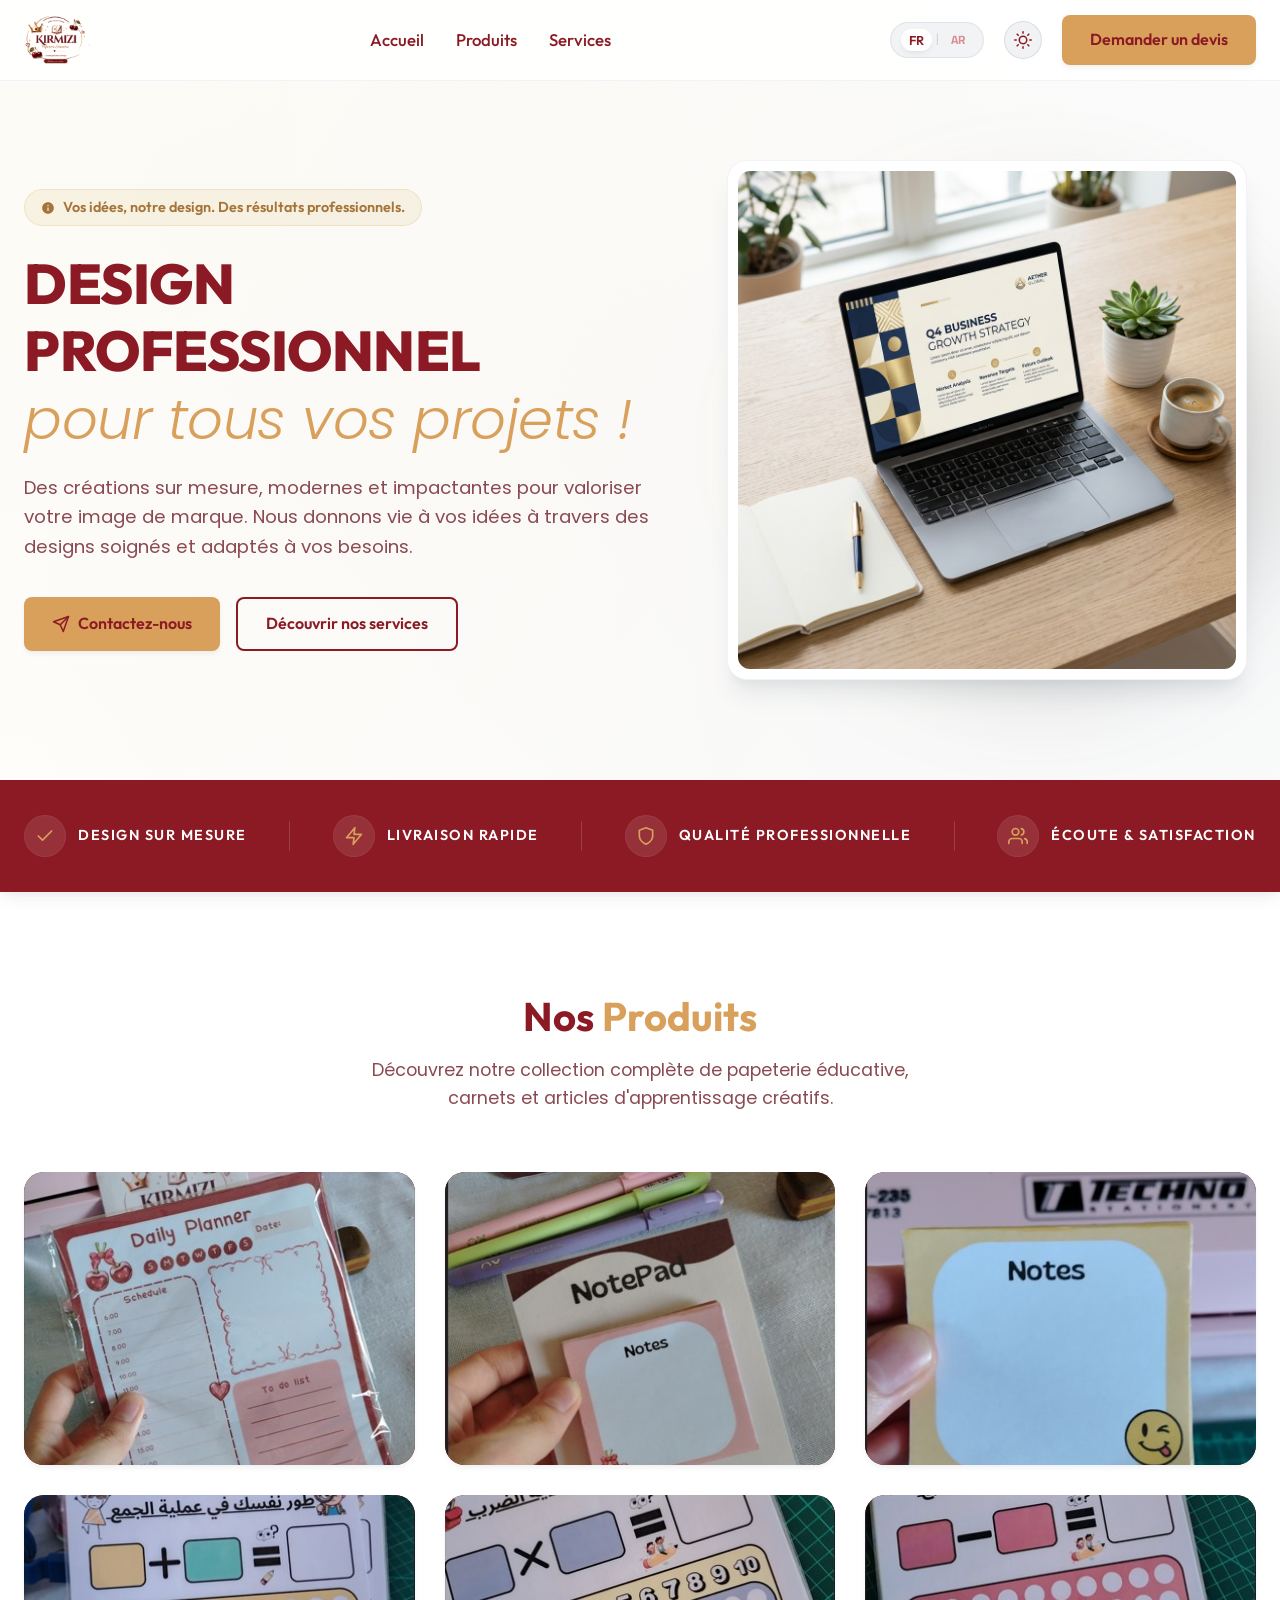
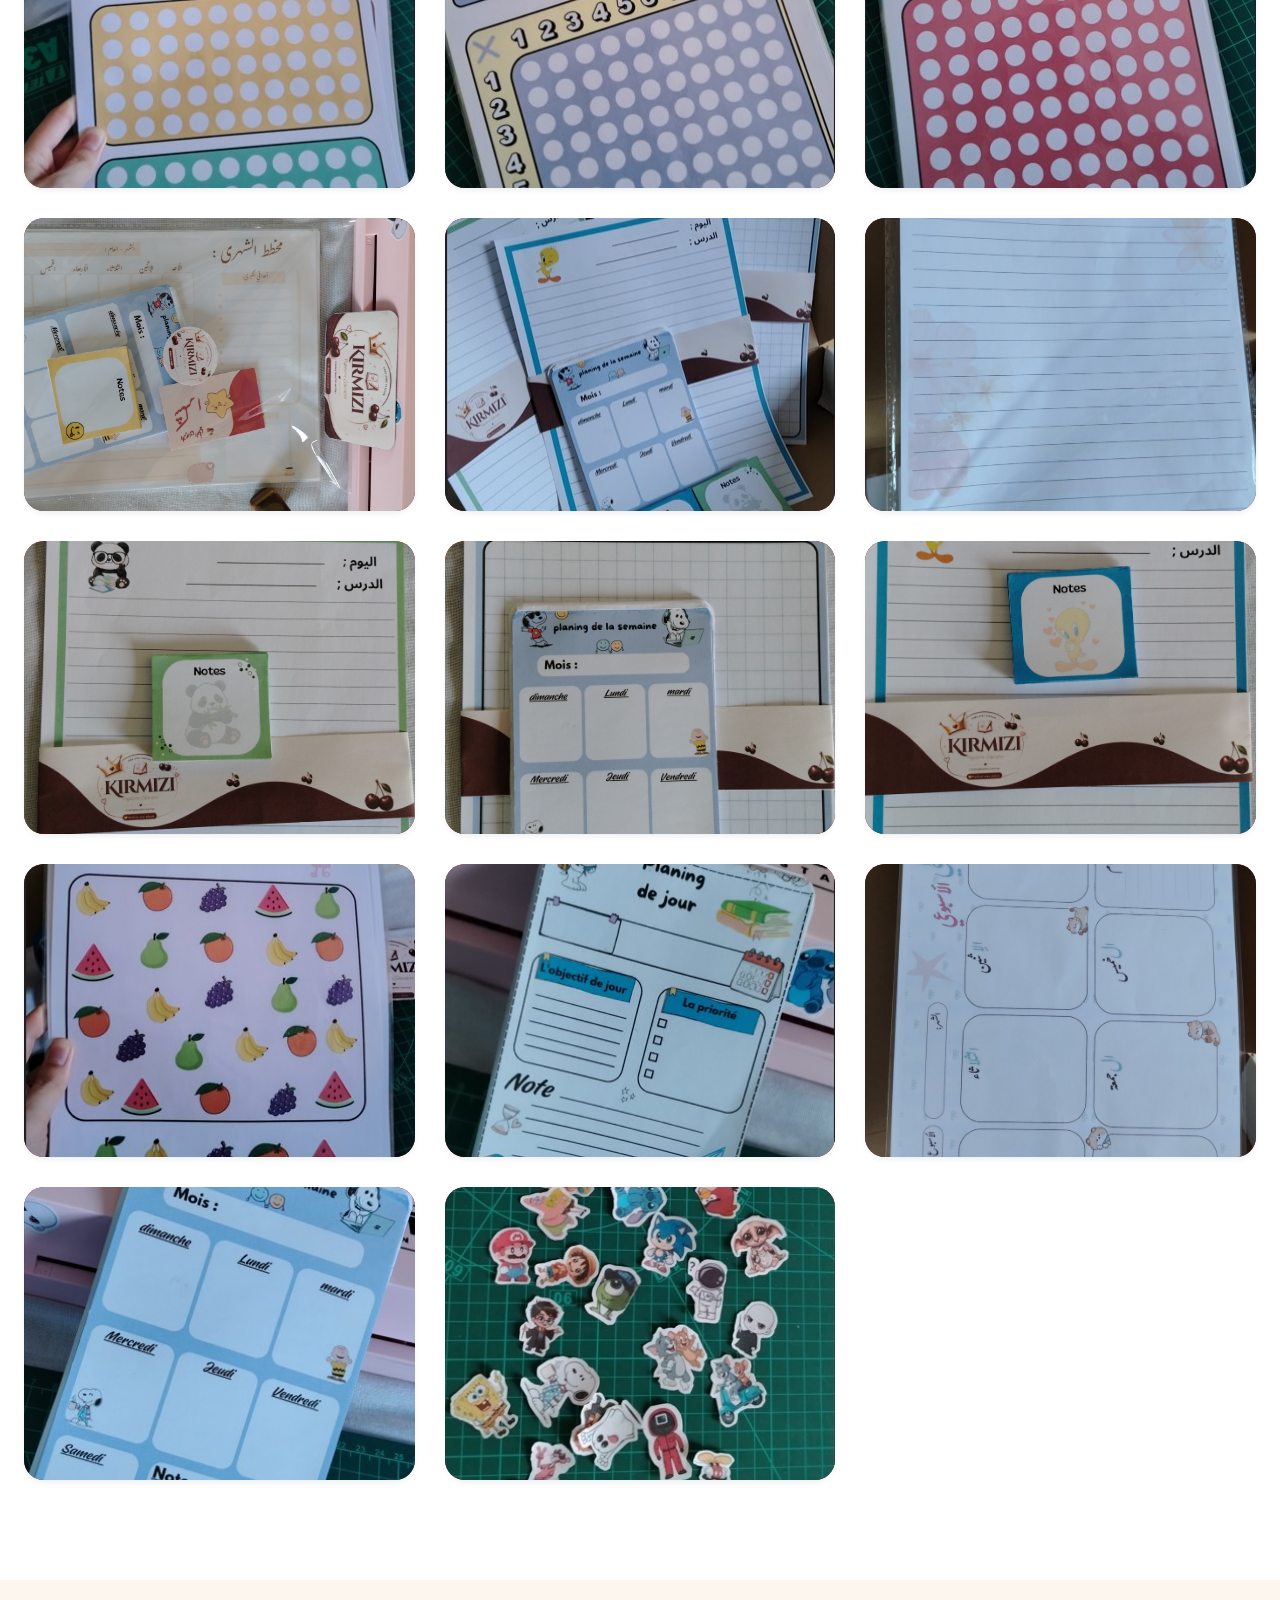
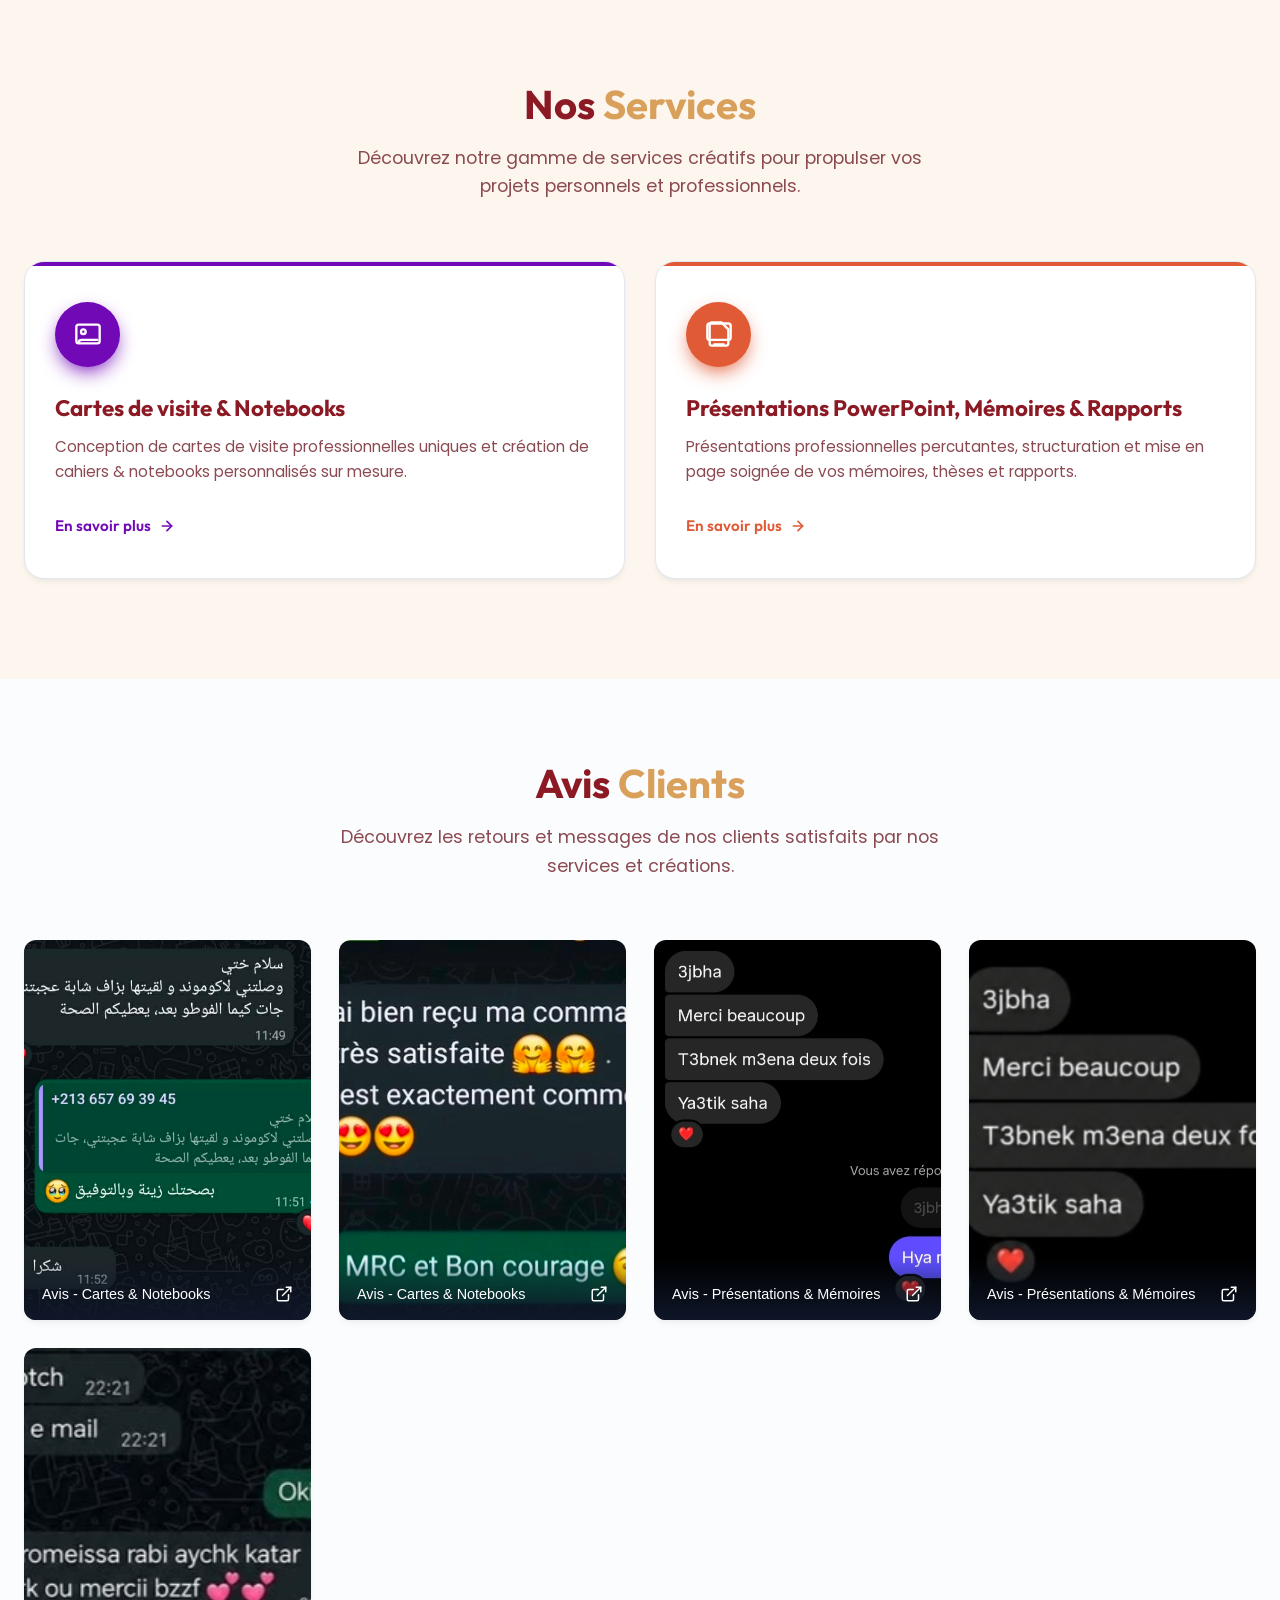
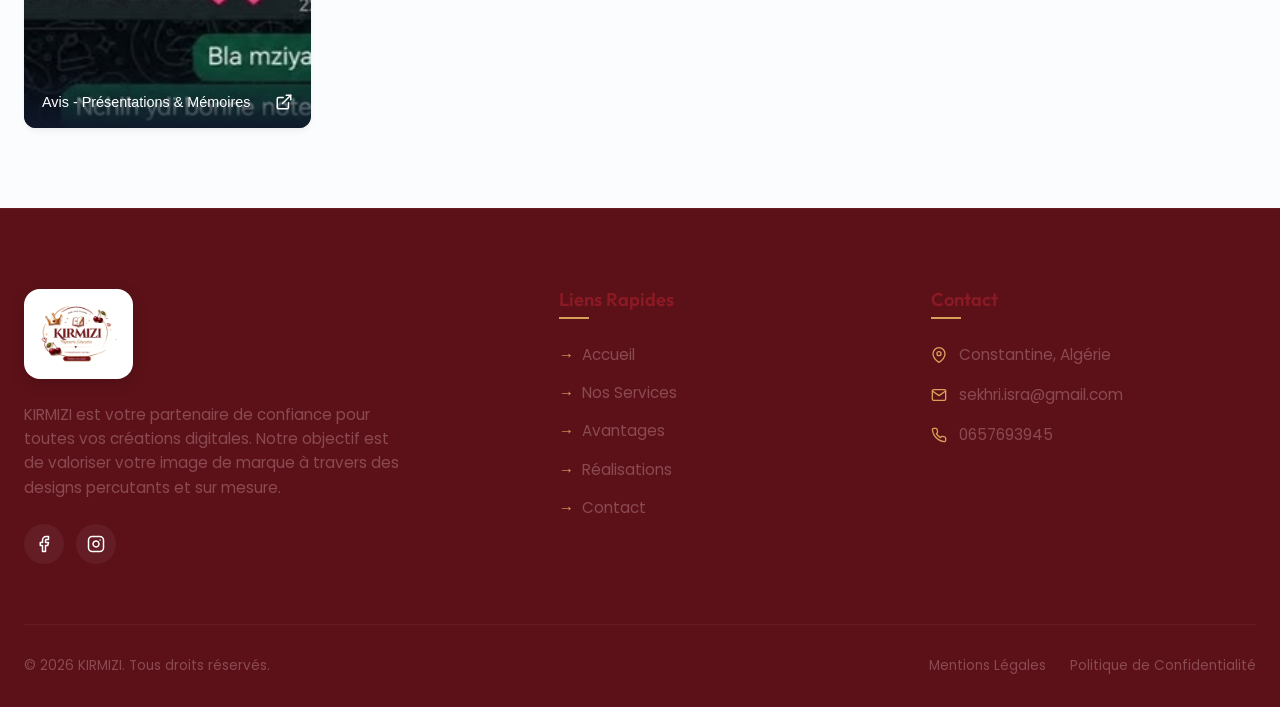
==== commit beea4a64: "fix: render html tags in translations, fix service page title, remove old modal overlay, and enhance" ====
--- a/index.html
+++ b/index.html
@@ -350,7 +350,7 @@
           </div>
           <h3 class="service-title" data-i18n="service-cartes-notebooks-title">Cartes de visite & Notebooks</h3>
           <p class="service-desc" data-i18n="service-cartes-notebooks-desc">Conception de cartes de visite professionnelles uniques et création de cahiers & notebooks personnalisés sur mesure.</p>
-          <a href="service.html?id=cartesNotebooks" class="service-link">
+          <a href="service.html?id=cartesNotebooks" target="_blank" class="service-link">
             <span data-i18n="btn-more">En savoir plus</span>
             <svg xmlns="http://www.w3.org/2000/svg" viewBox="0 0 24 24" fill="none" stroke="currentColor"
               stroke-width="2.5" stroke-linecap="round" stroke-linejoin="round" class="link-arrow">
@@ -372,7 +372,7 @@
           </div>
           <h3 class="service-title" data-i18n="service-ppt-memoires-title">Présentations PowerPoint, Mémoires & Rapports</h3>
           <p class="service-desc" data-i18n="service-ppt-memoires-desc">Présentations professionnelles percutantes, structuration et mise en page soignée de vos mémoires, thèses et rapports.</p>
-          <a href="service.html?id=pptMemoires" class="service-link">
+          <a href="service.html?id=pptMemoires" target="_blank" class="service-link">
             <span data-i18n="btn-more">En savoir plus</span>
             <svg xmlns="http://www.w3.org/2000/svg" viewBox="0 0 24 24" fill="none" stroke="currentColor"
               stroke-width="2.5" stroke-linecap="round" stroke-linejoin="round" class="link-arrow">
@@ -530,29 +530,7 @@
     </div>
   </footer>
 
-  <!-- --- SERVICE MODAL --- -->
-  <div class="modal-overlay" id="serviceModal">
-    <div class="modal-content">
-      <button class="modal-close" id="modalClose" aria-label="Fermer la boîte de dialogue">
-        <svg xmlns="http://www.w3.org/2000/svg" width="20" height="20" viewBox="0 0 24 24" fill="none"
-          stroke="currentColor" stroke-width="2" stroke-linecap="round" stroke-linejoin="round">
-          <line x1="18" y1="6" x2="6" y2="18"></line>
-          <line x1="6" y1="6" x2="18" y2="18"></line>
-        </svg>
-      </button>
-      <div class="modal-header">
-        <span class="modal-badge" id="modalBadge" data-i18n="modal-badge-default">Service</span>
-        <h3 class="modal-title" id="modalTitle">Titre du Service</h3>
-      </div>
-      <div class="modal-body" id="modalBody">
-        Contenu détaillé du service...
-      </div>
-      <div class="modal-action">
-        <button class="btn btn-secondary" id="modalBtnClose" data-i18n="modal-close">Fermer</button>
-        <a href="contact.html" class="btn btn-primary" id="modalBtnContact" data-i18n="modal-order">Commander ce service</a>
-      </div>
-    </div>
-  </div>
+
 
   <!-- Scripts -->
   <script src="translations.js"></script>
